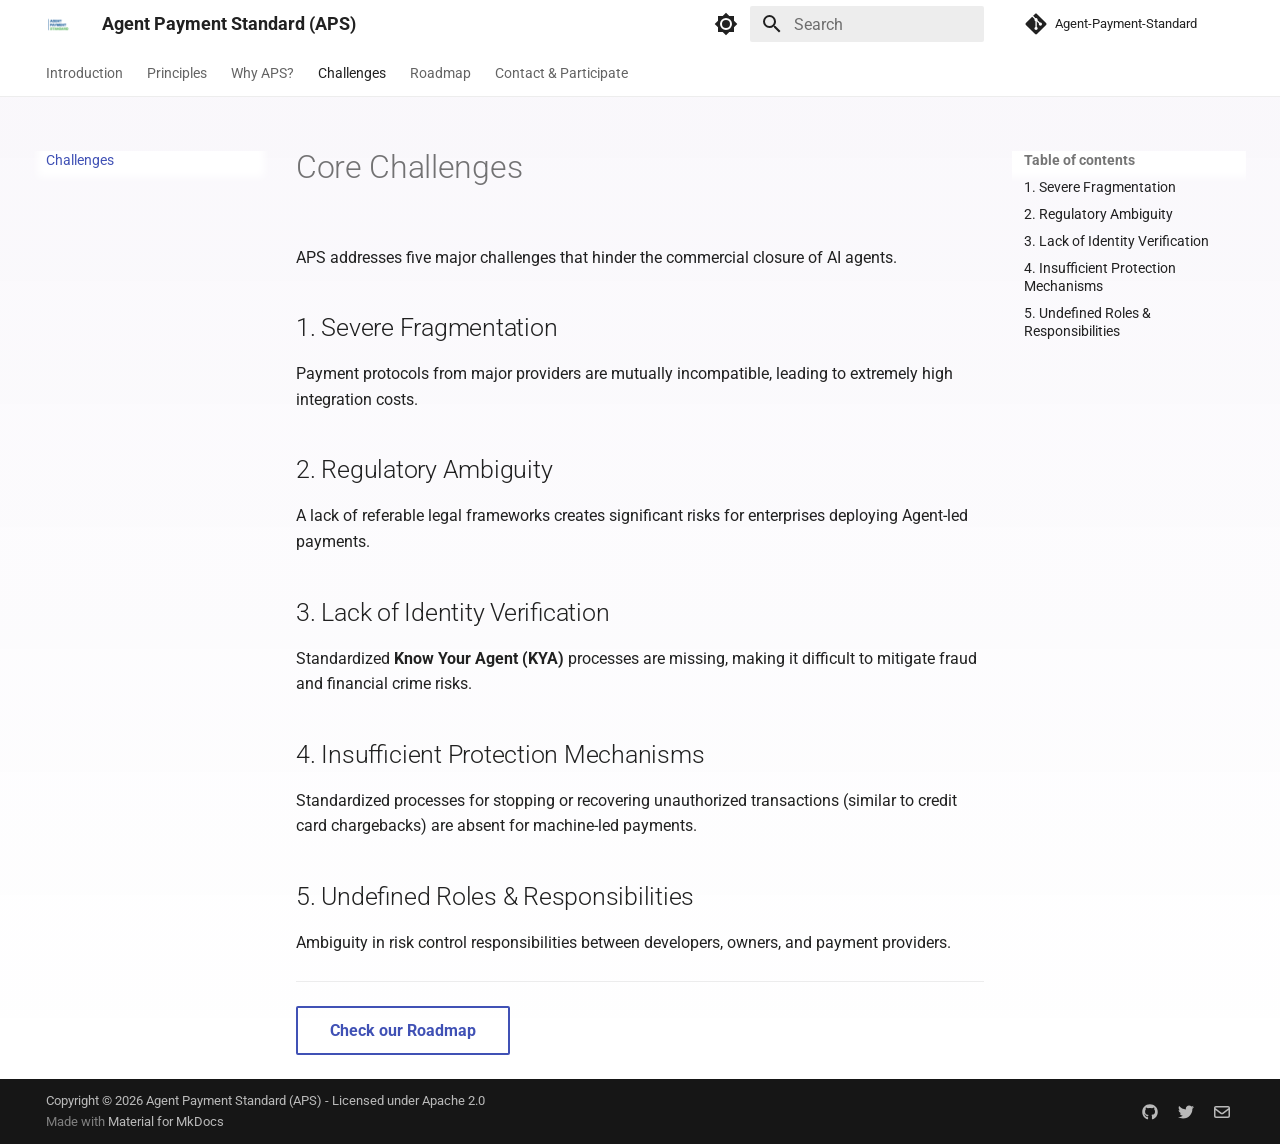
==== challenges/index.html @ 0241cc37 "Deployed 0610d51 with MkDocs version: 1.6.1" ====
<!doctype html>
<html lang="en" class="no-js">
  <head>
    
      <meta charset="utf-8">
      <meta name="viewport" content="width=device-width,initial-scale=1">
      
        <meta name="description" content="Building the Agent Payment Standard you can trust.">
      
      
      
        <link rel="canonical" href="https://agent-payment-standard.github.io/Agent-Payment-Standard-Website/challenges/">
      
      
        <link rel="prev" href="../why-aps/">
      
      
        <link rel="next" href="../roadmap/">
      
      
        
      
      
      <link rel="icon" href="../images/logo-square.png">
      <meta name="generator" content="mkdocs-1.6.1, mkdocs-material-9.7.6">
    
    
      
        <title>Challenges - Agent Payment Standard (APS)</title>
      
    
    
      <link rel="stylesheet" href="../assets/stylesheets/main.484c7ddc.min.css">
      
        
        <link rel="stylesheet" href="../assets/stylesheets/palette.ab4e12ef.min.css">
      
      


    
    
      
    
    
      
        
        
        <link rel="preconnect" href="https://fonts.gstatic.com" crossorigin>
        <link rel="stylesheet" href="https://fonts.googleapis.com/css?family=Roboto:300,300i,400,400i,700,700i%7CRoboto+Mono:400,400i,700,700i&display=fallback">
        <style>:root{--md-text-font:"Roboto";--md-code-font:"Roboto Mono"}</style>
      
    
    
      <link rel="stylesheet" href="../stylesheets/extra.css">
    
    <script>__md_scope=new URL("..",location),__md_hash=e=>[...e].reduce(((e,_)=>(e<<5)-e+_.charCodeAt(0)),0),__md_get=(e,_=localStorage,t=__md_scope)=>JSON.parse(_.getItem(t.pathname+"."+e)),__md_set=(e,_,t=localStorage,a=__md_scope)=>{try{t.setItem(a.pathname+"."+e,JSON.stringify(_))}catch(e){}}</script>
    
      

    
    
  </head>
  
  
    
    
      
    
    
    
    
    <body dir="ltr" data-md-color-scheme="default" data-md-color-primary="white" data-md-color-accent="deep-purple">
  
    
    <input class="md-toggle" data-md-toggle="drawer" type="checkbox" id="__drawer" autocomplete="off">
    <input class="md-toggle" data-md-toggle="search" type="checkbox" id="__search" autocomplete="off">
    <label class="md-overlay" for="__drawer"></label>
    <div data-md-component="skip">
      
        
        <a href="#core-challenges" class="md-skip">
          Skip to content
        </a>
      
    </div>
    <div data-md-component="announce">
      
    </div>
    
    
      

<header class="md-header" data-md-component="header">
  <nav class="md-header__inner md-grid" aria-label="Header">
    <a href=".." title="Agent Payment Standard (APS)" class="md-header__button md-logo" aria-label="Agent Payment Standard (APS)" data-md-component="logo">
      
  <img src="../images/logo-square.png" alt="logo">

    </a>
    <label class="md-header__button md-icon" for="__drawer">
      
      <svg xmlns="http://www.w3.org/2000/svg" viewBox="0 0 24 24"><path d="M3 6h18v2H3zm0 5h18v2H3zm0 5h18v2H3z"/></svg>
    </label>
    <div class="md-header__title" data-md-component="header-title">
      <div class="md-header__ellipsis">
        <div class="md-header__topic">
          <span class="md-ellipsis">
            Agent Payment Standard (APS)
          </span>
        </div>
        <div class="md-header__topic" data-md-component="header-topic">
          <span class="md-ellipsis">
            
              Challenges
            
          </span>
        </div>
      </div>
    </div>
    
      
        <form class="md-header__option" data-md-component="palette">
  
    
    
    
    <input class="md-option" data-md-color-media="(prefers-color-scheme: light)" data-md-color-scheme="default" data-md-color-primary="white" data-md-color-accent="deep-purple"  aria-label="Switch to dark mode"  type="radio" name="__palette" id="__palette_0">
    
      <label class="md-header__button md-icon" title="Switch to dark mode" for="__palette_1" hidden>
        <svg xmlns="http://www.w3.org/2000/svg" viewBox="0 0 24 24"><path d="M12 8a4 4 0 0 0-4 4 4 4 0 0 0 4 4 4 4 0 0 0 4-4 4 4 0 0 0-4-4m0 10a6 6 0 0 1-6-6 6 6 0 0 1 6-6 6 6 0 0 1 6 6 6 6 0 0 1-6 6m8-9.31V4h-4.69L12 .69 8.69 4H4v4.69L.69 12 4 15.31V20h4.69L12 23.31 15.31 20H20v-4.69L23.31 12z"/></svg>
      </label>
    
  
    
    
    
    <input class="md-option" data-md-color-media="(prefers-color-scheme: dark)" data-md-color-scheme="slate" data-md-color-primary="black" data-md-color-accent="deep-purple"  aria-label="Switch to light mode"  type="radio" name="__palette" id="__palette_1">
    
      <label class="md-header__button md-icon" title="Switch to light mode" for="__palette_0" hidden>
        <svg xmlns="http://www.w3.org/2000/svg" viewBox="0 0 24 24"><path d="M12 18c-.89 0-1.74-.2-2.5-.55C11.56 16.5 13 14.42 13 12s-1.44-4.5-3.5-5.45C10.26 6.2 11.11 6 12 6a6 6 0 0 1 6 6 6 6 0 0 1-6 6m8-9.31V4h-4.69L12 .69 8.69 4H4v4.69L.69 12 4 15.31V20h4.69L12 23.31 15.31 20H20v-4.69L23.31 12z"/></svg>
      </label>
    
  
</form>
      
    
    
      <script>var palette=__md_get("__palette");if(palette&&palette.color){if("(prefers-color-scheme)"===palette.color.media){var media=matchMedia("(prefers-color-scheme: light)"),input=document.querySelector(media.matches?"[data-md-color-media='(prefers-color-scheme: light)']":"[data-md-color-media='(prefers-color-scheme: dark)']");palette.color.media=input.getAttribute("data-md-color-media"),palette.color.scheme=input.getAttribute("data-md-color-scheme"),palette.color.primary=input.getAttribute("data-md-color-primary"),palette.color.accent=input.getAttribute("data-md-color-accent")}for(var[key,value]of Object.entries(palette.color))document.body.setAttribute("data-md-color-"+key,value)}</script>
    
    
    
      
      
        <label class="md-header__button md-icon" for="__search">
          
          <svg xmlns="http://www.w3.org/2000/svg" viewBox="0 0 24 24"><path d="M9.5 3A6.5 6.5 0 0 1 16 9.5c0 1.61-.59 3.09-1.56 4.23l.27.27h.79l5 5-1.5 1.5-5-5v-.79l-.27-.27A6.52 6.52 0 0 1 9.5 16 6.5 6.5 0 0 1 3 9.5 6.5 6.5 0 0 1 9.5 3m0 2C7 5 5 7 5 9.5S7 14 9.5 14 14 12 14 9.5 12 5 9.5 5"/></svg>
        </label>
        <div class="md-search" data-md-component="search" role="dialog">
  <label class="md-search__overlay" for="__search"></label>
  <div class="md-search__inner" role="search">
    <form class="md-search__form" name="search">
      <input type="text" class="md-search__input" name="query" aria-label="Search" placeholder="Search" autocapitalize="off" autocorrect="off" autocomplete="off" spellcheck="false" data-md-component="search-query" required>
      <label class="md-search__icon md-icon" for="__search">
        
        <svg xmlns="http://www.w3.org/2000/svg" viewBox="0 0 24 24"><path d="M9.5 3A6.5 6.5 0 0 1 16 9.5c0 1.61-.59 3.09-1.56 4.23l.27.27h.79l5 5-1.5 1.5-5-5v-.79l-.27-.27A6.52 6.52 0 0 1 9.5 16 6.5 6.5 0 0 1 3 9.5 6.5 6.5 0 0 1 9.5 3m0 2C7 5 5 7 5 9.5S7 14 9.5 14 14 12 14 9.5 12 5 9.5 5"/></svg>
        
        <svg xmlns="http://www.w3.org/2000/svg" viewBox="0 0 24 24"><path d="M20 11v2H8l5.5 5.5-1.42 1.42L4.16 12l7.92-7.92L13.5 5.5 8 11z"/></svg>
      </label>
      <nav class="md-search__options" aria-label="Search">
        
          <a href="javascript:void(0)" class="md-search__icon md-icon" title="Share" aria-label="Share" data-clipboard data-clipboard-text="" data-md-component="search-share" tabindex="-1">
            
            <svg xmlns="http://www.w3.org/2000/svg" viewBox="0 0 24 24"><path d="M18 16.08c-.76 0-1.44.3-1.96.77L8.91 12.7c.05-.23.09-.46.09-.7s-.04-.47-.09-.7l7.05-4.11c.54.5 1.25.81 2.04.81a3 3 0 0 0 3-3 3 3 0 0 0-3-3 3 3 0 0 0-3 3c0 .24.04.47.09.7L8.04 9.81C7.5 9.31 6.79 9 6 9a3 3 0 0 0-3 3 3 3 0 0 0 3 3c.79 0 1.5-.31 2.04-.81l7.12 4.15c-.05.21-.08.43-.08.66 0 1.61 1.31 2.91 2.92 2.91s2.92-1.3 2.92-2.91A2.92 2.92 0 0 0 18 16.08"/></svg>
          </a>
        
        <button type="reset" class="md-search__icon md-icon" title="Clear" aria-label="Clear" tabindex="-1">
          
          <svg xmlns="http://www.w3.org/2000/svg" viewBox="0 0 24 24"><path d="M19 6.41 17.59 5 12 10.59 6.41 5 5 6.41 10.59 12 5 17.59 6.41 19 12 13.41 17.59 19 19 17.59 13.41 12z"/></svg>
        </button>
      </nav>
      
        <div class="md-search__suggest" data-md-component="search-suggest"></div>
      
    </form>
    <div class="md-search__output">
      <div class="md-search__scrollwrap" tabindex="0" data-md-scrollfix>
        <div class="md-search-result" data-md-component="search-result">
          <div class="md-search-result__meta">
            Initializing search
          </div>
          <ol class="md-search-result__list" role="presentation"></ol>
        </div>
      </div>
    </div>
  </div>
</div>
      
    
    
      <div class="md-header__source">
        <a href="https://github.com/Agent-Payment-Standard" title="Go to repository" class="md-source" data-md-component="source">
  <div class="md-source__icon md-icon">
    
    <svg xmlns="http://www.w3.org/2000/svg" viewBox="0 0 448 512"><!--! Font Awesome Free 7.1.0 by @fontawesome - https://fontawesome.com License - https://fontawesome.com/license/free (Icons: CC BY 4.0, Fonts: SIL OFL 1.1, Code: MIT License) Copyright 2025 Fonticons, Inc.--><path d="M439.6 236.1 244 40.5c-5.4-5.5-12.8-8.5-20.4-8.5s-15 3-20.4 8.4L162.5 81l51.5 51.5c27.1-9.1 52.7 16.8 43.4 43.7l49.7 49.7c34.2-11.8 61.2 31 35.5 56.7-26.5 26.5-70.2-2.9-56-37.3L240.3 199v121.9c25.3 12.5 22.3 41.8 9.1 55-6.4 6.4-15.2 10.1-24.3 10.1s-17.8-3.6-24.3-10.1c-17.6-17.6-11.1-46.9 11.2-56v-123c-20.8-8.5-24.6-30.7-18.6-45L142.6 101 8.5 235.1C3 240.6 0 247.9 0 255.5s3 15 8.5 20.4l195.6 195.7c5.4 5.4 12.7 8.4 20.4 8.4s15-3 20.4-8.4l194.7-194.7c5.4-5.4 8.4-12.8 8.4-20.4s-3-15-8.4-20.4"/></svg>
  </div>
  <div class="md-source__repository">
    Agent-Payment-Standard
  </div>
</a>
      </div>
    
  </nav>
  
</header>
    
    <div class="md-container" data-md-component="container">
      
      
        
          
            
<nav class="md-tabs" aria-label="Tabs" data-md-component="tabs">
  <div class="md-grid">
    <ul class="md-tabs__list">
      
        
  
  
  
  
    <li class="md-tabs__item">
      <a href=".." class="md-tabs__link">
        
  
  
    
  
  Introduction

      </a>
    </li>
  

      
        
  
  
  
  
    <li class="md-tabs__item">
      <a href="../principles/" class="md-tabs__link">
        
  
  
    
  
  Principles

      </a>
    </li>
  

      
        
  
  
  
  
    <li class="md-tabs__item">
      <a href="../why-aps/" class="md-tabs__link">
        
  
  
    
  
  Why APS?

      </a>
    </li>
  

      
        
  
  
  
    
  
  
    <li class="md-tabs__item md-tabs__item--active">
      <a href="./" class="md-tabs__link">
        
  
  
    
  
  Challenges

      </a>
    </li>
  

      
        
  
  
  
  
    <li class="md-tabs__item">
      <a href="../roadmap/" class="md-tabs__link">
        
  
  
    
  
  Roadmap

      </a>
    </li>
  

      
        
  
  
  
  
    <li class="md-tabs__item">
      <a href="../participate/" class="md-tabs__link">
        
  
  
    
  
  Contact & Participate

      </a>
    </li>
  

      
    </ul>
  </div>
</nav>
          
        
      
      <main class="md-main" data-md-component="main">
        <div class="md-main__inner md-grid">
          
            
              
              <div class="md-sidebar md-sidebar--primary" data-md-component="sidebar" data-md-type="navigation" >
                <div class="md-sidebar__scrollwrap">
                  <div class="md-sidebar__inner">
                    


  


<nav class="md-nav md-nav--primary md-nav--lifted" aria-label="Navigation" data-md-level="0">
  <label class="md-nav__title" for="__drawer">
    <a href=".." title="Agent Payment Standard (APS)" class="md-nav__button md-logo" aria-label="Agent Payment Standard (APS)" data-md-component="logo">
      
  <img src="../images/logo-square.png" alt="logo">

    </a>
    Agent Payment Standard (APS)
  </label>
  
    <div class="md-nav__source">
      <a href="https://github.com/Agent-Payment-Standard" title="Go to repository" class="md-source" data-md-component="source">
  <div class="md-source__icon md-icon">
    
    <svg xmlns="http://www.w3.org/2000/svg" viewBox="0 0 448 512"><!--! Font Awesome Free 7.1.0 by @fontawesome - https://fontawesome.com License - https://fontawesome.com/license/free (Icons: CC BY 4.0, Fonts: SIL OFL 1.1, Code: MIT License) Copyright 2025 Fonticons, Inc.--><path d="M439.6 236.1 244 40.5c-5.4-5.5-12.8-8.5-20.4-8.5s-15 3-20.4 8.4L162.5 81l51.5 51.5c27.1-9.1 52.7 16.8 43.4 43.7l49.7 49.7c34.2-11.8 61.2 31 35.5 56.7-26.5 26.5-70.2-2.9-56-37.3L240.3 199v121.9c25.3 12.5 22.3 41.8 9.1 55-6.4 6.4-15.2 10.1-24.3 10.1s-17.8-3.6-24.3-10.1c-17.6-17.6-11.1-46.9 11.2-56v-123c-20.8-8.5-24.6-30.7-18.6-45L142.6 101 8.5 235.1C3 240.6 0 247.9 0 255.5s3 15 8.5 20.4l195.6 195.7c5.4 5.4 12.7 8.4 20.4 8.4s15-3 20.4-8.4l194.7-194.7c5.4-5.4 8.4-12.8 8.4-20.4s-3-15-8.4-20.4"/></svg>
  </div>
  <div class="md-source__repository">
    Agent-Payment-Standard
  </div>
</a>
    </div>
  
  <ul class="md-nav__list" data-md-scrollfix>
    
      
      
  
  
  
  
    <li class="md-nav__item">
      <a href=".." class="md-nav__link">
        
  
  
  <span class="md-ellipsis">
    
  
    Introduction
  

    
  </span>
  
  

      </a>
    </li>
  

    
      
      
  
  
  
  
    <li class="md-nav__item">
      <a href="../principles/" class="md-nav__link">
        
  
  
  <span class="md-ellipsis">
    
  
    Principles
  

    
  </span>
  
  

      </a>
    </li>
  

    
      
      
  
  
  
  
    <li class="md-nav__item">
      <a href="../why-aps/" class="md-nav__link">
        
  
  
  <span class="md-ellipsis">
    
  
    Why APS?
  

    
  </span>
  
  

      </a>
    </li>
  

    
      
      
  
  
    
  
  
  
    <li class="md-nav__item md-nav__item--active">
      
      <input class="md-nav__toggle md-toggle" type="checkbox" id="__toc">
      
      
        
      
      
        <label class="md-nav__link md-nav__link--active" for="__toc">
          
  
  
  <span class="md-ellipsis">
    
  
    Challenges
  

    
  </span>
  
  

          <span class="md-nav__icon md-icon"></span>
        </label>
      
      <a href="./" class="md-nav__link md-nav__link--active">
        
  
  
  <span class="md-ellipsis">
    
  
    Challenges
  

    
  </span>
  
  

      </a>
      
        

<nav class="md-nav md-nav--secondary" aria-label="Table of contents">
  
  
  
    
  
  
    <label class="md-nav__title" for="__toc">
      <span class="md-nav__icon md-icon"></span>
      Table of contents
    </label>
    <ul class="md-nav__list" data-md-component="toc" data-md-scrollfix>
      
        <li class="md-nav__item">
  <a href="#1-severe-fragmentation" class="md-nav__link">
    <span class="md-ellipsis">
      
        1. Severe Fragmentation
      
    </span>
  </a>
  
</li>
      
        <li class="md-nav__item">
  <a href="#2-regulatory-ambiguity" class="md-nav__link">
    <span class="md-ellipsis">
      
        2. Regulatory Ambiguity
      
    </span>
  </a>
  
</li>
      
        <li class="md-nav__item">
  <a href="#3-lack-of-identity-verification" class="md-nav__link">
    <span class="md-ellipsis">
      
        3. Lack of Identity Verification
      
    </span>
  </a>
  
</li>
      
        <li class="md-nav__item">
  <a href="#4-insufficient-protection-mechanisms" class="md-nav__link">
    <span class="md-ellipsis">
      
        4. Insufficient Protection Mechanisms
      
    </span>
  </a>
  
</li>
      
        <li class="md-nav__item">
  <a href="#5-undefined-roles-responsibilities" class="md-nav__link">
    <span class="md-ellipsis">
      
        5. Undefined Roles &amp; Responsibilities
      
    </span>
  </a>
  
</li>
      
    </ul>
  
</nav>
      
    </li>
  

    
      
      
  
  
  
  
    <li class="md-nav__item">
      <a href="../roadmap/" class="md-nav__link">
        
  
  
  <span class="md-ellipsis">
    
  
    Roadmap
  

    
  </span>
  
  

      </a>
    </li>
  

    
      
      
  
  
  
  
    <li class="md-nav__item">
      <a href="../participate/" class="md-nav__link">
        
  
  
  <span class="md-ellipsis">
    
  
    Contact & Participate
  

    
  </span>
  
  

      </a>
    </li>
  

    
  </ul>
</nav>
                  </div>
                </div>
              </div>
            
            
              
              <div class="md-sidebar md-sidebar--secondary" data-md-component="sidebar" data-md-type="toc" >
                <div class="md-sidebar__scrollwrap">
                  <div class="md-sidebar__inner">
                    

<nav class="md-nav md-nav--secondary" aria-label="Table of contents">
  
  
  
    
  
  
    <label class="md-nav__title" for="__toc">
      <span class="md-nav__icon md-icon"></span>
      Table of contents
    </label>
    <ul class="md-nav__list" data-md-component="toc" data-md-scrollfix>
      
        <li class="md-nav__item">
  <a href="#1-severe-fragmentation" class="md-nav__link">
    <span class="md-ellipsis">
      
        1. Severe Fragmentation
      
    </span>
  </a>
  
</li>
      
        <li class="md-nav__item">
  <a href="#2-regulatory-ambiguity" class="md-nav__link">
    <span class="md-ellipsis">
      
        2. Regulatory Ambiguity
      
    </span>
  </a>
  
</li>
      
        <li class="md-nav__item">
  <a href="#3-lack-of-identity-verification" class="md-nav__link">
    <span class="md-ellipsis">
      
        3. Lack of Identity Verification
      
    </span>
  </a>
  
</li>
      
        <li class="md-nav__item">
  <a href="#4-insufficient-protection-mechanisms" class="md-nav__link">
    <span class="md-ellipsis">
      
        4. Insufficient Protection Mechanisms
      
    </span>
  </a>
  
</li>
      
        <li class="md-nav__item">
  <a href="#5-undefined-roles-responsibilities" class="md-nav__link">
    <span class="md-ellipsis">
      
        5. Undefined Roles &amp; Responsibilities
      
    </span>
  </a>
  
</li>
      
    </ul>
  
</nav>
                  </div>
                </div>
              </div>
            
          
          
            <div class="md-content" data-md-component="content">
              
              <article class="md-content__inner md-typeset">
                
                  


  
  


<h1 id="core-challenges">Core Challenges</h1>
<p>APS addresses five major challenges that hinder the commercial closure of AI agents.</p>
<h2 id="1-severe-fragmentation">1. Severe Fragmentation</h2>
<p>Payment protocols from major providers are mutually incompatible, leading to extremely high integration costs.</p>
<h2 id="2-regulatory-ambiguity">2. Regulatory Ambiguity</h2>
<p>A lack of referable legal frameworks creates significant risks for enterprises deploying Agent-led payments.</p>
<h2 id="3-lack-of-identity-verification">3. Lack of Identity Verification</h2>
<p>Standardized <strong>Know Your Agent (KYA)</strong> processes are missing, making it difficult to mitigate fraud and financial crime risks.</p>
<h2 id="4-insufficient-protection-mechanisms">4. Insufficient Protection Mechanisms</h2>
<p>Standardized processes for stopping or recovering unauthorized transactions (similar to credit card chargebacks) are absent for machine-led payments.</p>
<h2 id="5-undefined-roles-responsibilities">5. Undefined Roles &amp; Responsibilities</h2>
<p>Ambiguity in risk control responsibilities between developers, owners, and payment providers.</p>
<hr />
<p><a class="md-button" href="../roadmap/">Check our Roadmap</a></p>












                
              </article>
            </div>
          
          
<script>var target=document.getElementById(location.hash.slice(1));target&&target.name&&(target.checked=target.name.startsWith("__tabbed_"))</script>
        </div>
        
          <button type="button" class="md-top md-icon" data-md-component="top" hidden>
  
  <svg xmlns="http://www.w3.org/2000/svg" viewBox="0 0 24 24"><path d="M13 20h-2V8l-5.5 5.5-1.42-1.42L12 4.16l7.92 7.92-1.42 1.42L13 8z"/></svg>
  Back to top
</button>
        
      </main>
      
        <footer class="md-footer">
  
  <div class="md-footer-meta md-typeset">
    <div class="md-footer-meta__inner md-grid">
      <div class="md-copyright">
  
    <div class="md-copyright__highlight">
      Copyright &copy; 2026 Agent Payment Standard (APS) - Licensed under Apache 2.0
    </div>
  
  
    Made with
    <a href="https://squidfunk.github.io/mkdocs-material/" target="_blank" rel="noopener">
      Material for MkDocs
    </a>
  
</div>
      
        
<div class="md-social">
  
    
    
    
    
      
      
    
    <a href="https://github.com/Agent-Payment-Standard" target="_blank" rel="noopener" title="github.com" class="md-social__link">
      <svg xmlns="http://www.w3.org/2000/svg" viewBox="0 0 512 512"><!--! Font Awesome Free 7.1.0 by @fontawesome - https://fontawesome.com License - https://fontawesome.com/license/free (Icons: CC BY 4.0, Fonts: SIL OFL 1.1, Code: MIT License) Copyright 2025 Fonticons, Inc.--><path d="M173.9 397.4c0 2-2.3 3.6-5.2 3.6-3.3.3-5.6-1.3-5.6-3.6 0-2 2.3-3.6 5.2-3.6 3-.3 5.6 1.3 5.6 3.6m-31.1-4.5c-.7 2 1.3 4.3 4.3 4.9 2.6 1 5.6 0 6.2-2s-1.3-4.3-4.3-5.2c-2.6-.7-5.5.3-6.2 2.3m44.2-1.7c-2.9.7-4.9 2.6-4.6 4.9.3 2 2.9 3.3 5.9 2.6 2.9-.7 4.9-2.6 4.6-4.6-.3-1.9-3-3.2-5.9-2.9M252.8 8C114.1 8 8 113.3 8 252c0 110.9 69.8 205.8 169.5 239.2 12.8 2.3 17.3-5.6 17.3-12.1 0-6.2-.3-40.4-.3-61.4 0 0-70 15-84.7-29.8 0 0-11.4-29.1-27.8-36.6 0 0-22.9-15.7 1.6-15.4 0 0 24.9 2 38.6 25.8 21.9 38.6 58.6 27.5 72.9 20.9 2.3-16 8.8-27.1 16-33.7-55.9-6.2-112.3-14.3-112.3-110.5 0-27.5 7.6-41.3 23.6-58.9-2.6-6.5-11.1-33.3 2.6-67.9 20.9-6.5 69 27 69 27 20-5.6 41.5-8.5 62.8-8.5s42.8 2.9 62.8 8.5c0 0 48.1-33.6 69-27 13.7 34.7 5.2 61.4 2.6 67.9 16 17.7 25.8 31.5 25.8 58.9 0 96.5-58.9 104.2-114.8 110.5 9.2 7.9 17 22.9 17 46.4 0 33.7-.3 75.4-.3 83.6 0 6.5 4.6 14.4 17.3 12.1C436.2 457.8 504 362.9 504 252 504 113.3 391.5 8 252.8 8M105.2 352.9c-1.3 1-1 3.3.7 5.2 1.6 1.6 3.9 2.3 5.2 1 1.3-1 1-3.3-.7-5.2-1.6-1.6-3.9-2.3-5.2-1m-10.8-8.1c-.7 1.3.3 2.9 2.3 3.9 1.6 1 3.6.7 4.3-.7.7-1.3-.3-2.9-2.3-3.9-2-.6-3.6-.3-4.3.7m32.4 35.6c-1.6 1.3-1 4.3 1.3 6.2 2.3 2.3 5.2 2.6 6.5 1 1.3-1.3.7-4.3-1.3-6.2-2.2-2.3-5.2-2.6-6.5-1m-11.4-14.7c-1.6 1-1.6 3.6 0 5.9s4.3 3.3 5.6 2.3c1.6-1.3 1.6-3.9 0-6.2-1.4-2.3-4-3.3-5.6-2"/></svg>
    </a>
  
    
    
    
    
      
      
    
    <a href="https://x.com/AgentPayStd" target="_blank" rel="noopener" title="x.com" class="md-social__link">
      <svg xmlns="http://www.w3.org/2000/svg" viewBox="0 0 512 512"><!--! Font Awesome Free 7.1.0 by @fontawesome - https://fontawesome.com License - https://fontawesome.com/license/free (Icons: CC BY 4.0, Fonts: SIL OFL 1.1, Code: MIT License) Copyright 2025 Fonticons, Inc.--><path d="M459.4 151.7c.3 4.5.3 9.1.3 13.6 0 138.7-105.6 298.6-298.6 298.6-59.5 0-114.7-17.2-161.1-47.1 8.4 1 16.6 1.3 25.3 1.3 49.1 0 94.2-16.6 130.3-44.8-46.1-1-84.8-31.2-98.1-72.8 6.5 1 13 1.6 19.8 1.6 9.4 0 18.8-1.3 27.6-3.6-48.1-9.7-84.1-52-84.1-103v-1.3c14 7.8 30.2 12.7 47.4 13.3-28.3-18.8-46.8-51-46.8-87.4 0-19.5 5.2-37.4 14.3-53C87.4 130.8 165 172.4 252.1 176.9c-1.6-7.8-2.6-15.9-2.6-24C249.5 95.1 296.3 48 354.4 48c30.2 0 57.5 12.7 76.7 33.1 23.7-4.5 46.5-13.3 66.6-25.3-7.8 24.4-24.4 44.8-46.1 57.8 21.1-2.3 41.6-8.1 60.4-16.2-14.3 20.8-32.2 39.3-52.6 54.3"/></svg>
    </a>
  
    
    
    
    
    <a href="mailto:contact@agent-payment-standard.org" target="_blank" rel="noopener" title="" class="md-social__link">
      <svg xmlns="http://www.w3.org/2000/svg" viewBox="0 0 512 512"><!--! Font Awesome Free 7.1.0 by @fontawesome - https://fontawesome.com License - https://fontawesome.com/license/free (Icons: CC BY 4.0, Fonts: SIL OFL 1.1, Code: MIT License) Copyright 2025 Fonticons, Inc.--><path d="M61.4 64C27.5 64 0 91.5 0 125.4c0 .9 0 1.7.1 2.6H0v256c0 35.3 28.7 64 64 64h384c35.3 0 64-28.7 64-64V128h-.1c0-.9.1-1.7.1-2.6 0-33.9-27.5-61.4-61.4-61.4zM464 192.3V384c0 8.8-7.2 16-16 16H64c-8.8 0-16-7.2-16-16V192.3l154.8 117.4c31.4 23.9 74.9 23.9 106.4 0zM48 125.4c0-7.4 6-13.4 13.4-13.4h389.2c7.4 0 13.4 6 13.4 13.4 0 4.2-2 8.2-5.3 10.7L280.2 271.5c-14.3 10.8-34.1 10.8-48.4 0L53.3 136.1c-3.3-2.5-5.3-6.5-5.3-10.7"/></svg>
    </a>
  
</div>
      
    </div>
  </div>
</footer>
      
    </div>
    <div class="md-dialog" data-md-component="dialog">
      <div class="md-dialog__inner md-typeset"></div>
    </div>
    
    
    
      
      
      <script id="__config" type="application/json">{"annotate": null, "base": "..", "features": ["navigation.tabs", "navigation.sections", "navigation.expand", "navigation.top", "navigation.tracking", "search.suggest", "search.highlight", "search.share", "content.code.copy", "content.code.annotate"], "search": "../assets/javascripts/workers/search.2c215733.min.js", "tags": null, "translations": {"clipboard.copied": "Copied to clipboard", "clipboard.copy": "Copy to clipboard", "search.result.more.one": "1 more on this page", "search.result.more.other": "# more on this page", "search.result.none": "No matching documents", "search.result.one": "1 matching document", "search.result.other": "# matching documents", "search.result.placeholder": "Type to start searching", "search.result.term.missing": "Missing", "select.version": "Select version"}, "version": null}</script>
    
    
      <script src="../assets/javascripts/bundle.79ae519e.min.js"></script>
      
    
  </body>
</html>
---- assets/stylesheets/main.484c7ddc.min.css ----
@charset "UTF-8";html{-webkit-text-size-adjust:none;-moz-text-size-adjust:none;text-size-adjust:none;box-sizing:border-box}*,:after,:before{box-sizing:inherit}@media (prefers-reduced-motion){*,:after,:before{transition:none!important}}body{margin:0}a,button,input,label{-webkit-tap-highlight-color:transparent}a{color:inherit;text-decoration:none}hr{border:0;box-sizing:initial;display:block;height:.05rem;overflow:visible;padding:0}small{font-size:80%}sub,sup{line-height:1em}img{border-style:none}table{border-collapse:initial;border-spacing:0}td,th{font-weight:400;vertical-align:top}button{background:#0000;border:0;font-family:inherit;font-size:inherit;margin:0;padding:0}input{border:0;outline:none}:root{--md-primary-fg-color:#4051b5;--md-primary-fg-color--light:#5d6cc0;--md-primary-fg-color--dark:#303fa1;--md-primary-bg-color:#fff;--md-primary-bg-color--light:#ffffffb3;--md-accent-fg-color:#526cfe;--md-accent-fg-color--transparent:#526cfe1a;--md-accent-bg-color:#fff;--md-accent-bg-color--light:#ffffffb3}[data-md-color-scheme=default]{color-scheme:light}[data-md-color-scheme=default] img[src$="#gh-dark-mode-only"],[data-md-color-scheme=default] img[src$="#only-dark"]{display:none}:root,[data-md-color-scheme=default]{--md-hue:225deg;--md-default-fg-color:#000000de;--md-default-fg-color--light:#0000008a;--md-default-fg-color--lighter:#00000052;--md-default-fg-color--lightest:#00000012;--md-default-bg-color:#fff;--md-default-bg-color--light:#ffffffb3;--md-default-bg-color--lighter:#ffffff4d;--md-default-bg-color--lightest:#ffffff1f;--md-code-fg-color:#36464e;--md-code-bg-color:#f5f5f5;--md-code-bg-color--light:#f5f5f5b3;--md-code-bg-color--lighter:#f5f5f54d;--md-code-hl-color:#4287ff;--md-code-hl-color--light:#4287ff1a;--md-code-hl-number-color:#d52a2a;--md-code-hl-special-color:#db1457;--md-code-hl-function-color:#a846b9;--md-code-hl-constant-color:#6e59d9;--md-code-hl-keyword-color:#3f6ec6;--md-code-hl-string-color:#1c7d4d;--md-code-hl-name-color:var(--md-code-fg-color);--md-code-hl-operator-color:var(--md-default-fg-color--light);--md-code-hl-punctuation-color:var(--md-default-fg-color--light);--md-code-hl-comment-color:var(--md-default-fg-color--light);--md-code-hl-generic-color:var(--md-default-fg-color--light);--md-code-hl-variable-color:var(--md-default-fg-color--light);--md-typeset-color:var(--md-default-fg-color);--md-typeset-a-color:var(--md-primary-fg-color);--md-typeset-del-color:#f5503d26;--md-typeset-ins-color:#0bd57026;--md-typeset-kbd-color:#fafafa;--md-typeset-kbd-accent-color:#fff;--md-typeset-kbd-border-color:#b8b8b8;--md-typeset-mark-color:#ffff0080;--md-typeset-table-color:#0000001f;--md-typeset-table-color--light:rgba(0,0,0,.035);--md-admonition-fg-color:var(--md-default-fg-color);--md-admonition-bg-color:var(--md-default-bg-color);--md-warning-fg-color:#000000de;--md-warning-bg-color:#ff9;--md-footer-fg-color:#fff;--md-footer-fg-color--light:#ffffffb3;--md-footer-fg-color--lighter:#ffffff73;--md-footer-bg-color:#000000de;--md-footer-bg-color--dark:#00000052;--md-shadow-z1:0 0.2rem 0.5rem #0000000d,0 0 0.05rem #0000001a;--md-shadow-z2:0 0.2rem 0.5rem #0000001a,0 0 0.05rem #00000040;--md-shadow-z3:0 0.2rem 0.5rem #0003,0 0 0.05rem #00000059}.md-icon svg{fill:currentcolor;display:block;height:1.2rem;width:1.2rem}body{-webkit-font-smoothing:antialiased;-moz-osx-font-smoothing:grayscale;--md-text-font-family:var(--md-text-font,_),-apple-system,BlinkMacSystemFont,Helvetica,Arial,sans-serif;--md-code-font-family:var(--md-code-font,_),SFMono-Regular,Consolas,Menlo,monospace}aside,body,input{font-feature-settings:"kern","liga";color:var(--md-typeset-color);font-family:var(--md-text-font-family)}code,kbd,pre{font-feature-settings:"kern";font-family:var(--md-code-font-family)}:root{--md-typeset-table-sort-icon:url('data:image/svg+xml;charset=utf-8,<svg xmlns="http://www.w3.org/2000/svg" viewBox="0 0 24 24"><path d="m18 21-4-4h3V7h-3l4-4 4 4h-3v10h3M2 19v-2h10v2M2 13v-2h7v2M2 7V5h4v2z"/></svg>');--md-typeset-table-sort-icon--asc:url('data:image/svg+xml;charset=utf-8,<svg xmlns="http://www.w3.org/2000/svg" viewBox="0 0 24 24"><path d="M19 17h3l-4 4-4-4h3V3h2M2 17h10v2H2M6 5v2H2V5m0 6h7v2H2z"/></svg>');--md-typeset-table-sort-icon--desc:url('data:image/svg+xml;charset=utf-8,<svg xmlns="http://www.w3.org/2000/svg" viewBox="0 0 24 24"><path d="M19 7h3l-4-4-4 4h3v14h2M2 17h10v2H2M6 5v2H2V5m0 6h7v2H2z"/></svg>')}.md-typeset{-webkit-print-color-adjust:exact;color-adjust:exact;font-size:.8rem;line-height:1.6;overflow-wrap:break-word}@media print{.md-typeset{font-size:.68rem}}.md-typeset blockquote,.md-typeset dl,.md-typeset figure,.md-typeset ol,.md-typeset pre,.md-typeset ul{margin-bottom:1em;margin-top:1em}.md-typeset h1{color:var(--md-default-fg-color--light);font-size:2em;line-height:1.3;margin:0 0 1.25em}.md-typeset h1,.md-typeset h2{font-weight:300;letter-spacing:-.01em}.md-typeset h2{font-size:1.5625em;line-height:1.4;margin:1.6em 0 .64em}.md-typeset h3{font-size:1.25em;font-weight:400;letter-spacing:-.01em;line-height:1.5;margin:1.6em 0 .8em}.md-typeset h2+h3{margin-top:.8em}.md-typeset h4{font-weight:700;letter-spacing:-.01em;margin:1em 0}.md-typeset h5,.md-typeset h6{color:var(--md-default-fg-color--light);font-size:.8em;font-weight:700;letter-spacing:-.01em;margin:1.25em 0}.md-typeset h5{text-transform:uppercase}.md-typeset h5 code{text-transform:none}.md-typeset hr{border-bottom:.05rem solid var(--md-default-fg-color--lightest);display:flow-root;margin:1.5em 0}.md-typeset a{color:var(--md-typeset-a-color);word-break:break-word}.md-typeset a,.md-typeset a:before{transition:color 125ms}.md-typeset a:focus,.md-typeset a:hover{color:var(--md-accent-fg-color)}.md-typeset a:focus code,.md-typeset a:hover code{background-color:var(--md-accent-fg-color--transparent);color:var(--md-accent-fg-color)}.md-typeset a code{color:var(--md-typeset-a-color)}.md-typeset a.focus-visible{outline-color:var(--md-accent-fg-color);outline-offset:.2rem}.md-typeset code,.md-typeset kbd,.md-typeset pre{color:var(--md-code-fg-color);direction:ltr;font-variant-ligatures:none;transition:background-color 125ms}@media print{.md-typeset code,.md-typeset kbd,.md-typeset pre{white-space:pre-wrap}}.md-typeset code{background-color:var(--md-code-bg-color);border-radius:.1rem;-webkit-box-decoration-break:clone;box-decoration-break:clone;font-size:.85em;padding:0 .2941176471em;transition:color 125ms,background-color 125ms;word-break:break-word}.md-typeset code:not(.focus-visible){-webkit-tap-highlight-color:transparent;outline:none}.md-typeset pre{display:flow-root;line-height:1.4;position:relative}.md-typeset pre>code{-webkit-box-decoration-break:slice;box-decoration-break:slice;box-shadow:none;display:block;margin:0;outline-color:var(--md-accent-fg-color);overflow:auto;padding:.7720588235em 1.1764705882em;scrollbar-color:var(--md-default-fg-color--lighter) #0000;scrollbar-width:thin;touch-action:auto;word-break:normal}.md-typeset pre>code:hover{scrollbar-color:var(--md-accent-fg-color) #0000}.md-typeset pre>code::-webkit-scrollbar{height:.2rem;width:.2rem}.md-typeset pre>code::-webkit-scrollbar-thumb{background-color:var(--md-default-fg-color--lighter)}.md-typeset pre>code::-webkit-scrollbar-thumb:hover{background-color:var(--md-accent-fg-color)}.md-typeset kbd{background-color:var(--md-typeset-kbd-color);border-radius:.1rem;box-shadow:0 .1rem 0 .05rem var(--md-typeset-kbd-border-color),0 .1rem 0 var(--md-typeset-kbd-border-color),0 -.1rem .2rem var(--md-typeset-kbd-accent-color) inset;color:var(--md-default-fg-color);display:inline-block;font-size:.75em;padding:0 .6666666667em;vertical-align:text-top;word-break:break-word}.md-typeset mark{background-color:var(--md-typeset-mark-color);-webkit-box-decoration-break:clone;box-decoration-break:clone;color:inherit;word-break:break-word}.md-typeset abbr{cursor:help;text-decoration:none}.md-typeset [data-preview],.md-typeset abbr{border-bottom:.05rem dotted var(--md-default-fg-color--light)}.md-typeset small{opacity:.75}[dir=ltr] .md-typeset sub,[dir=ltr] .md-typeset sup{margin-left:.078125em}[dir=rtl] .md-typeset sub,[dir=rtl] .md-typeset sup{margin-right:.078125em}[dir=ltr] .md-typeset blockquote{padding-left:.6rem}[dir=rtl] .md-typeset blockquote{padding-right:.6rem}[dir=ltr] .md-typeset blockquote{border-left:.2rem solid var(--md-default-fg-color--lighter)}[dir=rtl] .md-typeset blockquote{border-right:.2rem solid var(--md-default-fg-color--lighter)}.md-typeset blockquote{color:var(--md-default-fg-color--light);margin-left:0;margin-right:0}.md-typeset ul{list-style-type:disc}.md-typeset ul[type]{list-style-type:revert-layer}[dir=ltr] .md-typeset ol,[dir=ltr] .md-typeset ul{margin-left:.625em}[dir=rtl] .md-typeset ol,[dir=rtl] .md-typeset ul{margin-right:.625em}.md-typeset ol,.md-typeset ul{padding:0}.md-typeset ol:not([hidden]),.md-typeset ul:not([hidden]){display:flow-root}.md-typeset ol ol,.md-typeset ul ol{list-style-type:lower-alpha}.md-typeset ol ol ol,.md-typeset ul ol ol{list-style-type:lower-roman}.md-typeset ol ol ol ol,.md-typeset ul ol ol ol{list-style-type:upper-alpha}.md-typeset ol ol ol ol ol,.md-typeset ul ol ol ol ol{list-style-type:upper-roman}.md-typeset ol[type],.md-typeset ul[type]{list-style-type:revert-layer}[dir=ltr] .md-typeset ol li,[dir=ltr] .md-typeset ul li{margin-left:1.25em}[dir=rtl] .md-typeset ol li,[dir=rtl] .md-typeset ul li{margin-right:1.25em}.md-typeset ol li,.md-typeset ul li{margin-bottom:.5em}.md-typeset ol li blockquote,.md-typeset ol li p,.md-typeset ul li blockquote,.md-typeset ul li p{margin:.5em 0}.md-typeset ol li:last-child,.md-typeset ul li:last-child{margin-bottom:0}[dir=ltr] .md-typeset ol li ol,[dir=ltr] .md-typeset ol li ul,[dir=ltr] .md-typeset ul li ol,[dir=ltr] .md-typeset ul li ul{margin-left:.625em}[dir=rtl] .md-typeset ol li ol,[dir=rtl] .md-typeset ol li ul,[dir=rtl] .md-typeset ul li ol,[dir=rtl] .md-typeset ul li ul{margin-right:.625em}.md-typeset ol li ol,.md-typeset ol li ul,.md-typeset ul li ol,.md-typeset ul li ul{margin-bottom:.5em;margin-top:.5em}[dir=ltr] .md-typeset dd{margin-left:1.875em}[dir=rtl] .md-typeset dd{margin-right:1.875em}.md-typeset dd{margin-bottom:1.5em;margin-top:1em}.md-typeset img,.md-typeset svg,.md-typeset video{height:auto;max-width:100%}.md-typeset img[align=left]{margin:1em 1em 1em 0}.md-typeset img[align=right]{margin:1em 0 1em 1em}.md-typeset img[align]:only-child{margin-top:0}.md-typeset figure{display:flow-root;margin:1em auto;max-width:100%;text-align:center;width:fit-content}.md-typeset figure img{display:block;margin:0 auto}.md-typeset figcaption{font-style:italic;margin:1em auto;max-width:24rem}.md-typeset iframe{max-width:100%}.md-typeset table:not([class]){background-color:var(--md-default-bg-color);border:.05rem solid var(--md-typeset-table-color);border-radius:.1rem;display:inline-block;font-size:.64rem;max-width:100%;overflow:auto;touch-action:auto}@media print{.md-typeset table:not([class]){display:table}}.md-typeset table:not([class])+*{margin-top:1.5em}.md-typeset table:not([class]) td>:first-child,.md-typeset table:not([class]) th>:first-child{margin-top:0}.md-typeset table:not([class]) td>:last-child,.md-typeset table:not([class]) th>:last-child{margin-bottom:0}.md-typeset table:not([class]) td:not([align]),.md-typeset table:not([class]) th:not([align]){text-align:left}[dir=rtl] .md-typeset table:not([class]) td:not([align]),[dir=rtl] .md-typeset table:not([class]) th:not([align]){text-align:right}.md-typeset table:not([class]) th{font-weight:700;min-width:5rem;padding:.9375em 1.25em;vertical-align:top}.md-typeset table:not([class]) td{border-top:.05rem solid var(--md-typeset-table-color);padding:.9375em 1.25em;vertical-align:top}.md-typeset table:not([class]) tbody tr{transition:background-color 125ms}.md-typeset table:not([class]) tbody tr:hover{background-color:var(--md-typeset-table-color--light);box-shadow:0 .05rem 0 var(--md-default-bg-color) inset}.md-typeset table:not([class]) a{word-break:normal}.md-typeset table th[role=columnheader]{cursor:pointer}[dir=ltr] .md-typeset table th[role=columnheader]:after{margin-left:.5em}[dir=rtl] .md-typeset table th[role=columnheader]:after{margin-right:.5em}.md-typeset table th[role=columnheader]:after{content:"";display:inline-block;height:1.2em;-webkit-mask-image:var(--md-typeset-table-sort-icon);mask-image:var(--md-typeset-table-sort-icon);-webkit-mask-repeat:no-repeat;mask-repeat:no-repeat;-webkit-mask-size:contain;mask-size:contain;transition:background-color 125ms;vertical-align:text-bottom;width:1.2em}.md-typeset table th[role=columnheader]:hover:after{background-color:var(--md-default-fg-color--lighter)}.md-typeset table th[role=columnheader][aria-sort=ascending]:after{background-color:var(--md-default-fg-color--light);-webkit-mask-image:var(--md-typeset-table-sort-icon--asc);mask-image:var(--md-typeset-table-sort-icon--asc)}.md-typeset table th[role=columnheader][aria-sort=descending]:after{background-color:var(--md-default-fg-color--light);-webkit-mask-image:var(--md-typeset-table-sort-icon--desc);mask-image:var(--md-typeset-table-sort-icon--desc)}.md-typeset__scrollwrap{margin:1em -.8rem;overflow-x:auto;touch-action:auto}.md-typeset__table{display:inline-block;margin-bottom:.5em;padding:0 .8rem}@media print{.md-typeset__table{display:block}}html .md-typeset__table table{display:table;margin:0;overflow:hidden;width:100%}@media screen and (max-width:44.984375em){.md-content__inner>pre{margin:1em -.8rem}.md-content__inner>pre code{border-radius:0}}.md-typeset .md-author{border-radius:100%;display:block;flex-shrink:0;height:1.6rem;overflow:hidden;position:relative;transition:color 125ms,transform 125ms;width:1.6rem}.md-typeset .md-author img{display:block}.md-typeset .md-author--more{background:var(--md-default-fg-color--lightest);color:var(--md-default-fg-color--lighter);font-size:.6rem;font-weight:700;line-height:1.6rem;text-align:center}.md-typeset .md-author--long{height:2.4rem;width:2.4rem}.md-typeset a.md-author{transform:scale(1)}.md-typeset a.md-author img{border-radius:100%;filter:grayscale(100%) opacity(75%);transition:filter 125ms}.md-typeset a.md-author:focus,.md-typeset a.md-author:hover{transform:scale(1.1);z-index:1}.md-typeset a.md-author:focus img,.md-typeset a.md-author:hover img{filter:grayscale(0)}.md-banner{background-color:var(--md-footer-bg-color);color:var(--md-footer-fg-color);overflow:auto}@media print{.md-banner{display:none}}.md-banner--warning{background-color:var(--md-warning-bg-color);color:var(--md-warning-fg-color)}.md-banner__inner{font-size:.7rem;margin:.6rem auto;padding:0 .8rem}[dir=ltr] .md-banner__button{float:right}[dir=rtl] .md-banner__button{float:left}.md-banner__button{color:inherit;cursor:pointer;transition:opacity .25s}.no-js .md-banner__button{display:none}.md-banner__button:hover{opacity:.7}html{font-size:125%;height:100%;overflow-x:hidden}@media screen and (min-width:100em){html{font-size:137.5%}}@media screen and (min-width:125em){html{font-size:150%}}body{background-color:var(--md-default-bg-color);display:flex;flex-direction:column;font-size:.5rem;min-height:100%;position:relative;width:100%}@media print{body{display:block}}@media screen and (max-width:59.984375em){body[data-md-scrolllock]{position:fixed}}.md-grid{margin-left:auto;margin-right:auto;max-width:61rem}.md-container{display:flex;flex-direction:column;flex-grow:1}@media print{.md-container{display:block}}.md-main{flex-grow:1}.md-main__inner{display:flex;height:100%;margin-top:1.5rem}.md-ellipsis{overflow:hidden;text-overflow:ellipsis}.md-toggle{display:none}.md-option{height:0;opacity:0;position:absolute;width:0}.md-option:checked+label:not([hidden]){display:block}.md-option.focus-visible+label{outline-color:var(--md-accent-fg-color);outline-style:auto}.md-skip{background-color:var(--md-default-fg-color);border-radius:.1rem;color:var(--md-default-bg-color);font-size:.64rem;margin:.5rem;opacity:0;outline-color:var(--md-accent-fg-color);padding:.3rem .5rem;position:fixed;transform:translateY(.4rem);z-index:-1}.md-skip:focus{opacity:1;transform:translateY(0);transition:transform .25s cubic-bezier(.4,0,.2,1),opacity 175ms 75ms;z-index:10}@page{margin:25mm}:root{--md-clipboard-icon:url('data:image/svg+xml;charset=utf-8,<svg xmlns="http://www.w3.org/2000/svg" viewBox="0 0 24 24"><path d="M19 21H8V7h11m0-2H8a2 2 0 0 0-2 2v14a2 2 0 0 0 2 2h11a2 2 0 0 0 2-2V7a2 2 0 0 0-2-2m-3-4H4a2 2 0 0 0-2 2v14h2V3h12z"/></svg>')}.md-clipboard{border-radius:.1rem;color:var(--md-default-fg-color--lightest);cursor:pointer;height:1.5em;outline-color:var(--md-accent-fg-color);outline-offset:.1rem;transition:color .25s;width:1.5em;z-index:1}@media print{.md-clipboard{display:none}}.md-clipboard:not(.focus-visible){-webkit-tap-highlight-color:transparent;outline:none}:hover>.md-clipboard{color:var(--md-default-fg-color--light)}.md-clipboard:focus,.md-clipboard:hover{color:var(--md-accent-fg-color)}.md-clipboard:after{background-color:currentcolor;content:"";display:block;height:1.125em;margin:0 auto;-webkit-mask-image:var(--md-clipboard-icon);mask-image:var(--md-clipboard-icon);-webkit-mask-position:center;mask-position:center;-webkit-mask-repeat:no-repeat;mask-repeat:no-repeat;-webkit-mask-size:contain;mask-size:contain;width:1.125em}.md-clipboard--inline{cursor:pointer}.md-clipboard--inline code{transition:color .25s,background-color .25s}.md-clipboard--inline:focus code,.md-clipboard--inline:hover code{background-color:var(--md-accent-fg-color--transparent);color:var(--md-accent-fg-color)}:root{--md-code-select-icon:url('data:image/svg+xml;charset=utf-8,<svg xmlns="http://www.w3.org/2000/svg" viewBox="0 0 24 24"><path d="M19 19h-4v2h4c1.1 0 2-.9 2-2v-4h-2m0-12h-4v2h4v4h2V5c0-1.1-.9-2-2-2M5 5h4V3H5c-1.1 0-2 .9-2 2v4h2m0 6H3v4c0 1.1.9 2 2 2h4v-2H5zm2-4h2v2H7zm4 0h2v2h-2zm4 0h2v2h-2zM7 7h2v2H7zm4 0h2v2h-2zm4 0h2v2h-2zm-8 8h2v2H7zm4 0h2v2h-2zm4 0h2v2h-2z"/></svg>');--md-code-copy-icon:url('data:image/svg+xml;charset=utf-8,<svg xmlns="http://www.w3.org/2000/svg" viewBox="0 0 24 24"><path d="M19 21H8V7h11m0-2H8a2 2 0 0 0-2 2v14a2 2 0 0 0 2 2h11a2 2 0 0 0 2-2V7a2 2 0 0 0-2-2m-3-4H4a2 2 0 0 0-2 2v14h2V3h12z"/></svg>')}.md-typeset .md-code__content{display:grid}.md-code__nav{background-color:var(--md-code-bg-color--lighter);border-radius:.1rem;display:flex;gap:.2rem;padding:.2rem;position:absolute;right:.25em;top:.25em;transition:background-color .25s;z-index:1}:hover>.md-code__nav{background-color:var(--md-code-bg-color--light)}.md-code__button{color:var(--md-default-fg-color--lightest);cursor:pointer;display:block;height:1.5em;outline-color:var(--md-accent-fg-color);outline-offset:.1rem;transition:color .25s;width:1.5em}:hover>*>.md-code__button{color:var(--md-default-fg-color--light)}.md-code__button.focus-visible,.md-code__button:hover{color:var(--md-accent-fg-color)}.md-code__button--active{color:var(--md-default-fg-color)!important}.md-code__button:after{background-color:currentcolor;content:"";display:block;height:1.125em;margin:0 auto;-webkit-mask-position:center;mask-position:center;-webkit-mask-repeat:no-repeat;mask-repeat:no-repeat;-webkit-mask-size:contain;mask-size:contain;width:1.125em}.md-code__button[data-md-type=select]:after{-webkit-mask-image:var(--md-code-select-icon);mask-image:var(--md-code-select-icon)}.md-code__button[data-md-type=copy]:after{-webkit-mask-image:var(--md-code-copy-icon);mask-image:var(--md-code-copy-icon)}@keyframes consent{0%{opacity:0;transform:translateY(100%)}to{opacity:1;transform:translateY(0)}}@keyframes overlay{0%{opacity:0}to{opacity:1}}.md-consent__overlay{animation:overlay .25s both;-webkit-backdrop-filter:blur(.1rem);backdrop-filter:blur(.1rem);background-color:#0000008a;height:100%;opacity:1;position:fixed;top:0;width:100%;z-index:5}.md-consent__inner{animation:consent .5s cubic-bezier(.1,.7,.1,1) both;background-color:var(--md-default-bg-color);border:0;border-radius:.1rem;bottom:0;box-shadow:0 0 .2rem #0000001a,0 .2rem .4rem #0003;max-height:100%;overflow:auto;padding:0;position:fixed;width:100%;z-index:5}.md-consent__form{padding:.8rem}.md-consent__settings{display:none;margin:1em 0}input:checked+.md-consent__settings{display:block}.md-consent__controls{margin-bottom:.8rem}.md-typeset .md-consent__controls .md-button{display:inline}@media screen and (max-width:44.984375em){.md-typeset .md-consent__controls .md-button{display:block;margin-top:.4rem;text-align:center;width:100%}}.md-consent label{cursor:pointer}.md-content{flex-grow:1;min-width:0}.md-content__inner{margin:0 .8rem 1.2rem;padding-top:.6rem}@media screen and (min-width:76.25em){[dir=ltr] .md-sidebar--primary:not([hidden])~.md-content>.md-content__inner{margin-left:1.2rem}[dir=ltr] .md-sidebar--secondary:not([hidden])~.md-content>.md-content__inner,[dir=rtl] .md-sidebar--primary:not([hidden])~.md-content>.md-content__inner{margin-right:1.2rem}[dir=rtl] .md-sidebar--secondary:not([hidden])~.md-content>.md-content__inner{margin-left:1.2rem}}.md-content__inner:before{content:"";display:block;height:.4rem}.md-content__inner>:last-child{margin-bottom:0}[dir=ltr] .md-content__button{float:right}[dir=rtl] .md-content__button{float:left}[dir=ltr] .md-content__button{margin-left:.4rem}[dir=rtl] .md-content__button{margin-right:.4rem}.md-content__button{margin:.4rem 0;padding:0}@media print{.md-content__button{display:none}}.md-typeset .md-content__button{color:var(--md-default-fg-color--lighter)}.md-content__button svg{display:inline;vertical-align:top}[dir=rtl] .md-content__button svg{transform:scaleX(-1)}[dir=ltr] .md-dialog{right:.8rem}[dir=rtl] .md-dialog{left:.8rem}.md-dialog{background-color:var(--md-default-fg-color);border-radius:.1rem;bottom:.8rem;box-shadow:var(--md-shadow-z3);min-width:11.1rem;opacity:0;padding:.4rem .6rem;pointer-events:none;position:fixed;transform:translateY(100%);transition:transform 0ms .4s,opacity .4s;z-index:4}@media print{.md-dialog{display:none}}.md-dialog--active{opacity:1;pointer-events:auto;transform:translateY(0);transition:transform .4s cubic-bezier(.075,.85,.175,1),opacity .4s}.md-dialog__inner{color:var(--md-default-bg-color);font-size:.7rem}.md-feedback{margin:2em 0 1em;text-align:center}.md-feedback fieldset{border:none;margin:0;padding:0}.md-feedback__title{font-weight:700;margin:1em auto}.md-feedback__inner{position:relative}.md-feedback__list{display:flex;flex-wrap:wrap;place-content:baseline center;position:relative}.md-feedback__list:hover .md-icon:not(:disabled){color:var(--md-default-fg-color--lighter)}:disabled .md-feedback__list{min-height:1.8rem}.md-feedback__icon{color:var(--md-default-fg-color--light);cursor:pointer;flex-shrink:0;margin:0 .1rem;transition:color 125ms}.md-feedback__icon:not(:disabled).md-icon:hover{color:var(--md-accent-fg-color)}.md-feedback__icon:disabled{color:var(--md-default-fg-color--lightest);pointer-events:none}.md-feedback__note{opacity:0;position:relative;transform:translateY(.4rem);transition:transform .4s cubic-bezier(.1,.7,.1,1),opacity .15s}.md-feedback__note>*{margin:0 auto;max-width:16rem}:disabled .md-feedback__note{opacity:1;transform:translateY(0)}@media print{.md-feedback{display:none}}.md-footer{background-color:var(--md-footer-bg-color);color:var(--md-footer-fg-color)}@media print{.md-footer{display:none}}.md-footer__inner{justify-content:space-between;overflow:auto;padding:.2rem}.md-footer__inner:not([hidden]){display:flex}.md-footer__link{align-items:end;display:flex;flex-grow:0.01;margin-bottom:.4rem;margin-top:1rem;max-width:100%;outline-color:var(--md-accent-fg-color);overflow:hidden;transition:opacity .25s}.md-footer__link:focus,.md-footer__link:hover{opacity:.7}[dir=rtl] .md-footer__link svg{transform:scaleX(-1)}@media screen and (max-width:44.984375em){.md-footer__link--prev{flex-shrink:0}.md-footer__link--prev .md-footer__title{display:none}}[dir=ltr] .md-footer__link--next{margin-left:auto}[dir=rtl] .md-footer__link--next{margin-right:auto}.md-footer__link--next{text-align:right}[dir=rtl] .md-footer__link--next{text-align:left}.md-footer__title{flex-grow:1;font-size:.9rem;margin-bottom:.7rem;max-width:calc(100% - 2.4rem);padding:0 1rem;white-space:nowrap}.md-footer__button{margin:.2rem;padding:.4rem}.md-footer__direction{font-size:.64rem;opacity:.7}.md-footer-meta{background-color:var(--md-footer-bg-color--dark)}.md-footer-meta__inner{display:flex;flex-wrap:wrap;justify-content:space-between;padding:.2rem}html .md-footer-meta.md-typeset a{color:var(--md-footer-fg-color--light)}html .md-footer-meta.md-typeset a:focus,html .md-footer-meta.md-typeset a:hover{color:var(--md-footer-fg-color)}.md-copyright{color:var(--md-footer-fg-color--lighter);font-size:.64rem;margin:auto .6rem;padding:.4rem 0;width:100%}@media screen and (min-width:45em){.md-copyright{width:auto}}.md-copyright__highlight{color:var(--md-footer-fg-color--light)}.md-social{display:inline-flex;gap:.2rem;margin:0 .4rem;padding:.2rem 0 .6rem}@media screen and (min-width:45em){.md-social{padding:.6rem 0}}.md-social__link{display:inline-block;height:1.6rem;text-align:center;width:1.6rem}.md-social__link:before{line-height:1.9}.md-social__link svg{fill:currentcolor;max-height:.8rem;vertical-align:-25%}.md-typeset .md-button{border:.1rem solid;border-radius:.1rem;color:var(--md-primary-fg-color);cursor:pointer;display:inline-block;font-weight:700;padding:.625em 2em;transition:color 125ms,background-color 125ms,border-color 125ms}.md-typeset .md-button--primary{background-color:var(--md-primary-fg-color);border-color:var(--md-primary-fg-color);color:var(--md-primary-bg-color)}.md-typeset .md-button:focus,.md-typeset .md-button:hover{background-color:var(--md-accent-fg-color);border-color:var(--md-accent-fg-color);color:var(--md-accent-bg-color)}[dir=ltr] .md-typeset .md-input{border-top-left-radius:.1rem}[dir=ltr] .md-typeset .md-input,[dir=rtl] .md-typeset .md-input{border-top-right-radius:.1rem}[dir=rtl] .md-typeset .md-input{border-top-left-radius:.1rem}.md-typeset .md-input{border-bottom:.1rem solid var(--md-default-fg-color--lighter);box-shadow:var(--md-shadow-z1);font-size:.8rem;height:1.8rem;padding:0 .6rem;transition:border .25s,box-shadow .25s}.md-typeset .md-input:focus,.md-typeset .md-input:hover{border-bottom-color:var(--md-accent-fg-color);box-shadow:var(--md-shadow-z2)}.md-typeset .md-input--stretch{width:100%}.md-header{background-color:var(--md-primary-fg-color);box-shadow:0 0 .2rem #0000,0 .2rem .4rem #0000;color:var(--md-primary-bg-color);display:block;left:0;position:sticky;right:0;top:0;z-index:4}@media print{.md-header{display:none}}.md-header[hidden]{transform:translateY(-100%);transition:transform .25s cubic-bezier(.8,0,.6,1),box-shadow .25s}.md-header--shadow{box-shadow:0 0 .2rem #0000001a,0 .2rem .4rem #0003;transition:transform .25s cubic-bezier(.1,.7,.1,1),box-shadow .25s}.md-header__inner{align-items:center;display:flex;padding:0 .2rem}.md-header__button{color:currentcolor;cursor:pointer;margin:.2rem;outline-color:var(--md-accent-fg-color);padding:.4rem;position:relative;transition:opacity .25s;vertical-align:middle;z-index:1}.md-header__button:hover{opacity:.7}.md-header__button:not([hidden]){display:inline-block}.md-header__button:not(.focus-visible){-webkit-tap-highlight-color:transparent;outline:none}.md-header__button.md-logo{margin:.2rem;padding:.4rem}@media screen and (max-width:76.234375em){.md-header__button.md-logo{display:none}}.md-header__button.md-logo img,.md-header__button.md-logo svg{fill:currentcolor;display:block;height:1.2rem;width:auto}@media screen and (min-width:60em){.md-header__button[for=__search]{display:none}}.no-js .md-header__button[for=__search]{display:none}[dir=rtl] .md-header__button[for=__search] svg{transform:scaleX(-1)}@media screen and (min-width:76.25em){.md-header__button[for=__drawer]{display:none}}.md-header__topic{display:flex;max-width:100%;position:absolute;transition:transform .4s cubic-bezier(.1,.7,.1,1),opacity .15s;white-space:nowrap}.md-header__topic+.md-header__topic{opacity:0;pointer-events:none;transform:translateX(1.25rem);transition:transform .4s cubic-bezier(1,.7,.1,.1),opacity .15s;z-index:-1}[dir=rtl] .md-header__topic+.md-header__topic{transform:translateX(-1.25rem)}.md-header__topic:first-child{font-weight:700}[dir=ltr] .md-header__title{margin-left:1rem;margin-right:.4rem}[dir=rtl] .md-header__title{margin-left:.4rem;margin-right:1rem}.md-header__title{flex-grow:1;font-size:.9rem;height:2.4rem;line-height:2.4rem}.md-header__title--active .md-header__topic{opacity:0;pointer-events:none;transform:translateX(-1.25rem);transition:transform .4s cubic-bezier(1,.7,.1,.1),opacity .15s;z-index:-1}[dir=rtl] .md-header__title--active .md-header__topic{transform:translateX(1.25rem)}.md-header__title--active .md-header__topic+.md-header__topic{opacity:1;pointer-events:auto;transform:translateX(0);transition:transform .4s cubic-bezier(.1,.7,.1,1),opacity .15s;z-index:0}.md-header__title>.md-header__ellipsis{height:100%;position:relative;width:100%}.md-header__option{display:flex;flex-shrink:0;max-width:100%;transition:max-width 0ms .25s,opacity .25s .25s;white-space:nowrap}[data-md-toggle=search]:checked~.md-header .md-header__option{max-width:0;opacity:0;transition:max-width 0ms,opacity 0ms}.md-header__option>input{bottom:0}.md-header__source{display:none}@media screen and (min-width:60em){[dir=ltr] .md-header__source{margin-left:1rem}[dir=rtl] .md-header__source{margin-right:1rem}.md-header__source{display:block;max-width:11.7rem;width:11.7rem}}@media screen and (min-width:76.25em){[dir=ltr] .md-header__source{margin-left:1.4rem}[dir=rtl] .md-header__source{margin-right:1.4rem}}.md-meta{color:var(--md-default-fg-color--light);font-size:.7rem;line-height:1.3}.md-meta__list{display:inline-flex;flex-wrap:wrap;list-style:none;margin:0;padding:0}.md-meta__item:not(:last-child):after{content:"·";margin-left:.2rem;margin-right:.2rem}.md-meta__link{color:var(--md-typeset-a-color)}.md-meta__link:focus,.md-meta__link:hover{color:var(--md-accent-fg-color)}.md-draft{background-color:#ff1744;border-radius:.125em;color:#fff;display:inline-block;font-weight:700;padding-left:.5714285714em;padding-right:.5714285714em}:root{--md-nav-icon--prev:url('data:image/svg+xml;charset=utf-8,<svg xmlns="http://www.w3.org/2000/svg" viewBox="0 0 24 24"><path d="M20 11v2H8l5.5 5.5-1.42 1.42L4.16 12l7.92-7.92L13.5 5.5 8 11z"/></svg>');--md-nav-icon--next:url('data:image/svg+xml;charset=utf-8,<svg xmlns="http://www.w3.org/2000/svg" viewBox="0 0 24 24"><path d="M8.59 16.58 13.17 12 8.59 7.41 10 6l6 6-6 6z"/></svg>');--md-toc-icon:url('data:image/svg+xml;charset=utf-8,<svg xmlns="http://www.w3.org/2000/svg" viewBox="0 0 24 24"><path d="M3 9h14V7H3zm0 4h14v-2H3zm0 4h14v-2H3zm16 0h2v-2h-2zm0-10v2h2V7zm0 6h2v-2h-2z"/></svg>')}.md-nav{font-size:.7rem;line-height:1.3}.md-nav__title{color:var(--md-default-fg-color--light);display:block;font-weight:700;overflow:hidden;padding:0 .6rem;text-overflow:ellipsis}.md-nav__title .md-nav__button{display:none}.md-nav__title .md-nav__button img{height:100%;width:auto}.md-nav__title .md-nav__button.md-logo img,.md-nav__title .md-nav__button.md-logo svg{fill:currentcolor;display:block;height:2.4rem;max-width:100%;object-fit:contain;width:auto}.md-nav__list{list-style:none;margin:0;padding:0}.md-nav__link{align-items:flex-start;display:flex;gap:.4rem;margin-top:.625em;scroll-snap-align:start;transition:color 125ms}.md-nav__link--passed,.md-nav__link--passed code{color:var(--md-default-fg-color--light)}.md-nav__item .md-nav__link--active,.md-nav__item .md-nav__link--active code{color:var(--md-typeset-a-color)}.md-nav__link .md-ellipsis{position:relative}.md-nav__link .md-ellipsis code{word-break:normal}[dir=ltr] .md-nav__link .md-icon:last-child{margin-left:auto}[dir=rtl] .md-nav__link .md-icon:last-child{margin-right:auto}.md-nav__link .md-typeset{font-size:.7rem;line-height:1.3}.md-nav__link svg{fill:currentcolor;flex-shrink:0;height:1.3em;position:relative}.md-nav__link[for]:focus,.md-nav__link[for]:hover,.md-nav__link[href]:focus,.md-nav__link[href]:hover{color:var(--md-accent-fg-color);cursor:pointer}.md-nav__link[for]:focus code,.md-nav__link[for]:hover code,.md-nav__link[href]:focus code,.md-nav__link[href]:hover code{background-color:var(--md-accent-fg-color--transparent);color:var(--md-accent-fg-color)}.md-nav__link.focus-visible{outline-color:var(--md-accent-fg-color);outline-offset:.2rem}.md-nav--primary .md-nav__link[for=__toc]{display:none}.md-nav--primary .md-nav__link[for=__toc] .md-icon:after{background-color:currentcolor;display:block;height:100%;-webkit-mask-image:var(--md-toc-icon);mask-image:var(--md-toc-icon);width:100%}.md-nav--primary .md-nav__link[for=__toc]~.md-nav{display:none}.md-nav__container>.md-nav__link{margin-top:0}.md-nav__container>.md-nav__link:first-child{flex-grow:1;min-width:0}.md-nav__icon{flex-shrink:0}.md-nav__source{display:none}@media screen and (max-width:76.234375em){.md-nav--primary,.md-nav--primary .md-nav{background-color:var(--md-default-bg-color);display:flex;flex-direction:column;height:100%;left:0;position:absolute;right:0;top:0;z-index:1}.md-nav--primary .md-nav__item,.md-nav--primary .md-nav__title{font-size:.8rem;line-height:1.5}.md-nav--primary .md-nav__title{background-color:var(--md-default-fg-color--lightest);color:var(--md-default-fg-color--light);cursor:pointer;height:5.6rem;line-height:2.4rem;padding:3rem .8rem .2rem;position:relative;white-space:nowrap}[dir=ltr] .md-nav--primary .md-nav__title .md-nav__icon{left:.4rem}[dir=rtl] .md-nav--primary .md-nav__title .md-nav__icon{right:.4rem}.md-nav--primary .md-nav__title .md-nav__icon{display:block;height:1.2rem;margin:.2rem;position:absolute;top:.4rem;width:1.2rem}.md-nav--primary .md-nav__title .md-nav__icon:after{background-color:currentcolor;content:"";display:block;height:100%;-webkit-mask-image:var(--md-nav-icon--prev);mask-image:var(--md-nav-icon--prev);-webkit-mask-position:center;mask-position:center;-webkit-mask-repeat:no-repeat;mask-repeat:no-repeat;-webkit-mask-size:contain;mask-size:contain;width:100%}.md-nav--primary .md-nav__title~.md-nav__list{background-color:var(--md-default-bg-color);box-shadow:0 .05rem 0 var(--md-default-fg-color--lightest) inset;overflow-y:auto;scroll-snap-type:y mandatory;touch-action:pan-y}.md-nav--primary .md-nav__title~.md-nav__list>:first-child{border-top:0}.md-nav--primary .md-nav__title[for=__drawer]{background-color:var(--md-primary-fg-color);color:var(--md-primary-bg-color);font-weight:700}.md-nav--primary .md-nav__title .md-logo{display:block;left:.2rem;margin:.2rem;padding:.4rem;position:absolute;right:.2rem;top:.2rem}.md-nav--primary .md-nav__list{flex:1}.md-nav--primary .md-nav__item{border-top:.05rem solid var(--md-default-fg-color--lightest)}.md-nav--primary .md-nav__item--active>.md-nav__link{color:var(--md-typeset-a-color)}.md-nav--primary .md-nav__item--active>.md-nav__link:focus,.md-nav--primary .md-nav__item--active>.md-nav__link:hover{color:var(--md-accent-fg-color)}.md-nav--primary .md-nav__link{margin-top:0;padding:.6rem .8rem}.md-nav--primary .md-nav__link svg{margin-top:.1em}.md-nav--primary .md-nav__link>.md-nav__link{padding:0}[dir=ltr] .md-nav--primary .md-nav__link .md-nav__icon{margin-right:-.2rem}[dir=rtl] .md-nav--primary .md-nav__link .md-nav__icon{margin-left:-.2rem}.md-nav--primary .md-nav__link .md-nav__icon{font-size:1.2rem;height:1.2rem;width:1.2rem}.md-nav--primary .md-nav__link .md-nav__icon:after{background-color:currentcolor;content:"";display:block;height:100%;-webkit-mask-image:var(--md-nav-icon--next);mask-image:var(--md-nav-icon--next);-webkit-mask-position:center;mask-position:center;-webkit-mask-repeat:no-repeat;mask-repeat:no-repeat;-webkit-mask-size:contain;mask-size:contain;width:100%}[dir=rtl] .md-nav--primary .md-nav__icon:after{transform:scale(-1)}.md-nav--primary .md-nav--secondary .md-nav{background-color:initial;position:static}[dir=ltr] .md-nav--primary .md-nav--secondary .md-nav .md-nav__link{padding-left:1.4rem}[dir=rtl] .md-nav--primary .md-nav--secondary .md-nav .md-nav__link{padding-right:1.4rem}[dir=ltr] .md-nav--primary .md-nav--secondary .md-nav .md-nav .md-nav__link{padding-left:2rem}[dir=rtl] .md-nav--primary .md-nav--secondary .md-nav .md-nav .md-nav__link{padding-right:2rem}[dir=ltr] .md-nav--primary .md-nav--secondary .md-nav .md-nav .md-nav .md-nav__link{padding-left:2.6rem}[dir=rtl] .md-nav--primary .md-nav--secondary .md-nav .md-nav .md-nav .md-nav__link{padding-right:2.6rem}[dir=ltr] .md-nav--primary .md-nav--secondary .md-nav .md-nav .md-nav .md-nav .md-nav__link{padding-left:3.2rem}[dir=rtl] .md-nav--primary .md-nav--secondary .md-nav .md-nav .md-nav .md-nav .md-nav__link{padding-right:3.2rem}.md-nav--secondary{background-color:initial}.md-nav__toggle~.md-nav{display:flex;opacity:0;transform:translateX(100%);transition:transform .25s cubic-bezier(.8,0,.6,1),opacity 125ms 50ms}[dir=rtl] .md-nav__toggle~.md-nav{transform:translateX(-100%)}.md-nav__toggle:checked~.md-nav{opacity:1;transform:translateX(0);transition:transform .25s cubic-bezier(.4,0,.2,1),opacity 125ms 125ms}.md-nav__toggle:checked~.md-nav>.md-nav__list{backface-visibility:hidden}}@media screen and (max-width:59.984375em){.md-nav--primary .md-nav__link[for=__toc]{display:flex}.md-nav--primary .md-nav__link[for=__toc] .md-icon:after{content:""}.md-nav--primary .md-nav__link[for=__toc]+.md-nav__link{display:none}.md-nav--primary .md-nav__link[for=__toc]~.md-nav{display:flex}.md-nav__source{background-color:var(--md-primary-fg-color--dark);color:var(--md-primary-bg-color);display:block;padding:0 .2rem}}@media screen and (min-width:60em) and (max-width:76.234375em){.md-nav--integrated .md-nav__link[for=__toc]{display:flex}.md-nav--integrated .md-nav__link[for=__toc] .md-icon:after{content:""}.md-nav--integrated .md-nav__link[for=__toc]+.md-nav__link{display:none}.md-nav--integrated .md-nav__link[for=__toc]~.md-nav{display:flex}}@media screen and (min-width:60em){.md-nav{margin-bottom:-.4rem}.md-nav--secondary .md-nav__title{background:var(--md-default-bg-color);box-shadow:0 0 .4rem .4rem var(--md-default-bg-color);position:sticky;top:0;z-index:1}.md-nav--secondary .md-nav__title[for=__toc]{scroll-snap-align:start}.md-nav--secondary .md-nav__title .md-nav__icon{display:none}[dir=ltr] .md-nav--secondary .md-nav__list{padding-left:.6rem}[dir=rtl] .md-nav--secondary .md-nav__list{padding-right:.6rem}.md-nav--secondary .md-nav__list{padding-bottom:.4rem}[dir=ltr] .md-nav--secondary .md-nav__item>.md-nav__link{margin-right:.4rem}[dir=rtl] .md-nav--secondary .md-nav__item>.md-nav__link{margin-left:.4rem}}@media screen and (min-width:76.25em){.md-nav{margin-bottom:-.4rem;transition:max-height .25s cubic-bezier(.86,0,.07,1)}.md-nav--primary .md-nav__title{background:var(--md-default-bg-color);box-shadow:0 0 .4rem .4rem var(--md-default-bg-color);position:sticky;top:0;z-index:1}.md-nav--primary .md-nav__title[for=__drawer]{scroll-snap-align:start}.md-nav--primary .md-nav__title .md-nav__icon{display:none}[dir=ltr] .md-nav--primary .md-nav__list{padding-left:.6rem}[dir=rtl] .md-nav--primary .md-nav__list{padding-right:.6rem}.md-nav--primary .md-nav__list{padding-bottom:.4rem}[dir=ltr] .md-nav--primary .md-nav__item>.md-nav__link{margin-right:.4rem}[dir=rtl] .md-nav--primary .md-nav__item>.md-nav__link{margin-left:.4rem}.md-nav__toggle~.md-nav{display:grid;grid-template-rows:minmax(.4rem,0fr);opacity:0;transition:grid-template-rows .25s cubic-bezier(.86,0,.07,1),opacity .25s,visibility 0ms .25s;visibility:collapse}.md-nav__toggle~.md-nav>.md-nav__list{overflow:hidden}.md-nav__toggle.md-toggle--indeterminate~.md-nav,.md-nav__toggle:checked~.md-nav{grid-template-rows:minmax(.4rem,1fr);opacity:1;transition:grid-template-rows .25s cubic-bezier(.86,0,.07,1),opacity .15s .1s,visibility 0ms;visibility:visible}.md-nav__toggle.md-toggle--indeterminate~.md-nav{transition:none}.md-nav__item--nested>.md-nav>.md-nav__title{display:none}.md-nav__item--section{display:block;margin:1.25em 0}.md-nav__item--section:last-child{margin-bottom:0}.md-nav__item--section>.md-nav__link{font-weight:700}.md-nav__item--section>.md-nav__link[for]{color:var(--md-default-fg-color--light)}.md-nav__item--section>.md-nav__link:not(.md-nav__container){pointer-events:none}.md-nav__item--section>.md-nav__link .md-icon,.md-nav__item--section>.md-nav__link>[for]{display:none}[dir=ltr] .md-nav__item--section>.md-nav{margin-left:-.6rem}[dir=rtl] .md-nav__item--section>.md-nav{margin-right:-.6rem}.md-nav__item--section>.md-nav{display:block;opacity:1;visibility:visible}.md-nav__item--section>.md-nav>.md-nav__list>.md-nav__item{padding:0}.md-nav__icon{border-radius:100%;height:.9rem;transition:background-color .25s;width:.9rem}.md-nav__icon:hover{background-color:var(--md-accent-fg-color--transparent)}.md-nav__icon:after{background-color:currentcolor;border-radius:100%;content:"";display:inline-block;height:100%;-webkit-mask-image:var(--md-nav-icon--next);mask-image:var(--md-nav-icon--next);-webkit-mask-position:center;mask-position:center;-webkit-mask-repeat:no-repeat;mask-repeat:no-repeat;-webkit-mask-size:contain;mask-size:contain;transition:transform .25s;vertical-align:-.1rem;width:100%}[dir=rtl] .md-nav__icon:after{transform:rotate(180deg)}.md-nav__item--nested .md-nav__toggle:checked~.md-nav__link .md-nav__icon:after,.md-nav__item--nested .md-toggle--indeterminate~.md-nav__link .md-nav__icon:after{transform:rotate(90deg)}.md-nav--lifted>.md-nav__list>.md-nav__item,.md-nav--lifted>.md-nav__title{display:none}.md-nav--lifted>.md-nav__list>.md-nav__item--active{display:block}.md-nav--lifted>.md-nav__list>.md-nav__item--active>.md-nav__link{background:var(--md-default-bg-color);box-shadow:0 0 .4rem .4rem var(--md-default-bg-color);margin-top:0;position:sticky;top:0;z-index:1}.md-nav--lifted>.md-nav__list>.md-nav__item--active>.md-nav__link:not(.md-nav__container){pointer-events:none}.md-nav--lifted>.md-nav__list>.md-nav__item--active.md-nav__item--section{margin:0}[dir=ltr] .md-nav--lifted>.md-nav__list>.md-nav__item>.md-nav:not(.md-nav--secondary){margin-left:-.6rem}[dir=rtl] .md-nav--lifted>.md-nav__list>.md-nav__item>.md-nav:not(.md-nav--secondary){margin-right:-.6rem}.md-nav--lifted>.md-nav__list>.md-nav__item>[for]{color:var(--md-default-fg-color--light)}.md-nav--lifted .md-nav[data-md-level="1"]{grid-template-rows:minmax(.4rem,1fr);opacity:1;visibility:visible}[dir=ltr] .md-nav--integrated>.md-nav__list>.md-nav__item--active .md-nav--secondary{border-left:.05rem solid var(--md-primary-fg-color)}[dir=rtl] .md-nav--integrated>.md-nav__list>.md-nav__item--active .md-nav--secondary{border-right:.05rem solid var(--md-primary-fg-color)}.md-nav--integrated>.md-nav__list>.md-nav__item--active .md-nav--secondary{display:block;margin-bottom:1.25em;opacity:1;visibility:visible}.md-nav--integrated>.md-nav__list>.md-nav__item--active .md-nav--secondary>.md-nav__list{overflow:visible;padding-bottom:0}.md-nav--integrated>.md-nav__list>.md-nav__item--active .md-nav--secondary>.md-nav__title{display:none}}.md-pagination{font-size:.8rem;font-weight:700;gap:.4rem}.md-pagination,.md-pagination>*{align-items:center;display:flex;justify-content:center}.md-pagination>*{border-radius:.2rem;height:1.8rem;min-width:1.8rem;text-align:center}.md-pagination__current{background-color:var(--md-default-fg-color--lightest);color:var(--md-default-fg-color--light)}.md-pagination__link{transition:color 125ms,background-color 125ms}.md-pagination__link:focus,.md-pagination__link:hover{background-color:var(--md-accent-fg-color--transparent);color:var(--md-accent-fg-color)}.md-pagination__link:focus svg,.md-pagination__link:hover svg{color:var(--md-accent-fg-color)}.md-pagination__link.focus-visible{outline-color:var(--md-accent-fg-color);outline-offset:.2rem}.md-pagination__link svg{fill:currentcolor;color:var(--md-default-fg-color--lighter);display:block;max-height:100%;width:1.2rem}:root{--md-path-icon:url('data:image/svg+xml;charset=utf-8,<svg xmlns="http://www.w3.org/2000/svg" viewBox="0 0 24 24"><path d="M8.59 16.58 13.17 12 8.59 7.41 10 6l6 6-6 6z"/></svg>')}.md-path{font-size:.7rem;margin:0 .8rem;overflow:auto;padding-top:1.2rem}.md-path:not([hidden]){display:block}@media screen and (min-width:76.25em){.md-path{margin:0 1.2rem}}.md-path__list{align-items:center;display:flex;gap:.2rem;list-style:none;margin:0;padding:0}.md-path__item:not(:first-child){display:inline-flex;gap:.2rem;white-space:nowrap}.md-path__item:not(:first-child):before{background-color:var(--md-default-fg-color--lighter);content:"";display:inline;height:.8rem;-webkit-mask-image:var(--md-path-icon);mask-image:var(--md-path-icon);width:.8rem}.md-path__link{align-items:center;color:var(--md-default-fg-color--light);display:flex}.md-path__link:focus,.md-path__link:hover{color:var(--md-accent-fg-color)}:root{--md-post-pin-icon:url('data:image/svg+xml;charset=utf-8,<svg xmlns="http://www.w3.org/2000/svg" viewBox="0 0 24 24"><path d="M16 12V4h1V2H7v2h1v8l-2 2v2h5.2v6h1.6v-6H18v-2z"/></svg>')}.md-post__back{border-bottom:.05rem solid var(--md-default-fg-color--lightest);margin-bottom:1.2rem;padding-bottom:1.2rem}@media screen and (max-width:76.234375em){.md-post__back{display:none}}[dir=rtl] .md-post__back svg{transform:scaleX(-1)}.md-post__authors{display:flex;flex-direction:column;gap:.6rem;margin:0 .6rem 1.2rem}.md-post .md-post__meta a{transition:color 125ms}.md-post .md-post__meta a:focus,.md-post .md-post__meta a:hover{color:var(--md-accent-fg-color)}.md-post__title{color:var(--md-default-fg-color--light);font-weight:700}.md-post--excerpt{margin-bottom:3.2rem}.md-post--excerpt .md-post__header{align-items:center;display:flex;gap:.6rem;min-height:1.6rem}.md-post--excerpt .md-post__authors{align-items:center;display:inline-flex;flex-direction:row;gap:.2rem;margin:0;min-height:2.4rem}[dir=ltr] .md-post--excerpt .md-post__meta .md-meta__list{margin-right:.4rem}[dir=rtl] .md-post--excerpt .md-post__meta .md-meta__list{margin-left:.4rem}.md-post--excerpt .md-post__content>:first-child{--md-scroll-margin:6rem;margin-top:0}.md-post>.md-nav--secondary{margin:1em 0}.md-pin{background:var(--md-default-fg-color--lightest);border-radius:1rem;margin-top:-.05rem;padding:.2rem}.md-pin:after{background-color:currentcolor;content:"";display:block;height:.6rem;margin:0 auto;-webkit-mask-image:var(--md-post-pin-icon);mask-image:var(--md-post-pin-icon);-webkit-mask-position:center;mask-position:center;-webkit-mask-repeat:no-repeat;mask-repeat:no-repeat;-webkit-mask-size:contain;mask-size:contain;width:.6rem}.md-profile{align-items:center;display:flex;font-size:.7rem;gap:.6rem;line-height:1.4;width:100%}.md-profile__description{flex-grow:1}.md-content--post{display:flex}@media screen and (max-width:76.234375em){.md-content--post{flex-flow:column-reverse}}.md-content--post>.md-content__inner{flex-grow:1;min-width:0}@media screen and (min-width:76.25em){[dir=ltr] .md-content--post>.md-content__inner{margin-left:1.2rem}[dir=rtl] .md-content--post>.md-content__inner{margin-right:1.2rem}}@media screen and (max-width:76.234375em){.md-sidebar.md-sidebar--post{padding:0;position:static;width:100%}.md-sidebar.md-sidebar--post .md-sidebar__scrollwrap{overflow:visible}.md-sidebar.md-sidebar--post .md-sidebar__inner{padding:0}.md-sidebar.md-sidebar--post .md-post__meta{margin-left:.6rem;margin-right:.6rem}.md-sidebar.md-sidebar--post .md-nav__item{border:none;display:inline}.md-sidebar.md-sidebar--post .md-nav__list{display:inline-flex;flex-wrap:wrap;gap:.6rem;padding-bottom:.6rem;padding-top:.6rem}.md-sidebar.md-sidebar--post .md-nav__link{padding:0}.md-sidebar.md-sidebar--post .md-nav{height:auto;margin-bottom:0;position:static}}:root{--md-progress-value:0;--md-progress-delay:400ms}.md-progress{background:var(--md-primary-bg-color);height:.075rem;opacity:min(clamp(0,var(--md-progress-value),1),clamp(0,100 - var(--md-progress-value),1));position:fixed;top:0;transform:scaleX(calc(var(--md-progress-value)*1%));transform-origin:left;transition:transform .5s cubic-bezier(.19,1,.22,1),opacity .25s var(--md-progress-delay);width:100%;z-index:4}:root{--md-search-result-icon:url('data:image/svg+xml;charset=utf-8,<svg xmlns="http://www.w3.org/2000/svg" viewBox="0 0 24 24"><path d="M14 2H6a2 2 0 0 0-2 2v16a2 2 0 0 0 2 2h7c-.41-.25-.8-.56-1.14-.9-.33-.33-.61-.7-.86-1.1H6V4h7v5h5v1.18c.71.16 1.39.43 2 .82V8zm6.31 16.9c1.33-2.11.69-4.9-1.4-6.22-2.11-1.33-4.91-.68-6.22 1.4-1.34 2.11-.69 4.89 1.4 6.22 1.46.93 3.32.93 4.79.02L22 23.39 23.39 22zm-3.81.1a2.5 2.5 0 0 1-2.5-2.5 2.5 2.5 0 0 1 2.5-2.5 2.5 2.5 0 0 1 2.5 2.5 2.5 2.5 0 0 1-2.5 2.5"/></svg>')}.md-search{position:relative}@media screen and (min-width:60em){.md-search{padding:.2rem 0}}.no-js .md-search{display:none}.md-search__overlay{opacity:0;z-index:1}@media screen and (max-width:59.984375em){[dir=ltr] .md-search__overlay{left:-2.2rem}[dir=rtl] .md-search__overlay{right:-2.2rem}.md-search__overlay{background-color:var(--md-default-bg-color);border-radius:1rem;height:2rem;overflow:hidden;pointer-events:none;position:absolute;top:-1rem;transform-origin:center;transition:transform .3s .1s,opacity .2s .2s;width:2rem}[data-md-toggle=search]:checked~.md-header .md-search__overlay{opacity:1;transition:transform .4s,opacity .1s}}@media screen and (min-width:60em){[dir=ltr] .md-search__overlay{left:0}[dir=rtl] .md-search__overlay{right:0}.md-search__overlay{background-color:#0000008a;cursor:pointer;height:0;position:fixed;top:0;transition:width 0ms .25s,height 0ms .25s,opacity .25s;width:0}[data-md-toggle=search]:checked~.md-header .md-search__overlay{height:200vh;opacity:1;transition:width 0ms,height 0ms,opacity .25s;width:100%}}@media screen and (max-width:29.984375em){[data-md-toggle=search]:checked~.md-header .md-search__overlay{transform:scale(45)}}@media screen and (min-width:30em) and (max-width:44.984375em){[data-md-toggle=search]:checked~.md-header .md-search__overlay{transform:scale(60)}}@media screen and (min-width:45em) and (max-width:59.984375em){[data-md-toggle=search]:checked~.md-header .md-search__overlay{transform:scale(75)}}.md-search__inner{backface-visibility:hidden}@media screen and (max-width:59.984375em){[dir=ltr] .md-search__inner{left:0}[dir=rtl] .md-search__inner{right:0}.md-search__inner{height:0;opacity:0;overflow:hidden;position:fixed;top:0;transform:translateX(5%);transition:width 0ms .3s,height 0ms .3s,transform .15s cubic-bezier(.4,0,.2,1) .15s,opacity .15s .15s;width:0;z-index:2}[dir=rtl] .md-search__inner{transform:translateX(-5%)}[data-md-toggle=search]:checked~.md-header .md-search__inner{height:100%;opacity:1;transform:translateX(0);transition:width 0ms 0ms,height 0ms 0ms,transform .15s cubic-bezier(.1,.7,.1,1) .15s,opacity .15s .15s;width:100%}}@media screen and (min-width:60em){[dir=ltr] .md-search__inner{float:right}[dir=rtl] .md-search__inner{float:left}.md-search__inner{padding:.1rem 0;position:relative;transition:width .25s cubic-bezier(.1,.7,.1,1);width:11.7rem}}@media screen and (min-width:60em) and (max-width:76.234375em){[data-md-toggle=search]:checked~.md-header .md-search__inner{width:23.4rem}}@media screen and (min-width:76.25em){[data-md-toggle=search]:checked~.md-header .md-search__inner{width:34.4rem}}.md-search__form{background-color:var(--md-default-bg-color);box-shadow:0 0 .6rem #0000;height:2.4rem;position:relative;transition:color .25s,background-color .25s;z-index:2}@media screen and (min-width:60em){.md-search__form{background-color:#00000042;border-radius:.1rem;height:1.8rem}.md-search__form:hover{background-color:#ffffff1f}}[data-md-toggle=search]:checked~.md-header .md-search__form{background-color:var(--md-default-bg-color);border-radius:.1rem .1rem 0 0;box-shadow:0 0 .6rem #00000012;color:var(--md-default-fg-color)}[dir=ltr] .md-search__input{padding-left:3.6rem;padding-right:2.2rem}[dir=rtl] .md-search__input{padding-left:2.2rem;padding-right:3.6rem}.md-search__input{background:#0000;font-size:.9rem;height:100%;position:relative;text-overflow:ellipsis;width:100%;z-index:2}.md-search__input::placeholder{transition:color .25s}.md-search__input::placeholder,.md-search__input~.md-search__icon{color:var(--md-default-fg-color--light)}.md-search__input::-ms-clear{display:none}@media screen and (max-width:59.984375em){.md-search__input{font-size:.9rem;height:2.4rem;width:100%}}@media screen and (min-width:60em){[dir=ltr] .md-search__input{padding-left:2.2rem}[dir=rtl] .md-search__input{padding-right:2.2rem}.md-search__input{color:inherit;font-size:.8rem}.md-search__input::placeholder{color:var(--md-primary-bg-color--light)}.md-search__input+.md-search__icon{color:var(--md-primary-bg-color)}[data-md-toggle=search]:checked~.md-header .md-search__input{text-overflow:clip}[data-md-toggle=search]:checked~.md-header .md-search__input+.md-search__icon{color:var(--md-default-fg-color--light)}[data-md-toggle=search]:checked~.md-header .md-search__input::placeholder{color:#0000}}.md-search__icon{cursor:pointer;display:inline-block;height:1.2rem;transition:color .25s,opacity .25s;width:1.2rem}.md-search__icon:hover{opacity:.7}[dir=ltr] .md-search__icon[for=__search]{left:.5rem}[dir=rtl] .md-search__icon[for=__search]{right:.5rem}.md-search__icon[for=__search]{position:absolute;top:.3rem;z-index:2}[dir=rtl] .md-search__icon[for=__search] svg{transform:scaleX(-1)}@media screen and (max-width:59.984375em){[dir=ltr] .md-search__icon[for=__search]{left:.8rem}[dir=rtl] .md-search__icon[for=__search]{right:.8rem}.md-search__icon[for=__search]{top:.6rem}.md-search__icon[for=__search] svg:first-child{display:none}}@media screen and (min-width:60em){.md-search__icon[for=__search]{pointer-events:none}.md-search__icon[for=__search] svg:last-child{display:none}}[dir=ltr] .md-search__options{right:.5rem}[dir=rtl] .md-search__options{left:.5rem}.md-search__options{pointer-events:none;position:absolute;top:.3rem;z-index:2}@media screen and (max-width:59.984375em){[dir=ltr] .md-search__options{right:.8rem}[dir=rtl] .md-search__options{left:.8rem}.md-search__options{top:.6rem}}[dir=ltr] .md-search__options>.md-icon{margin-left:.2rem}[dir=rtl] .md-search__options>.md-icon{margin-right:.2rem}.md-search__options>.md-icon{color:var(--md-default-fg-color--light);opacity:0;transform:scale(.75);transition:transform .15s cubic-bezier(.1,.7,.1,1),opacity .15s}.md-search__options>.md-icon:not(.focus-visible){-webkit-tap-highlight-color:transparent;outline:none}[data-md-toggle=search]:checked~.md-header .md-search__input:valid~.md-search__options>.md-icon{opacity:1;pointer-events:auto;transform:scale(1)}[data-md-toggle=search]:checked~.md-header .md-search__input:valid~.md-search__options>.md-icon:hover{opacity:.7}[dir=ltr] .md-search__suggest{padding-left:3.6rem;padding-right:2.2rem}[dir=rtl] .md-search__suggest{padding-left:2.2rem;padding-right:3.6rem}.md-search__suggest{align-items:center;color:var(--md-default-fg-color--lighter);display:flex;font-size:.9rem;height:100%;opacity:0;position:absolute;top:0;transition:opacity 50ms;white-space:nowrap;width:100%}@media screen and (min-width:60em){[dir=ltr] .md-search__suggest{padding-left:2.2rem}[dir=rtl] .md-search__suggest{padding-right:2.2rem}.md-search__suggest{font-size:.8rem}}[data-md-toggle=search]:checked~.md-header .md-search__suggest{opacity:1;transition:opacity .3s .1s}[dir=ltr] .md-search__output{border-bottom-left-radius:.1rem}[dir=ltr] .md-search__output,[dir=rtl] .md-search__output{border-bottom-right-radius:.1rem}[dir=rtl] .md-search__output{border-bottom-left-radius:.1rem}.md-search__output{overflow:hidden;position:absolute;width:100%;z-index:1}@media screen and (max-width:59.984375em){.md-search__output{bottom:0;top:2.4rem}}@media screen and (min-width:60em){.md-search__output{opacity:0;top:1.9rem;transition:opacity .4s}[data-md-toggle=search]:checked~.md-header .md-search__output{box-shadow:var(--md-shadow-z3);opacity:1}}.md-search__scrollwrap{backface-visibility:hidden;background-color:var(--md-default-bg-color);height:100%;overflow-y:auto;touch-action:pan-y}@media (-webkit-max-device-pixel-ratio:1),(max-resolution:1dppx){.md-search__scrollwrap{transform:translateZ(0)}}@media screen and (min-width:60em) and (max-width:76.234375em){.md-search__scrollwrap{width:23.4rem}}@media screen and (min-width:76.25em){.md-search__scrollwrap{width:34.4rem}}@media screen and (min-width:60em){.md-search__scrollwrap{max-height:0;scrollbar-color:var(--md-default-fg-color--lighter) #0000;scrollbar-width:thin}[data-md-toggle=search]:checked~.md-header .md-search__scrollwrap{max-height:75vh}.md-search__scrollwrap:hover{scrollbar-color:var(--md-accent-fg-color) #0000}.md-search__scrollwrap::-webkit-scrollbar{height:.2rem;width:.2rem}.md-search__scrollwrap::-webkit-scrollbar-thumb{background-color:var(--md-default-fg-color--lighter)}.md-search__scrollwrap::-webkit-scrollbar-thumb:hover{background-color:var(--md-accent-fg-color)}}.md-search-result{color:var(--md-default-fg-color);word-break:break-word}.md-search-result__meta{background-color:var(--md-default-fg-color--lightest);color:var(--md-default-fg-color--light);font-size:.64rem;line-height:1.8rem;padding:0 .8rem;scroll-snap-align:start}@media screen and (min-width:60em){[dir=ltr] .md-search-result__meta{padding-left:2.2rem}[dir=rtl] .md-search-result__meta{padding-right:2.2rem}}.md-search-result__list{list-style:none;margin:0;padding:0;-webkit-user-select:none;user-select:none}.md-search-result__item{box-shadow:0 -.05rem var(--md-default-fg-color--lightest)}.md-search-result__item:first-child{box-shadow:none}.md-search-result__link{display:block;outline:none;scroll-snap-align:start;transition:background-color .25s}.md-search-result__link:focus,.md-search-result__link:hover{background-color:var(--md-accent-fg-color--transparent)}.md-search-result__link:last-child p:last-child{margin-bottom:.6rem}.md-search-result__more>summary{cursor:pointer;display:block;outline:none;position:sticky;scroll-snap-align:start;top:0;z-index:1}.md-search-result__more>summary::marker{display:none}.md-search-result__more>summary::-webkit-details-marker{display:none}.md-search-result__more>summary>div{color:var(--md-typeset-a-color);font-size:.64rem;padding:.75em .8rem;transition:color .25s,background-color .25s}@media screen and (min-width:60em){[dir=ltr] .md-search-result__more>summary>div{padding-left:2.2rem}[dir=rtl] .md-search-result__more>summary>div{padding-right:2.2rem}}.md-search-result__more>summary:focus>div,.md-search-result__more>summary:hover>div{background-color:var(--md-accent-fg-color--transparent);color:var(--md-accent-fg-color)}.md-search-result__more[open]>summary{background-color:var(--md-default-bg-color)}.md-search-result__article{overflow:hidden;padding:0 .8rem;position:relative}@media screen and (min-width:60em){[dir=ltr] .md-search-result__article{padding-left:2.2rem}[dir=rtl] .md-search-result__article{padding-right:2.2rem}}[dir=ltr] .md-search-result__icon{left:0}[dir=rtl] .md-search-result__icon{right:0}.md-search-result__icon{color:var(--md-default-fg-color--light);height:1.2rem;margin:.5rem;position:absolute;width:1.2rem}@media screen and (max-width:59.984375em){.md-search-result__icon{display:none}}.md-search-result__icon:after{background-color:currentcolor;content:"";display:inline-block;height:100%;-webkit-mask-image:var(--md-search-result-icon);mask-image:var(--md-search-result-icon);-webkit-mask-position:center;mask-position:center;-webkit-mask-repeat:no-repeat;mask-repeat:no-repeat;-webkit-mask-size:contain;mask-size:contain;width:100%}[dir=rtl] .md-search-result__icon:after{transform:scaleX(-1)}.md-search-result .md-typeset{color:var(--md-default-fg-color--light);font-size:.64rem;line-height:1.6}.md-search-result .md-typeset h1{color:var(--md-default-fg-color);font-size:.8rem;font-weight:400;line-height:1.4;margin:.55rem 0}.md-search-result .md-typeset h1 mark{text-decoration:none}.md-search-result .md-typeset h2{color:var(--md-default-fg-color);font-size:.64rem;font-weight:700;line-height:1.6;margin:.5em 0}.md-search-result .md-typeset h2 mark{text-decoration:none}.md-search-result__terms{color:var(--md-default-fg-color);display:block;font-size:.64rem;font-style:italic;margin:.5em 0}.md-search-result mark{background-color:initial;color:var(--md-accent-fg-color);text-decoration:underline}.md-select{position:relative;z-index:1}.md-select__inner{background-color:var(--md-default-bg-color);border-radius:.1rem;box-shadow:var(--md-shadow-z2);color:var(--md-default-fg-color);left:50%;margin-top:.2rem;max-height:0;opacity:0;position:absolute;top:calc(100% - .2rem);transform:translate3d(-50%,.3rem,0);transition:transform .25s 375ms,opacity .25s .25s,max-height 0ms .5s}.md-select:focus-within .md-select__inner,.md-select:hover .md-select__inner{max-height:10rem;opacity:1;transform:translate3d(-50%,0,0);transition:transform .25s cubic-bezier(.1,.7,.1,1),opacity .25s,max-height 0ms}.md-select__inner:after{border-bottom:.2rem solid #0000;border-bottom-color:var(--md-default-bg-color);border-left:.2rem solid #0000;border-right:.2rem solid #0000;border-top:0;content:"";height:0;left:50%;margin-left:-.2rem;margin-top:-.2rem;position:absolute;top:0;width:0}.md-select__list{border-radius:.1rem;font-size:.8rem;list-style-type:none;margin:0;max-height:inherit;overflow:auto;padding:0}.md-select__item{line-height:1.8rem}[dir=ltr] .md-select__link{padding-left:.6rem;padding-right:1.2rem}[dir=rtl] .md-select__link{padding-left:1.2rem;padding-right:.6rem}.md-select__link{cursor:pointer;display:block;outline:none;scroll-snap-align:start;transition:background-color .25s,color .25s;width:100%}.md-select__link:focus,.md-select__link:hover{color:var(--md-accent-fg-color)}.md-select__link:focus{background-color:var(--md-default-fg-color--lightest)}.md-sidebar{align-self:flex-start;flex-shrink:0;padding:1.2rem 0;position:sticky;top:2.4rem;width:12.1rem}@media print{.md-sidebar{display:none}}@media screen and (max-width:76.234375em){[dir=ltr] .md-sidebar--primary{left:-12.1rem}[dir=rtl] .md-sidebar--primary{right:-12.1rem}.md-sidebar--primary{background-color:var(--md-default-bg-color);display:block;height:100%;position:fixed;top:0;transform:translateX(0);transition:transform .25s cubic-bezier(.4,0,.2,1),box-shadow .25s;width:12.1rem;z-index:5}[data-md-toggle=drawer]:checked~.md-container .md-sidebar--primary{box-shadow:var(--md-shadow-z3);transform:translateX(12.1rem)}[dir=rtl] [data-md-toggle=drawer]:checked~.md-container .md-sidebar--primary{transform:translateX(-12.1rem)}.md-sidebar--primary .md-sidebar__scrollwrap{bottom:0;left:0;margin:0;overflow:hidden;position:absolute;right:0;scroll-snap-type:none;top:0}}@media screen and (min-width:76.25em){.md-sidebar{height:0}.no-js .md-sidebar{height:auto}.md-header--lifted~.md-container .md-sidebar{top:4.8rem}}.md-sidebar--secondary{display:none;order:2}@media screen and (min-width:60em){.md-sidebar--secondary{height:0}.no-js .md-sidebar--secondary{height:auto}.md-sidebar--secondary:not([hidden]){display:block}.md-sidebar--secondary .md-sidebar__scrollwrap{touch-action:pan-y}}.md-sidebar__scrollwrap{backface-visibility:hidden;margin:0 .2rem;overflow-y:auto;scrollbar-color:var(--md-default-fg-color--lighter) #0000}@media screen and (min-width:60em){.md-sidebar__scrollwrap{scrollbar-gutter:stable;scrollbar-width:thin}}.md-sidebar__scrollwrap::-webkit-scrollbar{height:.2rem;width:.2rem}.md-sidebar__scrollwrap:focus-within,.md-sidebar__scrollwrap:hover{scrollbar-color:var(--md-accent-fg-color) #0000}.md-sidebar__scrollwrap:focus-within::-webkit-scrollbar-thumb,.md-sidebar__scrollwrap:hover::-webkit-scrollbar-thumb{background-color:var(--md-default-fg-color--lighter)}.md-sidebar__scrollwrap:focus-within::-webkit-scrollbar-thumb:hover,.md-sidebar__scrollwrap:hover::-webkit-scrollbar-thumb:hover{background-color:var(--md-accent-fg-color)}@supports selector(::-webkit-scrollbar){.md-sidebar__scrollwrap{scrollbar-gutter:auto}[dir=ltr] .md-sidebar__inner{padding-right:calc(100% - 11.5rem)}[dir=rtl] .md-sidebar__inner{padding-left:calc(100% - 11.5rem)}}@media screen and (max-width:76.234375em){.md-overlay{background-color:#0000008a;height:0;opacity:0;position:fixed;top:0;transition:width 0ms .25s,height 0ms .25s,opacity .25s;width:0;z-index:5}[data-md-toggle=drawer]:checked~.md-overlay{height:100%;opacity:1;transition:width 0ms,height 0ms,opacity .25s;width:100%}}@keyframes facts{0%{height:0}to{height:.65rem}}@keyframes fact{0%{opacity:0;transform:translateY(100%)}50%{opacity:0}to{opacity:1;transform:translateY(0)}}:root{--md-source-forks-icon:url('data:image/svg+xml;charset=utf-8,<svg xmlns="http://www.w3.org/2000/svg" viewBox="0 0 16 16"><path d="M5 5.372v.878c0 .414.336.75.75.75h4.5a.75.75 0 0 0 .75-.75v-.878a2.25 2.25 0 1 1 1.5 0v.878a2.25 2.25 0 0 1-2.25 2.25h-1.5v2.128a2.251 2.251 0 1 1-1.5 0V8.5h-1.5A2.25 2.25 0 0 1 3.5 6.25v-.878a2.25 2.25 0 1 1 1.5 0M5 3.25a.75.75 0 1 0-1.5 0 .75.75 0 0 0 1.5 0m6.75.75a.75.75 0 1 0 0-1.5.75.75 0 0 0 0 1.5m-3 8.75a.75.75 0 1 0-1.5 0 .75.75 0 0 0 1.5 0"/></svg>');--md-source-repositories-icon:url('data:image/svg+xml;charset=utf-8,<svg xmlns="http://www.w3.org/2000/svg" viewBox="0 0 16 16"><path d="M2 2.5A2.5 2.5 0 0 1 4.5 0h8.75a.75.75 0 0 1 .75.75v12.5a.75.75 0 0 1-.75.75h-2.5a.75.75 0 0 1 0-1.5h1.75v-2h-8a1 1 0 0 0-.714 1.7.75.75 0 1 1-1.072 1.05A2.5 2.5 0 0 1 2 11.5Zm10.5-1h-8a1 1 0 0 0-1 1v6.708A2.5 2.5 0 0 1 4.5 9h8ZM5 12.25a.25.25 0 0 1 .25-.25h3.5a.25.25 0 0 1 .25.25v3.25a.25.25 0 0 1-.4.2l-1.45-1.087a.25.25 0 0 0-.3 0L5.4 15.7a.25.25 0 0 1-.4-.2Z"/></svg>');--md-source-stars-icon:url('data:image/svg+xml;charset=utf-8,<svg xmlns="http://www.w3.org/2000/svg" viewBox="0 0 16 16"><path d="M8 .25a.75.75 0 0 1 .673.418l1.882 3.815 4.21.612a.75.75 0 0 1 .416 1.279l-3.046 2.97.719 4.192a.751.751 0 0 1-1.088.791L8 12.347l-3.766 1.98a.75.75 0 0 1-1.088-.79l.72-4.194L.818 6.374a.75.75 0 0 1 .416-1.28l4.21-.611L7.327.668A.75.75 0 0 1 8 .25m0 2.445L6.615 5.5a.75.75 0 0 1-.564.41l-3.097.45 2.24 2.184a.75.75 0 0 1 .216.664l-.528 3.084 2.769-1.456a.75.75 0 0 1 .698 0l2.77 1.456-.53-3.084a.75.75 0 0 1 .216-.664l2.24-2.183-3.096-.45a.75.75 0 0 1-.564-.41z"/></svg>');--md-source-version-icon:url('data:image/svg+xml;charset=utf-8,<svg xmlns="http://www.w3.org/2000/svg" viewBox="0 0 16 16"><path d="M1 7.775V2.75C1 1.784 1.784 1 2.75 1h5.025c.464 0 .91.184 1.238.513l6.25 6.25a1.75 1.75 0 0 1 0 2.474l-5.026 5.026a1.75 1.75 0 0 1-2.474 0l-6.25-6.25A1.75 1.75 0 0 1 1 7.775m1.5 0c0 .066.026.13.073.177l6.25 6.25a.25.25 0 0 0 .354 0l5.025-5.025a.25.25 0 0 0 0-.354l-6.25-6.25a.25.25 0 0 0-.177-.073H2.75a.25.25 0 0 0-.25.25ZM6 5a1 1 0 1 1 0 2 1 1 0 0 1 0-2"/></svg>')}.md-source{backface-visibility:hidden;display:block;font-size:.65rem;line-height:1.2;outline-color:var(--md-accent-fg-color);transition:opacity .25s;white-space:nowrap}.md-source:hover{opacity:.7}.md-source__icon{display:inline-block;height:2.4rem;vertical-align:middle;width:2rem}[dir=ltr] .md-source__icon svg{margin-left:.6rem}[dir=rtl] .md-source__icon svg{margin-right:.6rem}.md-source__icon svg{margin-top:.6rem}[dir=ltr] .md-source__icon+.md-source__repository{padding-left:2rem}[dir=rtl] .md-source__icon+.md-source__repository{padding-right:2rem}[dir=ltr] .md-source__icon+.md-source__repository{margin-left:-2rem}[dir=rtl] .md-source__icon+.md-source__repository{margin-right:-2rem}[dir=ltr] .md-source__repository{margin-left:.6rem}[dir=rtl] .md-source__repository{margin-right:.6rem}.md-source__repository{display:inline-block;max-width:calc(100% - 1.2rem);overflow:hidden;text-overflow:ellipsis;vertical-align:middle}.md-source__facts{display:flex;font-size:.55rem;gap:.4rem;list-style-type:none;margin:.1rem 0 0;opacity:.75;overflow:hidden;padding:0;width:100%}.md-source__repository--active .md-source__facts{animation:facts .25s ease-in}.md-source__fact{overflow:hidden;text-overflow:ellipsis}.md-source__repository--active .md-source__fact{animation:fact .4s ease-out}[dir=ltr] .md-source__fact:before{margin-right:.1rem}[dir=rtl] .md-source__fact:before{margin-left:.1rem}.md-source__fact:before{background-color:currentcolor;content:"";display:inline-block;height:.6rem;-webkit-mask-position:center;mask-position:center;-webkit-mask-repeat:no-repeat;mask-repeat:no-repeat;-webkit-mask-size:contain;mask-size:contain;vertical-align:text-top;width:.6rem}.md-source__fact:nth-child(1n+2){flex-shrink:0}.md-source__fact--version:before{-webkit-mask-image:var(--md-source-version-icon);mask-image:var(--md-source-version-icon)}.md-source__fact--stars:before{-webkit-mask-image:var(--md-source-stars-icon);mask-image:var(--md-source-stars-icon)}.md-source__fact--forks:before{-webkit-mask-image:var(--md-source-forks-icon);mask-image:var(--md-source-forks-icon)}.md-source__fact--repositories:before{-webkit-mask-image:var(--md-source-repositories-icon);mask-image:var(--md-source-repositories-icon)}.md-source-file{margin:1em 0}[dir=ltr] .md-source-file__fact{margin-right:.6rem}[dir=rtl] .md-source-file__fact{margin-left:.6rem}.md-source-file__fact{align-items:center;color:var(--md-default-fg-color--light);display:inline-flex;font-size:.68rem;gap:.3rem}.md-source-file__fact .md-icon{flex-shrink:0;margin-bottom:.05rem}[dir=ltr] .md-source-file__fact .md-author{float:left}[dir=rtl] .md-source-file__fact .md-author{float:right}.md-source-file__fact .md-author{margin-right:.2rem}.md-source-file__fact svg{width:.9rem}:root{--md-status:url('data:image/svg+xml;charset=utf-8,<svg xmlns="http://www.w3.org/2000/svg" viewBox="0 0 24 24"><path d="M11 9h2V7h-2m1 13c-4.41 0-8-3.59-8-8s3.59-8 8-8 8 3.59 8 8-3.59 8-8 8m0-18A10 10 0 0 0 2 12a10 10 0 0 0 10 10 10 10 0 0 0 10-10A10 10 0 0 0 12 2m-1 15h2v-6h-2z"/></svg>');--md-status--new:url('data:image/svg+xml;charset=utf-8,<svg xmlns="http://www.w3.org/2000/svg" viewBox="0 0 24 24"><path d="m23 12-2.44-2.78.34-3.68-3.61-.82-1.89-3.18L12 3 8.6 1.54 6.71 4.72l-3.61.81.34 3.68L1 12l2.44 2.78-.34 3.69 3.61.82 1.89 3.18L12 21l3.4 1.46 1.89-3.18 3.61-.82-.34-3.68zm-10 5h-2v-2h2zm0-4h-2V7h2z"/></svg>');--md-status--deprecated:url('data:image/svg+xml;charset=utf-8,<svg xmlns="http://www.w3.org/2000/svg" viewBox="0 0 24 24"><path d="M9 3v1H4v2h1v13a2 2 0 0 0 2 2h10a2 2 0 0 0 2-2V6h1V4h-5V3zm0 5h2v9H9zm4 0h2v9h-2z"/></svg>');--md-status--encrypted:url('data:image/svg+xml;charset=utf-8,<svg xmlns="http://www.w3.org/2000/svg" viewBox="0 0 24 24"><path d="M12 1 3 5v6c0 5.55 3.84 10.74 9 12 5.16-1.26 9-6.45 9-12V5zm0 6c1.4 0 2.8 1.1 2.8 2.5V11c.6 0 1.2.6 1.2 1.3v3.5c0 .6-.6 1.2-1.3 1.2H9.2c-.6 0-1.2-.6-1.2-1.3v-3.5c0-.6.6-1.2 1.2-1.2V9.5C9.2 8.1 10.6 7 12 7m0 1.2c-.8 0-1.5.5-1.5 1.3V11h3V9.5c0-.8-.7-1.3-1.5-1.3"/></svg>')}.md-status:after{background-color:var(--md-default-fg-color--light);content:"";display:inline-block;height:1.125em;-webkit-mask-image:var(--md-status);mask-image:var(--md-status);-webkit-mask-position:center;mask-position:center;-webkit-mask-repeat:no-repeat;mask-repeat:no-repeat;-webkit-mask-size:contain;mask-size:contain;vertical-align:text-bottom;width:1.125em}.md-status:hover:after{background-color:currentcolor}.md-status--new:after{-webkit-mask-image:var(--md-status--new);mask-image:var(--md-status--new)}.md-status--deprecated:after{-webkit-mask-image:var(--md-status--deprecated);mask-image:var(--md-status--deprecated)}.md-status--encrypted:after{-webkit-mask-image:var(--md-status--encrypted);mask-image:var(--md-status--encrypted)}.md-tabs{background-color:var(--md-primary-fg-color);color:var(--md-primary-bg-color);display:block;line-height:1.3;overflow:auto;width:100%;z-index:3}@media print{.md-tabs{display:none}}@media screen and (max-width:76.234375em){.md-tabs{display:none}}.md-tabs[hidden]{pointer-events:none}[dir=ltr] .md-tabs__list{margin-left:.2rem}[dir=rtl] .md-tabs__list{margin-right:.2rem}.md-tabs__list{contain:content;display:flex;list-style:none;margin:0;overflow:auto;padding:0;scrollbar-width:none;white-space:nowrap}.md-tabs__list::-webkit-scrollbar{display:none}.md-tabs__item{height:2.4rem;padding-left:.6rem;padding-right:.6rem}.md-tabs__item--active .md-tabs__link{color:inherit;opacity:1}.md-tabs__link{backface-visibility:hidden;display:flex;font-size:.7rem;margin-top:.8rem;opacity:.7;outline-color:var(--md-accent-fg-color);outline-offset:.2rem;transition:transform .4s cubic-bezier(.1,.7,.1,1),opacity .25s}.md-tabs__link:focus,.md-tabs__link:hover{color:inherit;opacity:1}[dir=ltr] .md-tabs__link svg{margin-right:.4rem}[dir=rtl] .md-tabs__link svg{margin-left:.4rem}.md-tabs__link svg{fill:currentcolor;height:1.3em}.md-tabs__item:nth-child(2) .md-tabs__link{transition-delay:20ms}.md-tabs__item:nth-child(3) .md-tabs__link{transition-delay:40ms}.md-tabs__item:nth-child(4) .md-tabs__link{transition-delay:60ms}.md-tabs__item:nth-child(5) .md-tabs__link{transition-delay:80ms}.md-tabs__item:nth-child(6) .md-tabs__link{transition-delay:.1s}.md-tabs__item:nth-child(7) .md-tabs__link{transition-delay:.12s}.md-tabs__item:nth-child(8) .md-tabs__link{transition-delay:.14s}.md-tabs__item:nth-child(9) .md-tabs__link{transition-delay:.16s}.md-tabs__item:nth-child(10) .md-tabs__link{transition-delay:.18s}.md-tabs__item:nth-child(11) .md-tabs__link{transition-delay:.2s}.md-tabs__item:nth-child(12) .md-tabs__link{transition-delay:.22s}.md-tabs__item:nth-child(13) .md-tabs__link{transition-delay:.24s}.md-tabs__item:nth-child(14) .md-tabs__link{transition-delay:.26s}.md-tabs__item:nth-child(15) .md-tabs__link{transition-delay:.28s}.md-tabs__item:nth-child(16) .md-tabs__link{transition-delay:.3s}.md-tabs[hidden] .md-tabs__link{opacity:0;transform:translateY(50%);transition:transform 0ms .1s,opacity .1s}:root{--md-tag-icon:url('data:image/svg+xml;charset=utf-8,<svg xmlns="http://www.w3.org/2000/svg" viewBox="0 0 24 24"><path d="m5.41 21 .71-4h-4l.35-2h4l1.06-6h-4l.35-2h4l.71-4h2l-.71 4h6l.71-4h2l-.71 4h4l-.35 2h-4l-1.06 6h4l-.35 2h-4l-.71 4h-2l.71-4h-6l-.71 4zM9.53 9l-1.06 6h6l1.06-6z"/></svg>')}.md-typeset .md-tags:not([hidden]){display:inline-flex;flex-wrap:wrap;gap:.5em;margin-bottom:.75em;margin-top:-.125em}.md-typeset .md-tag{align-items:center;background:var(--md-default-fg-color--lightest);border-radius:2.4rem;display:inline-flex;font-size:.64rem;font-size:min(.8em,.64rem);font-weight:700;gap:.5em;letter-spacing:normal;line-height:1.6;padding:.3125em .78125em}.md-typeset .md-tag[href]{-webkit-tap-highlight-color:transparent;color:inherit;outline:none;transition:color 125ms,background-color 125ms}.md-typeset .md-tag[href]:focus,.md-typeset .md-tag[href]:hover{background-color:var(--md-accent-fg-color);color:var(--md-accent-bg-color)}[id]>.md-typeset .md-tag{vertical-align:text-top}.md-typeset .md-tag-shadow{opacity:.5}.md-typeset .md-tag-icon:before{background-color:var(--md-default-fg-color--lighter);content:"";display:inline-block;height:1.2em;-webkit-mask-image:var(--md-tag-icon);mask-image:var(--md-tag-icon);-webkit-mask-position:center;mask-position:center;-webkit-mask-repeat:no-repeat;mask-repeat:no-repeat;-webkit-mask-size:contain;mask-size:contain;transition:background-color 125ms;vertical-align:text-bottom;width:1.2em}.md-typeset .md-tag-icon[href]:focus:before,.md-typeset .md-tag-icon[href]:hover:before{background-color:var(--md-accent-bg-color)}@keyframes pulse{0%{transform:scale(.95)}75%{transform:scale(1)}to{transform:scale(.95)}}:root{--md-annotation-bg-icon:url('data:image/svg+xml;charset=utf-8,<svg xmlns="http://www.w3.org/2000/svg" viewBox="0 0 24 24"><path d="M12 2A10 10 0 0 0 2 12a10 10 0 0 0 10 10 10 10 0 0 0 10-10A10 10 0 0 0 12 2"/></svg>');--md-annotation-icon:url('data:image/svg+xml;charset=utf-8,<svg xmlns="http://www.w3.org/2000/svg" viewBox="0 0 24 24"><path d="M17 13h-4v4h-2v-4H7v-2h4V7h2v4h4m-5-9A10 10 0 0 0 2 12a10 10 0 0 0 10 10 10 10 0 0 0 10-10A10 10 0 0 0 12 2"/></svg>')}.md-tooltip{backface-visibility:hidden;background-color:var(--md-default-bg-color);border-radius:.1rem;box-shadow:var(--md-shadow-z2);color:var(--md-default-fg-color);font-family:var(--md-text-font-family);left:clamp(var(--md-tooltip-0,0rem) + .8rem,var(--md-tooltip-x),100vw + var(--md-tooltip-0,0rem) + .8rem - var(--md-tooltip-width) - 2 * .8rem);max-width:calc(100vw - 1.6rem);opacity:0;position:absolute;top:var(--md-tooltip-y);transform:translateY(-.4rem);transition:transform 0ms .25s,opacity .25s,z-index .25s;width:var(--md-tooltip-width);z-index:0}.md-tooltip--active{opacity:1;transform:translateY(0);transition:transform .25s cubic-bezier(.1,.7,.1,1),opacity .25s,z-index 0ms;z-index:2}.md-tooltip--inline{font-weight:700;-webkit-user-select:none;user-select:none;width:auto}.md-tooltip--inline:not(.md-tooltip--active){transform:translateY(.2rem) scale(.9)}.md-tooltip--inline .md-tooltip__inner{font-size:.5rem;padding:.2rem .4rem}[hidden]+.md-tooltip--inline{display:none}.focus-visible>.md-tooltip,.md-tooltip:target{outline:var(--md-accent-fg-color) auto}.md-tooltip__inner{font-size:.64rem;padding:.8rem}.md-tooltip__inner.md-typeset>:first-child{margin-top:0}.md-tooltip__inner.md-typeset>:last-child{margin-bottom:0}.md-annotation{font-style:normal;font-weight:400;outline:none;text-align:initial;vertical-align:text-bottom;white-space:normal}[dir=rtl] .md-annotation{direction:rtl}code .md-annotation{font-family:var(--md-code-font-family);font-size:inherit}.md-annotation:not([hidden]){display:inline-block;line-height:1.25}.md-annotation__index{border-radius:.01px;cursor:pointer;display:inline-block;margin-left:.4ch;margin-right:.4ch;outline:none;overflow:hidden;position:relative;-webkit-user-select:none;user-select:none;vertical-align:text-top;z-index:0}.md-annotation .md-annotation__index{transition:z-index .25s}@media screen{.md-annotation__index{width:2.2ch}[data-md-visible]>.md-annotation__index{animation:pulse 2s infinite}.md-annotation__index:before{background:var(--md-default-bg-color);-webkit-mask-image:var(--md-annotation-bg-icon);mask-image:var(--md-annotation-bg-icon)}.md-annotation__index:after,.md-annotation__index:before{content:"";height:2.2ch;-webkit-mask-position:center;mask-position:center;-webkit-mask-repeat:no-repeat;mask-repeat:no-repeat;-webkit-mask-size:contain;mask-size:contain;position:absolute;top:-.1ch;width:2.2ch;z-index:-1}.md-annotation__index:after{background-color:var(--md-default-fg-color--lighter);-webkit-mask-image:var(--md-annotation-icon);mask-image:var(--md-annotation-icon);transform:scale(1.0001);transition:background-color .25s,transform .25s}.md-tooltip--active+.md-annotation__index:after{transform:rotate(45deg)}.md-tooltip--active+.md-annotation__index:after,:hover>.md-annotation__index:after{background-color:var(--md-accent-fg-color)}}.md-tooltip--active+.md-annotation__index{animation-play-state:paused;transition-duration:0ms;z-index:2}.md-annotation__index [data-md-annotation-id]{display:inline-block}@media print{.md-annotation__index [data-md-annotation-id]{background:var(--md-default-fg-color--lighter);border-radius:2ch;color:var(--md-default-bg-color);font-weight:700;padding:0 .6ch;white-space:nowrap}.md-annotation__index [data-md-annotation-id]:after{content:attr(data-md-annotation-id)}}.md-typeset .md-annotation-list{counter-reset:annotation;list-style:none!important}.md-typeset .md-annotation-list li{position:relative}[dir=ltr] .md-typeset .md-annotation-list li:before{left:-2.125em}[dir=rtl] .md-typeset .md-annotation-list li:before{right:-2.125em}.md-typeset .md-annotation-list li:before{background:var(--md-default-fg-color--lighter);border-radius:2ch;color:var(--md-default-bg-color);content:counter(annotation);counter-increment:annotation;font-size:.8875em;font-weight:700;height:2ch;line-height:1.25;min-width:2ch;padding:0 .6ch;position:absolute;text-align:center;top:.25em}:root{--md-tooltip-width:20rem;--md-tooltip-tail:0.3rem}.md-tooltip2{backface-visibility:hidden;color:var(--md-default-fg-color);font-family:var(--md-text-font-family);opacity:0;pointer-events:none;position:absolute;top:calc(var(--md-tooltip-host-y) + var(--md-tooltip-y));transform:translateY(-.4rem);transform-origin:calc(var(--md-tooltip-host-x) + var(--md-tooltip-x)) 0;transition:transform 0ms .25s,opacity .25s,z-index .25s;width:100%;z-index:0}.md-tooltip2:before{border-left:var(--md-tooltip-tail) solid #0000;border-right:var(--md-tooltip-tail) solid #0000;content:"";display:block;left:clamp(1.5 * .8rem,var(--md-tooltip-host-x) + var(--md-tooltip-x) - var(--md-tooltip-tail),100vw - 2 * var(--md-tooltip-tail) - 1.5 * .8rem);position:absolute;z-index:1}.md-tooltip2--top:before{border-top:var(--md-tooltip-tail) solid var(--md-default-bg-color);bottom:calc(var(--md-tooltip-tail)*-1 + .025rem);filter:drop-shadow(0 1px 0 hsla(0,0%,0%,.05))}.md-tooltip2--bottom:before{border-bottom:var(--md-tooltip-tail) solid var(--md-default-bg-color);filter:drop-shadow(0 -1px 0 hsla(0,0%,0%,.05));top:calc(var(--md-tooltip-tail)*-1 + .025rem)}.md-tooltip2--active{opacity:1;transform:translateY(0);transition:transform .4s cubic-bezier(0,1,.5,1),opacity .25s,z-index 0ms;z-index:2}.md-tooltip2__inner{scrollbar-gutter:stable;background-color:var(--md-default-bg-color);border-radius:.1rem;box-shadow:var(--md-shadow-z2);left:clamp(.8rem,var(--md-tooltip-host-x) - .8rem,100vw - var(--md-tooltip-width) - .8rem);max-height:40vh;max-width:calc(100vw - 1.6rem);position:relative;scrollbar-width:thin}.md-tooltip2__inner::-webkit-scrollbar{height:.2rem;width:.2rem}.md-tooltip2__inner::-webkit-scrollbar-thumb{background-color:var(--md-default-fg-color--lighter)}.md-tooltip2__inner::-webkit-scrollbar-thumb:hover{background-color:var(--md-accent-fg-color)}[role=dialog]>.md-tooltip2__inner{font-size:.64rem;overflow:auto;padding:0 .8rem;pointer-events:auto;width:var(--md-tooltip-width)}[role=dialog]>.md-tooltip2__inner:after,[role=dialog]>.md-tooltip2__inner:before{content:"";display:block;height:.8rem;position:sticky;width:100%;z-index:10}[role=dialog]>.md-tooltip2__inner:before{background:linear-gradient(var(--md-default-bg-color),#0000 75%);top:0}[role=dialog]>.md-tooltip2__inner:after{background:linear-gradient(#0000,var(--md-default-bg-color) 75%);bottom:0}[role=tooltip]>.md-tooltip2__inner{font-size:.5rem;font-weight:700;left:clamp(.8rem,var(--md-tooltip-host-x) + var(--md-tooltip-x) - var(--md-tooltip-width)/2,100vw - var(--md-tooltip-width) - .8rem);max-width:min(100vw - 2 * .8rem,400px);padding:.2rem .4rem;-webkit-user-select:none;user-select:none;width:fit-content}.md-tooltip2__inner.md-typeset>:first-child{margin-top:0}.md-tooltip2__inner.md-typeset>:last-child{margin-bottom:0}[dir=ltr] .md-top{margin-left:50%}[dir=rtl] .md-top{margin-right:50%}.md-top{background-color:var(--md-default-bg-color);border-radius:1.6rem;box-shadow:var(--md-shadow-z2);color:var(--md-default-fg-color--light);cursor:pointer;display:block;font-size:.7rem;outline:none;padding:.4rem .8rem;position:fixed;top:3.2rem;transform:translate(-50%);transition:color 125ms,background-color 125ms,transform 125ms cubic-bezier(.4,0,.2,1),opacity 125ms;z-index:2}@media print{.md-top{display:none}}[dir=rtl] .md-top{transform:translate(50%)}.md-top[hidden]{opacity:0;pointer-events:none;transform:translate(-50%,.2rem);transition-duration:0ms}[dir=rtl] .md-top[hidden]{transform:translate(50%,.2rem)}.md-top:focus,.md-top:hover{background-color:var(--md-accent-fg-color);color:var(--md-accent-bg-color)}.md-top svg{display:inline-block;vertical-align:-.5em}@keyframes hoverfix{0%{pointer-events:none}}:root{--md-version-icon:url('data:image/svg+xml;charset=utf-8,<svg xmlns="http://www.w3.org/2000/svg" viewBox="0 0 320 512"><!--! Font Awesome Free 7.1.0 by @fontawesome - https://fontawesome.com License - https://fontawesome.com/license/free (Icons: CC BY 4.0, Fonts: SIL OFL 1.1, Code: MIT License) Copyright 2025 Fonticons, Inc.--><path d="M140.3 376.8c12.6 10.2 31.1 9.5 42.8-2.2l128-128c9.2-9.2 11.9-22.9 6.9-34.9S301.4 192 288.5 192h-256c-12.9 0-24.6 7.8-29.6 19.8s-2.2 25.7 7 34.8l128 128z"/></svg>')}.md-version{flex-shrink:0;font-size:.8rem;height:2.4rem}[dir=ltr] .md-version__current{margin-left:1.4rem;margin-right:.4rem}[dir=rtl] .md-version__current{margin-left:.4rem;margin-right:1.4rem}.md-version__current{color:inherit;cursor:pointer;outline:none;position:relative;top:.05rem}[dir=ltr] .md-version__current:after{margin-left:.4rem}[dir=rtl] .md-version__current:after{margin-right:.4rem}.md-version__current:after{background-color:currentcolor;content:"";display:inline-block;height:.6rem;-webkit-mask-image:var(--md-version-icon);mask-image:var(--md-version-icon);-webkit-mask-position:center;mask-position:center;-webkit-mask-repeat:no-repeat;mask-repeat:no-repeat;-webkit-mask-size:contain;mask-size:contain;width:.4rem}.md-version__alias{margin-left:.3rem;opacity:.7}.md-version__list{background-color:var(--md-default-bg-color);border-radius:.1rem;box-shadow:var(--md-shadow-z2);color:var(--md-default-fg-color);list-style-type:none;margin:.2rem .8rem;max-height:0;opacity:0;overflow:auto;padding:0;position:absolute;scroll-snap-type:y mandatory;top:.15rem;transition:max-height 0ms .5s,opacity .25s .25s;z-index:3}.md-version:focus-within .md-version__list,.md-version:hover .md-version__list{max-height:10rem;opacity:1;transition:max-height 0ms,opacity .25s}@media (hover:none),(pointer:coarse){.md-version:hover .md-version__list{animation:hoverfix .25s forwards}.md-version:focus-within .md-version__list{animation:none}}.md-version__item{line-height:1.8rem}[dir=ltr] .md-version__link{padding-left:.6rem;padding-right:1.2rem}[dir=rtl] .md-version__link{padding-left:1.2rem;padding-right:.6rem}.md-version__link{cursor:pointer;display:block;outline:none;scroll-snap-align:start;transition:color .25s,background-color .25s;white-space:nowrap;width:100%}.md-version__link:focus,.md-version__link:hover{color:var(--md-accent-fg-color)}.md-version__link:focus{background-color:var(--md-default-fg-color--lightest)}:root{--md-admonition-icon--note:url('data:image/svg+xml;charset=utf-8,<svg xmlns="http://www.w3.org/2000/svg" viewBox="0 0 24 24"><path d="M12 2C6.47 2 2 6.47 2 12s4.47 10 10 10 10-4.47 10-10S17.53 2 12 2m3.1 5.07c.14 0 .28.05.4.16l1.27 1.27c.23.22.23.57 0 .78l-1 1-2.05-2.05 1-1c.1-.11.24-.16.38-.16m-1.97 1.74 2.06 2.06-6.06 6.06H7.07v-2.06z"/></svg>');--md-admonition-icon--abstract:url('data:image/svg+xml;charset=utf-8,<svg xmlns="http://www.w3.org/2000/svg" viewBox="0 0 24 24"><path d="M17 9H7V7h10m0 6H7v-2h10m-3 6H7v-2h7M12 3a1 1 0 0 1 1 1 1 1 0 0 1-1 1 1 1 0 0 1-1-1 1 1 0 0 1 1-1m7 0h-4.18C14.4 1.84 13.3 1 12 1s-2.4.84-2.82 2H5a2 2 0 0 0-2 2v14a2 2 0 0 0 2 2h14a2 2 0 0 0 2-2V5a2 2 0 0 0-2-2"/></svg>');--md-admonition-icon--info:url('data:image/svg+xml;charset=utf-8,<svg xmlns="http://www.w3.org/2000/svg" viewBox="0 0 24 24"><path d="M13 9h-2V7h2m0 10h-2v-6h2m-1-9A10 10 0 0 0 2 12a10 10 0 0 0 10 10 10 10 0 0 0 10-10A10 10 0 0 0 12 2"/></svg>');--md-admonition-icon--tip:url('data:image/svg+xml;charset=utf-8,<svg xmlns="http://www.w3.org/2000/svg" viewBox="0 0 24 24"><path d="M17.66 11.2c-.23-.3-.51-.56-.77-.82-.67-.6-1.43-1.03-2.07-1.66C13.33 7.26 13 4.85 13.95 3c-.95.23-1.78.75-2.49 1.32-2.59 2.08-3.61 5.75-2.39 8.9.04.1.08.2.08.33 0 .22-.15.42-.35.5-.23.1-.47.04-.66-.12a.6.6 0 0 1-.14-.17c-1.13-1.43-1.31-3.48-.55-5.12C5.78 10 4.87 12.3 5 14.47c.06.5.12 1 .29 1.5.14.6.41 1.2.71 1.73 1.08 1.73 2.95 2.97 4.96 3.22 2.14.27 4.43-.12 6.07-1.6 1.83-1.66 2.47-4.32 1.53-6.6l-.13-.26c-.21-.46-.77-1.26-.77-1.26m-3.16 6.3c-.28.24-.74.5-1.1.6-1.12.4-2.24-.16-2.9-.82 1.19-.28 1.9-1.16 2.11-2.05.17-.8-.15-1.46-.28-2.23-.12-.74-.1-1.37.17-2.06.19.38.39.76.63 1.06.77 1 1.98 1.44 2.24 2.8.04.14.06.28.06.43.03.82-.33 1.72-.93 2.27"/></svg>');--md-admonition-icon--success:url('data:image/svg+xml;charset=utf-8,<svg xmlns="http://www.w3.org/2000/svg" viewBox="0 0 24 24"><path d="M21 7 9 19l-5.5-5.5 1.41-1.41L9 16.17 19.59 5.59z"/></svg>');--md-admonition-icon--question:url('data:image/svg+xml;charset=utf-8,<svg xmlns="http://www.w3.org/2000/svg" viewBox="0 0 24 24"><path d="m15.07 11.25-.9.92C13.45 12.89 13 13.5 13 15h-2v-.5c0-1.11.45-2.11 1.17-2.83l1.24-1.26c.37-.36.59-.86.59-1.41a2 2 0 0 0-2-2 2 2 0 0 0-2 2H8a4 4 0 0 1 4-4 4 4 0 0 1 4 4 3.2 3.2 0 0 1-.93 2.25M13 19h-2v-2h2M12 2A10 10 0 0 0 2 12a10 10 0 0 0 10 10 10 10 0 0 0 10-10c0-5.53-4.5-10-10-10"/></svg>');--md-admonition-icon--warning:url('data:image/svg+xml;charset=utf-8,<svg xmlns="http://www.w3.org/2000/svg" viewBox="0 0 24 24"><path d="M13 14h-2V9h2m0 9h-2v-2h2M1 21h22L12 2z"/></svg>');--md-admonition-icon--failure:url('data:image/svg+xml;charset=utf-8,<svg xmlns="http://www.w3.org/2000/svg" viewBox="0 0 24 24"><path d="M19 6.41 17.59 5 12 10.59 6.41 5 5 6.41 10.59 12 5 17.59 6.41 19 12 13.41 17.59 19 19 17.59 13.41 12z"/></svg>');--md-admonition-icon--danger:url('data:image/svg+xml;charset=utf-8,<svg xmlns="http://www.w3.org/2000/svg" viewBox="0 0 24 24"><path d="m11.5 20 4.86-9.73H13V4l-5 9.73h3.5zM12 2c2.75 0 5.1 1 7.05 2.95S22 9.25 22 12s-1 5.1-2.95 7.05S14.75 22 12 22s-5.1-1-7.05-2.95S2 14.75 2 12s1-5.1 2.95-7.05S9.25 2 12 2"/></svg>');--md-admonition-icon--bug:url('data:image/svg+xml;charset=utf-8,<svg xmlns="http://www.w3.org/2000/svg" viewBox="0 0 24 24"><path d="M11 13h2v1h-2zm10-8v6c0 5.5-3.8 10.7-9 12-5.2-1.3-9-6.5-9-12V5l9-4zm-4 5h-2.2c-.2-.6-.6-1.1-1.1-1.5l1.2-1.2-.7-.7L12.8 8H12c-.2 0-.5 0-.7.1L9.9 6.6l-.8.8 1.2 1.2c-.5.3-.9.8-1.1 1.4H7v1h2v1H7v1h2v1H7v1h2.2c.4 1.2 1.5 2 2.8 2s2.4-.8 2.8-2H17v-1h-2v-1h2v-1h-2v-1h2zm-6 2h2v-1h-2z"/></svg>');--md-admonition-icon--example:url('data:image/svg+xml;charset=utf-8,<svg xmlns="http://www.w3.org/2000/svg" viewBox="0 0 24 24"><path d="M7 2v2h1v14a4 4 0 0 0 4 4 4 4 0 0 0 4-4V4h1V2zm4 14c-.6 0-1-.4-1-1s.4-1 1-1 1 .4 1 1-.4 1-1 1m2-4c-.6 0-1-.4-1-1s.4-1 1-1 1 .4 1 1-.4 1-1 1m1-5h-4V4h4z"/></svg>');--md-admonition-icon--quote:url('data:image/svg+xml;charset=utf-8,<svg xmlns="http://www.w3.org/2000/svg" viewBox="0 0 24 24"><path d="M14 17h3l2-4V7h-6v6h3M6 17h3l2-4V7H5v6h3z"/></svg>')}.md-typeset .admonition,.md-typeset details{background-color:var(--md-admonition-bg-color);border:.075rem solid #448aff;border-radius:.2rem;box-shadow:var(--md-shadow-z1);color:var(--md-admonition-fg-color);display:flow-root;font-size:.64rem;margin:1.5625em 0;padding:0 .6rem;page-break-inside:avoid;transition:box-shadow 125ms}@media print{.md-typeset .admonition,.md-typeset details{box-shadow:none}}.md-typeset .admonition:focus-within,.md-typeset details:focus-within{box-shadow:0 0 0 .2rem #448aff1a}.md-typeset .admonition>*,.md-typeset details>*{box-sizing:border-box}.md-typeset .admonition .admonition,.md-typeset .admonition details,.md-typeset details .admonition,.md-typeset details details{margin-bottom:1em;margin-top:1em}.md-typeset .admonition .md-typeset__scrollwrap,.md-typeset details .md-typeset__scrollwrap{margin:1em -.6rem}.md-typeset .admonition .md-typeset__table,.md-typeset details .md-typeset__table{padding:0 .6rem}.md-typeset .admonition>.tabbed-set:only-child,.md-typeset details>.tabbed-set:only-child{margin-top:0}html .md-typeset .admonition>:last-child,html .md-typeset details>:last-child{margin-bottom:.6rem}[dir=ltr] .md-typeset .admonition-title,[dir=ltr] .md-typeset summary{padding-left:2rem;padding-right:.6rem}[dir=rtl] .md-typeset .admonition-title,[dir=rtl] .md-typeset summary{padding-left:.6rem;padding-right:2rem}[dir=ltr] .md-typeset .admonition-title,[dir=ltr] .md-typeset summary{border-left-width:.2rem}[dir=rtl] .md-typeset .admonition-title,[dir=rtl] .md-typeset summary{border-right-width:.2rem}[dir=ltr] .md-typeset .admonition-title,[dir=ltr] .md-typeset summary{border-top-left-radius:.1rem}[dir=ltr] .md-typeset .admonition-title,[dir=ltr] .md-typeset summary,[dir=rtl] .md-typeset .admonition-title,[dir=rtl] .md-typeset summary{border-top-right-radius:.1rem}[dir=rtl] .md-typeset .admonition-title,[dir=rtl] .md-typeset summary{border-top-left-radius:.1rem}.md-typeset .admonition-title,.md-typeset summary{background-color:#448aff1a;border:none;font-weight:700;margin:0 -.6rem;padding-bottom:.4rem;padding-top:.4rem;position:relative}html .md-typeset .admonition-title:last-child,html .md-typeset summary:last-child{margin-bottom:0}[dir=ltr] .md-typeset .admonition-title:before,[dir=ltr] .md-typeset summary:before{left:.6rem}[dir=rtl] .md-typeset .admonition-title:before,[dir=rtl] .md-typeset summary:before{right:.6rem}.md-typeset .admonition-title:before,.md-typeset summary:before{background-color:#448aff;content:"";height:1rem;-webkit-mask-image:var(--md-admonition-icon--note);mask-image:var(--md-admonition-icon--note);-webkit-mask-position:center;mask-position:center;-webkit-mask-repeat:no-repeat;mask-repeat:no-repeat;-webkit-mask-size:contain;mask-size:contain;position:absolute;top:.625em;width:1rem}.md-typeset .admonition-title code,.md-typeset summary code{box-shadow:0 0 0 .05rem var(--md-default-fg-color--lightest)}.md-typeset .admonition.note,.md-typeset details.note{border-color:#448aff}.md-typeset .admonition.note:focus-within,.md-typeset details.note:focus-within{box-shadow:0 0 0 .2rem #448aff1a}.md-typeset .note>.admonition-title,.md-typeset .note>summary{background-color:#448aff1a}.md-typeset .note>.admonition-title:before,.md-typeset .note>summary:before{background-color:#448aff;-webkit-mask-image:var(--md-admonition-icon--note);mask-image:var(--md-admonition-icon--note)}.md-typeset .note>.admonition-title:after,.md-typeset .note>summary:after{color:#448aff}.md-typeset .admonition.abstract,.md-typeset details.abstract{border-color:#00b0ff}.md-typeset .admonition.abstract:focus-within,.md-typeset details.abstract:focus-within{box-shadow:0 0 0 .2rem #00b0ff1a}.md-typeset .abstract>.admonition-title,.md-typeset .abstract>summary{background-color:#00b0ff1a}.md-typeset .abstract>.admonition-title:before,.md-typeset .abstract>summary:before{background-color:#00b0ff;-webkit-mask-image:var(--md-admonition-icon--abstract);mask-image:var(--md-admonition-icon--abstract)}.md-typeset .abstract>.admonition-title:after,.md-typeset .abstract>summary:after{color:#00b0ff}.md-typeset .admonition.info,.md-typeset details.info{border-color:#00b8d4}.md-typeset .admonition.info:focus-within,.md-typeset details.info:focus-within{box-shadow:0 0 0 .2rem #00b8d41a}.md-typeset .info>.admonition-title,.md-typeset .info>summary{background-color:#00b8d41a}.md-typeset .info>.admonition-title:before,.md-typeset .info>summary:before{background-color:#00b8d4;-webkit-mask-image:var(--md-admonition-icon--info);mask-image:var(--md-admonition-icon--info)}.md-typeset .info>.admonition-title:after,.md-typeset .info>summary:after{color:#00b8d4}.md-typeset .admonition.tip,.md-typeset details.tip{border-color:#00bfa5}.md-typeset .admonition.tip:focus-within,.md-typeset details.tip:focus-within{box-shadow:0 0 0 .2rem #00bfa51a}.md-typeset .tip>.admonition-title,.md-typeset .tip>summary{background-color:#00bfa51a}.md-typeset .tip>.admonition-title:before,.md-typeset .tip>summary:before{background-color:#00bfa5;-webkit-mask-image:var(--md-admonition-icon--tip);mask-image:var(--md-admonition-icon--tip)}.md-typeset .tip>.admonition-title:after,.md-typeset .tip>summary:after{color:#00bfa5}.md-typeset .admonition.success,.md-typeset details.success{border-color:#00c853}.md-typeset .admonition.success:focus-within,.md-typeset details.success:focus-within{box-shadow:0 0 0 .2rem #00c8531a}.md-typeset .success>.admonition-title,.md-typeset .success>summary{background-color:#00c8531a}.md-typeset .success>.admonition-title:before,.md-typeset .success>summary:before{background-color:#00c853;-webkit-mask-image:var(--md-admonition-icon--success);mask-image:var(--md-admonition-icon--success)}.md-typeset .success>.admonition-title:after,.md-typeset .success>summary:after{color:#00c853}.md-typeset .admonition.question,.md-typeset details.question{border-color:#64dd17}.md-typeset .admonition.question:focus-within,.md-typeset details.question:focus-within{box-shadow:0 0 0 .2rem #64dd171a}.md-typeset .question>.admonition-title,.md-typeset .question>summary{background-color:#64dd171a}.md-typeset .question>.admonition-title:before,.md-typeset .question>summary:before{background-color:#64dd17;-webkit-mask-image:var(--md-admonition-icon--question);mask-image:var(--md-admonition-icon--question)}.md-typeset .question>.admonition-title:after,.md-typeset .question>summary:after{color:#64dd17}.md-typeset .admonition.warning,.md-typeset details.warning{border-color:#ff9100}.md-typeset .admonition.warning:focus-within,.md-typeset details.warning:focus-within{box-shadow:0 0 0 .2rem #ff91001a}.md-typeset .warning>.admonition-title,.md-typeset .warning>summary{background-color:#ff91001a}.md-typeset .warning>.admonition-title:before,.md-typeset .warning>summary:before{background-color:#ff9100;-webkit-mask-image:var(--md-admonition-icon--warning);mask-image:var(--md-admonition-icon--warning)}.md-typeset .warning>.admonition-title:after,.md-typeset .warning>summary:after{color:#ff9100}.md-typeset .admonition.failure,.md-typeset details.failure{border-color:#ff5252}.md-typeset .admonition.failure:focus-within,.md-typeset details.failure:focus-within{box-shadow:0 0 0 .2rem #ff52521a}.md-typeset .failure>.admonition-title,.md-typeset .failure>summary{background-color:#ff52521a}.md-typeset .failure>.admonition-title:before,.md-typeset .failure>summary:before{background-color:#ff5252;-webkit-mask-image:var(--md-admonition-icon--failure);mask-image:var(--md-admonition-icon--failure)}.md-typeset .failure>.admonition-title:after,.md-typeset .failure>summary:after{color:#ff5252}.md-typeset .admonition.danger,.md-typeset details.danger{border-color:#ff1744}.md-typeset .admonition.danger:focus-within,.md-typeset details.danger:focus-within{box-shadow:0 0 0 .2rem #ff17441a}.md-typeset .danger>.admonition-title,.md-typeset .danger>summary{background-color:#ff17441a}.md-typeset .danger>.admonition-title:before,.md-typeset .danger>summary:before{background-color:#ff1744;-webkit-mask-image:var(--md-admonition-icon--danger);mask-image:var(--md-admonition-icon--danger)}.md-typeset .danger>.admonition-title:after,.md-typeset .danger>summary:after{color:#ff1744}.md-typeset .admonition.bug,.md-typeset details.bug{border-color:#f50057}.md-typeset .admonition.bug:focus-within,.md-typeset details.bug:focus-within{box-shadow:0 0 0 .2rem #f500571a}.md-typeset .bug>.admonition-title,.md-typeset .bug>summary{background-color:#f500571a}.md-typeset .bug>.admonition-title:before,.md-typeset .bug>summary:before{background-color:#f50057;-webkit-mask-image:var(--md-admonition-icon--bug);mask-image:var(--md-admonition-icon--bug)}.md-typeset .bug>.admonition-title:after,.md-typeset .bug>summary:after{color:#f50057}.md-typeset .admonition.example,.md-typeset details.example{border-color:#7c4dff}.md-typeset .admonition.example:focus-within,.md-typeset details.example:focus-within{box-shadow:0 0 0 .2rem #7c4dff1a}.md-typeset .example>.admonition-title,.md-typeset .example>summary{background-color:#7c4dff1a}.md-typeset .example>.admonition-title:before,.md-typeset .example>summary:before{background-color:#7c4dff;-webkit-mask-image:var(--md-admonition-icon--example);mask-image:var(--md-admonition-icon--example)}.md-typeset .example>.admonition-title:after,.md-typeset .example>summary:after{color:#7c4dff}.md-typeset .admonition.quote,.md-typeset details.quote{border-color:#9e9e9e}.md-typeset .admonition.quote:focus-within,.md-typeset details.quote:focus-within{box-shadow:0 0 0 .2rem #9e9e9e1a}.md-typeset .quote>.admonition-title,.md-typeset .quote>summary{background-color:#9e9e9e1a}.md-typeset .quote>.admonition-title:before,.md-typeset .quote>summary:before{background-color:#9e9e9e;-webkit-mask-image:var(--md-admonition-icon--quote);mask-image:var(--md-admonition-icon--quote)}.md-typeset .quote>.admonition-title:after,.md-typeset .quote>summary:after{color:#9e9e9e}:root{--md-footnotes-icon:url('data:image/svg+xml;charset=utf-8,<svg xmlns="http://www.w3.org/2000/svg" viewBox="0 0 24 24"><path d="M19 7v4H5.83l3.58-3.59L8 6l-6 6 6 6 1.41-1.42L5.83 13H21V7z"/></svg>')}.md-typeset .footnote{color:var(--md-default-fg-color--light);font-size:.64rem}[dir=ltr] .md-typeset .footnote>ol{margin-left:0}[dir=rtl] .md-typeset .footnote>ol{margin-right:0}.md-typeset .footnote>ol>li{transition:color 125ms}.md-typeset .footnote>ol>li:target{color:var(--md-default-fg-color)}.md-typeset .footnote>ol>li:focus-within .footnote-backref{opacity:1;transform:translateX(0);transition:none}.md-typeset .footnote>ol>li:hover .footnote-backref,.md-typeset .footnote>ol>li:target .footnote-backref{opacity:1;transform:translateX(0)}.md-typeset .footnote>ol>li>:first-child{margin-top:0}.md-typeset .footnote-ref{font-size:.75em;font-weight:700}html .md-typeset .footnote-ref{outline-offset:.1rem}.md-typeset [id^="fnref:"]:target>.footnote-ref{outline:auto}.md-typeset .footnote-backref{color:var(--md-typeset-a-color);display:inline-block;font-size:0;opacity:0;transform:translateX(.25rem);transition:color .25s,transform .25s .25s,opacity 125ms .25s;vertical-align:text-bottom}@media print{.md-typeset .footnote-backref{color:var(--md-typeset-a-color);opacity:1;transform:translateX(0)}}[dir=rtl] .md-typeset .footnote-backref{transform:translateX(-.25rem)}.md-typeset .footnote-backref:hover{color:var(--md-accent-fg-color)}.md-typeset .footnote-backref:before{background-color:currentcolor;content:"";display:inline-block;height:.8rem;-webkit-mask-image:var(--md-footnotes-icon);mask-image:var(--md-footnotes-icon);-webkit-mask-position:center;mask-position:center;-webkit-mask-repeat:no-repeat;mask-repeat:no-repeat;-webkit-mask-size:contain;mask-size:contain;width:.8rem}[dir=rtl] .md-typeset .footnote-backref:before{transform:scaleX(-1)}[dir=ltr] .md-typeset .headerlink{margin-left:.5rem}[dir=rtl] .md-typeset .headerlink{margin-right:.5rem}.md-typeset .headerlink{color:var(--md-default-fg-color--lighter);display:inline-block;opacity:0;transition:color .25s,opacity 125ms}@media print{.md-typeset .headerlink{display:none}}.md-typeset .headerlink:focus,.md-typeset :hover>.headerlink,.md-typeset :target>.headerlink{opacity:1;transition:color .25s,opacity 125ms}.md-typeset .headerlink:focus,.md-typeset .headerlink:hover,.md-typeset :target>.headerlink{color:var(--md-accent-fg-color)}.md-typeset :target{--md-scroll-margin:3.6rem;--md-scroll-offset:0rem;scroll-margin-top:calc(var(--md-scroll-margin) - var(--md-scroll-offset))}@media screen and (min-width:76.25em){.md-header--lifted~.md-container .md-typeset :target{--md-scroll-margin:6rem}}.md-typeset h1:target,.md-typeset h2:target,.md-typeset h3:target{--md-scroll-offset:0.2rem}.md-typeset h4:target{--md-scroll-offset:0.15rem}.md-typeset div.arithmatex{overflow:auto}@media screen and (max-width:44.984375em){.md-typeset div.arithmatex{margin:0 -.8rem}.md-typeset div.arithmatex>*{width:min-content}}.md-typeset div.arithmatex>*{margin-left:auto!important;margin-right:auto!important;padding:0 .8rem;touch-action:auto}.md-typeset div.arithmatex>* mjx-container{margin:0!important}.md-typeset div.arithmatex mjx-assistive-mml{height:0}.md-typeset .katex-html svg{max-width:revert}.md-typeset del.critic{background-color:var(--md-typeset-del-color)}.md-typeset del.critic,.md-typeset ins.critic{-webkit-box-decoration-break:clone;box-decoration-break:clone}.md-typeset ins.critic{background-color:var(--md-typeset-ins-color)}.md-typeset .critic.comment{-webkit-box-decoration-break:clone;box-decoration-break:clone;color:var(--md-code-hl-comment-color)}.md-typeset .critic.comment:before{content:"/* "}.md-typeset .critic.comment:after{content:" */"}.md-typeset .critic.block{box-shadow:none;display:block;margin:1em 0;overflow:auto;padding-left:.8rem;padding-right:.8rem}.md-typeset .critic.block>:first-child{margin-top:.5em}.md-typeset .critic.block>:last-child{margin-bottom:.5em}:root{--md-details-icon:url('data:image/svg+xml;charset=utf-8,<svg xmlns="http://www.w3.org/2000/svg" viewBox="0 0 24 24"><path d="M8.59 16.58 13.17 12 8.59 7.41 10 6l6 6-6 6z"/></svg>')}.md-typeset details{display:flow-root;overflow:visible;padding-top:0}.md-typeset details[open]>summary:after{transform:rotate(90deg)}.md-typeset details:not([open]){box-shadow:none;padding-bottom:0}.md-typeset details:not([open])>summary{border-radius:.1rem}[dir=ltr] .md-typeset summary{padding-right:1.8rem}[dir=rtl] .md-typeset summary{padding-left:1.8rem}[dir=ltr] .md-typeset summary{border-top-left-radius:.1rem}[dir=ltr] .md-typeset summary,[dir=rtl] .md-typeset summary{border-top-right-radius:.1rem}[dir=rtl] .md-typeset summary{border-top-left-radius:.1rem}.md-typeset summary{cursor:pointer;display:block;min-height:1rem;overflow:hidden}.md-typeset summary.focus-visible{outline-color:var(--md-accent-fg-color);outline-offset:.2rem}.md-typeset summary:not(.focus-visible){-webkit-tap-highlight-color:transparent;outline:none}[dir=ltr] .md-typeset summary:after{right:.4rem}[dir=rtl] .md-typeset summary:after{left:.4rem}.md-typeset summary:after{background-color:currentcolor;content:"";height:1rem;-webkit-mask-image:var(--md-details-icon);mask-image:var(--md-details-icon);-webkit-mask-position:center;mask-position:center;-webkit-mask-repeat:no-repeat;mask-repeat:no-repeat;-webkit-mask-size:contain;mask-size:contain;position:absolute;top:.625em;transform:rotate(0deg);transition:transform .25s;width:1rem}[dir=rtl] .md-typeset summary:after{transform:rotate(180deg)}.md-typeset summary::marker{display:none}.md-typeset summary::-webkit-details-marker{display:none}.md-typeset .emojione,.md-typeset .gemoji,.md-typeset .twemoji{--md-icon-size:1.125em;display:inline-flex;height:var(--md-icon-size);vertical-align:text-top}.md-typeset .emojione svg,.md-typeset .gemoji svg,.md-typeset .twemoji svg{fill:currentcolor;max-height:100%;width:var(--md-icon-size)}.md-typeset .lg,.md-typeset .xl,.md-typeset .xxl,.md-typeset .xxxl{vertical-align:text-bottom}.md-typeset .middle{vertical-align:middle}.md-typeset .lg{--md-icon-size:1.5em}.md-typeset .xl{--md-icon-size:2.25em}.md-typeset .xxl{--md-icon-size:3em}.md-typeset .xxxl{--md-icon-size:4em}.highlight .o,.highlight .ow{color:var(--md-code-hl-operator-color)}.highlight .p{color:var(--md-code-hl-punctuation-color)}.highlight .cpf,.highlight .l,.highlight .s,.highlight .s1,.highlight .s2,.highlight .sb,.highlight .sc,.highlight .si,.highlight .ss{color:var(--md-code-hl-string-color)}.highlight .cp,.highlight .se,.highlight .sh,.highlight .sr,.highlight .sx{color:var(--md-code-hl-special-color)}.highlight .il,.highlight .m,.highlight .mb,.highlight .mf,.highlight .mh,.highlight .mi,.highlight .mo{color:var(--md-code-hl-number-color)}.highlight .k,.highlight .kd,.highlight .kn,.highlight .kp,.highlight .kr,.highlight .kt{color:var(--md-code-hl-keyword-color)}.highlight .kc,.highlight .n{color:var(--md-code-hl-name-color)}.highlight .bp,.highlight .nb,.highlight .no{color:var(--md-code-hl-constant-color)}.highlight .nc,.highlight .ne,.highlight .nf,.highlight .nn{color:var(--md-code-hl-function-color)}.highlight .nd,.highlight .ni,.highlight .nl,.highlight .nt{color:var(--md-code-hl-keyword-color)}.highlight .c,.highlight .c1,.highlight .ch,.highlight .cm,.highlight .cs,.highlight .sd{color:var(--md-code-hl-comment-color)}.highlight .na,.highlight .nv,.highlight .vc,.highlight .vg,.highlight .vi{color:var(--md-code-hl-variable-color)}.highlight .ge,.highlight .gh,.highlight .go,.highlight .gp,.highlight .gr,.highlight .gs,.highlight .gt,.highlight .gu{color:var(--md-code-hl-generic-color)}.highlight .gd,.highlight .gi{border-radius:.1rem;margin:0 -.125em;padding:0 .125em}.highlight .gd{background-color:var(--md-typeset-del-color)}.highlight .gi{background-color:var(--md-typeset-ins-color)}.highlight .hll{background-color:var(--md-code-hl-color--light);box-shadow:2px 0 0 0 var(--md-code-hl-color) inset;display:block;margin:0 -1.1764705882em;padding:0 1.1764705882em}.highlight span.filename{background-color:var(--md-code-bg-color);border-bottom:.05rem solid var(--md-default-fg-color--lightest);border-top-left-radius:.1rem;border-top-right-radius:.1rem;display:flow-root;font-size:.85em;font-weight:700;margin-top:1em;padding:.6617647059em 1.1764705882em;position:relative}.highlight span.filename+pre{margin-top:0}.highlight span.filename+pre>code{border-top-left-radius:0;border-top-right-radius:0}.highlight [data-linenos]:before{background-color:var(--md-code-bg-color);box-shadow:-.05rem 0 var(--md-default-fg-color--lightest) inset;color:var(--md-default-fg-color--light);content:attr(data-linenos);float:left;left:-1.1764705882em;margin-left:-1.1764705882em;margin-right:1.1764705882em;padding-left:1.1764705882em;position:sticky;-webkit-user-select:none;user-select:none;z-index:3}.highlight code a[id]{position:absolute;visibility:hidden}.highlight code[data-md-copying]{display:initial}.highlight code[data-md-copying] .hll{display:contents}.highlight code[data-md-copying] .md-annotation{display:none}.highlighttable{display:flow-root}.highlighttable tbody,.highlighttable td{display:block;padding:0}.highlighttable tr{display:flex}.highlighttable pre{margin:0}.highlighttable th.filename{flex-grow:1;padding:0;text-align:left}.highlighttable th.filename span.filename{margin-top:0}.highlighttable .linenos{background-color:var(--md-code-bg-color);border-bottom-left-radius:.1rem;border-top-left-radius:.1rem;font-size:.85em;padding:.7720588235em 0 .7720588235em 1.1764705882em;-webkit-user-select:none;user-select:none}.highlighttable .linenodiv{box-shadow:-.05rem 0 var(--md-default-fg-color--lightest) inset}.highlighttable .linenodiv pre{color:var(--md-default-fg-color--light);text-align:right}.highlighttable .linenodiv span[class]{padding-right:.5882352941em}.highlighttable .code{flex:1;min-width:0}.linenodiv a{color:inherit}.md-typeset .highlighttable{direction:ltr;margin:1em 0}.md-typeset .highlighttable>tbody>tr>.code>div>pre>code{border-bottom-left-radius:0;border-top-left-radius:0}.md-typeset .highlight+.result{border:.05rem solid var(--md-code-bg-color);border-bottom-left-radius:.1rem;border-bottom-right-radius:.1rem;border-top-width:.1rem;margin-top:-1.125em;overflow:visible;padding:0 1em}.md-typeset .highlight+.result:after{clear:both;content:"";display:block}@media screen and (max-width:44.984375em){.md-content__inner>.highlight{margin:1em -.8rem}.md-content__inner>.highlight>.filename,.md-content__inner>.highlight>.highlighttable>tbody>tr>.code>div>pre>code,.md-content__inner>.highlight>.highlighttable>tbody>tr>.filename span.filename,.md-content__inner>.highlight>.highlighttable>tbody>tr>.linenos,.md-content__inner>.highlight>pre>code{border-radius:0}.md-content__inner>.highlight+.result{border-left-width:0;border-radius:0;border-right-width:0;margin-left:-.8rem;margin-right:-.8rem}}.md-typeset .keys kbd:after,.md-typeset .keys kbd:before{-moz-osx-font-smoothing:initial;-webkit-font-smoothing:initial;color:inherit;margin:0;position:relative}.md-typeset .keys span{color:var(--md-default-fg-color--light);padding:0 .2em}.md-typeset .keys .key-alt:before,.md-typeset .keys .key-left-alt:before,.md-typeset .keys .key-right-alt:before{content:"⎇";padding-right:.4em}.md-typeset .keys .key-command:before,.md-typeset .keys .key-left-command:before,.md-typeset .keys .key-right-command:before{content:"⌘";padding-right:.4em}.md-typeset .keys .key-control:before,.md-typeset .keys .key-left-control:before,.md-typeset .keys .key-right-control:before{content:"⌃";padding-right:.4em}.md-typeset .keys .key-left-meta:before,.md-typeset .keys .key-meta:before,.md-typeset .keys .key-right-meta:before{content:"◆";padding-right:.4em}.md-typeset .keys .key-left-option:before,.md-typeset .keys .key-option:before,.md-typeset .keys .key-right-option:before{content:"⌥";padding-right:.4em}.md-typeset .keys .key-left-shift:before,.md-typeset .keys .key-right-shift:before,.md-typeset .keys .key-shift:before{content:"⇧";padding-right:.4em}.md-typeset .keys .key-left-super:before,.md-typeset .keys .key-right-super:before,.md-typeset .keys .key-super:before{content:"❖";padding-right:.4em}.md-typeset .keys .key-left-windows:before,.md-typeset .keys .key-right-windows:before,.md-typeset .keys .key-windows:before{content:"⊞";padding-right:.4em}.md-typeset .keys .key-arrow-down:before{content:"↓";padding-right:.4em}.md-typeset .keys .key-arrow-left:before{content:"←";padding-right:.4em}.md-typeset .keys .key-arrow-right:before{content:"→";padding-right:.4em}.md-typeset .keys .key-arrow-up:before{content:"↑";padding-right:.4em}.md-typeset .keys .key-backspace:before{content:"⌫";padding-right:.4em}.md-typeset .keys .key-backtab:before{content:"⇤";padding-right:.4em}.md-typeset .keys .key-caps-lock:before{content:"⇪";padding-right:.4em}.md-typeset .keys .key-clear:before{content:"⌧";padding-right:.4em}.md-typeset .keys .key-context-menu:before{content:"☰";padding-right:.4em}.md-typeset .keys .key-delete:before{content:"⌦";padding-right:.4em}.md-typeset .keys .key-eject:before{content:"⏏";padding-right:.4em}.md-typeset .keys .key-end:before{content:"⤓";padding-right:.4em}.md-typeset .keys .key-escape:before{content:"⎋";padding-right:.4em}.md-typeset .keys .key-home:before{content:"⤒";padding-right:.4em}.md-typeset .keys .key-insert:before{content:"⎀";padding-right:.4em}.md-typeset .keys .key-page-down:before{content:"⇟";padding-right:.4em}.md-typeset .keys .key-page-up:before{content:"⇞";padding-right:.4em}.md-typeset .keys .key-print-screen:before{content:"⎙";padding-right:.4em}.md-typeset .keys .key-tab:after{content:"⇥";padding-left:.4em}.md-typeset .keys .key-num-enter:after{content:"⌤";padding-left:.4em}.md-typeset .keys .key-enter:after{content:"⏎";padding-left:.4em}:root{--md-tabbed-icon--prev:url('data:image/svg+xml;charset=utf-8,<svg xmlns="http://www.w3.org/2000/svg" viewBox="0 0 24 24"><path d="M15.41 16.58 10.83 12l4.58-4.59L14 6l-6 6 6 6z"/></svg>');--md-tabbed-icon--next:url('data:image/svg+xml;charset=utf-8,<svg xmlns="http://www.w3.org/2000/svg" viewBox="0 0 24 24"><path d="M8.59 16.58 13.17 12 8.59 7.41 10 6l6 6-6 6z"/></svg>')}.md-typeset .tabbed-set{border-radius:.1rem;display:flex;flex-flow:column wrap;margin:1em 0;position:relative}.md-typeset .tabbed-set>input{height:0;opacity:0;position:absolute;width:0}.md-typeset .tabbed-set>input:target{--md-scroll-offset:0.625em}.md-typeset .tabbed-set>input.focus-visible~.tabbed-labels:before{background-color:var(--md-accent-fg-color)}.md-typeset .tabbed-labels{-ms-overflow-style:none;box-shadow:0 -.05rem var(--md-default-fg-color--lightest) inset;display:flex;max-width:100%;overflow:auto;scrollbar-width:none}@media print{.md-typeset .tabbed-labels{display:contents}}@media screen{.js .md-typeset .tabbed-labels{position:relative}.js .md-typeset .tabbed-labels:before{background:var(--md-default-fg-color);bottom:0;content:"";display:block;height:2px;left:0;position:absolute;transform:translateX(var(--md-indicator-x));transition:width 225ms,background-color .25s,transform .25s;transition-timing-function:cubic-bezier(.4,0,.2,1);width:var(--md-indicator-width)}}.md-typeset .tabbed-labels::-webkit-scrollbar{display:none}.md-typeset .tabbed-labels>label{border-bottom:.1rem solid #0000;border-radius:.1rem .1rem 0 0;color:var(--md-default-fg-color--light);cursor:pointer;flex-shrink:0;font-size:.64rem;font-weight:700;padding:.78125em 1.25em .625em;scroll-margin-inline-start:1rem;transition:background-color .25s,color .25s;white-space:nowrap;width:auto}@media print{.md-typeset .tabbed-labels>label:first-child{order:1}.md-typeset .tabbed-labels>label:nth-child(2){order:2}.md-typeset .tabbed-labels>label:nth-child(3){order:3}.md-typeset .tabbed-labels>label:nth-child(4){order:4}.md-typeset .tabbed-labels>label:nth-child(5){order:5}.md-typeset .tabbed-labels>label:nth-child(6){order:6}.md-typeset .tabbed-labels>label:nth-child(7){order:7}.md-typeset .tabbed-labels>label:nth-child(8){order:8}.md-typeset .tabbed-labels>label:nth-child(9){order:9}.md-typeset .tabbed-labels>label:nth-child(10){order:10}.md-typeset .tabbed-labels>label:nth-child(11){order:11}.md-typeset .tabbed-labels>label:nth-child(12){order:12}.md-typeset .tabbed-labels>label:nth-child(13){order:13}.md-typeset .tabbed-labels>label:nth-child(14){order:14}.md-typeset .tabbed-labels>label:nth-child(15){order:15}.md-typeset .tabbed-labels>label:nth-child(16){order:16}.md-typeset .tabbed-labels>label:nth-child(17){order:17}.md-typeset .tabbed-labels>label:nth-child(18){order:18}.md-typeset .tabbed-labels>label:nth-child(19){order:19}.md-typeset .tabbed-labels>label:nth-child(20){order:20}}.md-typeset .tabbed-labels>label:hover{color:var(--md-default-fg-color)}.md-typeset .tabbed-labels>label>[href]:first-child{color:inherit}.md-typeset .tabbed-labels--linked>label{padding:0}.md-typeset .tabbed-labels--linked>label>a{display:block;padding:.78125em 1.25em .625em}.md-typeset .tabbed-content{width:100%}@media print{.md-typeset .tabbed-content{display:contents}}.md-typeset .tabbed-block{display:none}@media print{.md-typeset .tabbed-block{display:block}.md-typeset .tabbed-block:first-child{order:1}.md-typeset .tabbed-block:nth-child(2){order:2}.md-typeset .tabbed-block:nth-child(3){order:3}.md-typeset .tabbed-block:nth-child(4){order:4}.md-typeset .tabbed-block:nth-child(5){order:5}.md-typeset .tabbed-block:nth-child(6){order:6}.md-typeset .tabbed-block:nth-child(7){order:7}.md-typeset .tabbed-block:nth-child(8){order:8}.md-typeset .tabbed-block:nth-child(9){order:9}.md-typeset .tabbed-block:nth-child(10){order:10}.md-typeset .tabbed-block:nth-child(11){order:11}.md-typeset .tabbed-block:nth-child(12){order:12}.md-typeset .tabbed-block:nth-child(13){order:13}.md-typeset .tabbed-block:nth-child(14){order:14}.md-typeset .tabbed-block:nth-child(15){order:15}.md-typeset .tabbed-block:nth-child(16){order:16}.md-typeset .tabbed-block:nth-child(17){order:17}.md-typeset .tabbed-block:nth-child(18){order:18}.md-typeset .tabbed-block:nth-child(19){order:19}.md-typeset .tabbed-block:nth-child(20){order:20}}.md-typeset .tabbed-block>.highlight:first-child>pre,.md-typeset .tabbed-block>pre:first-child{margin:0}.md-typeset .tabbed-block>.highlight:first-child>pre>code,.md-typeset .tabbed-block>pre:first-child>code{border-top-left-radius:0;border-top-right-radius:0}.md-typeset .tabbed-block>.highlight:first-child>.filename{border-top-left-radius:0;border-top-right-radius:0;margin:0}.md-typeset .tabbed-block>.highlight:first-child>.highlighttable{margin:0}.md-typeset .tabbed-block>.highlight:first-child>.highlighttable>tbody>tr>.filename span.filename,.md-typeset .tabbed-block>.highlight:first-child>.highlighttable>tbody>tr>.linenos{border-top-left-radius:0;border-top-right-radius:0;margin:0}.md-typeset .tabbed-block>.highlight:first-child>.highlighttable>tbody>tr>.code>div>pre>code{border-top-left-radius:0;border-top-right-radius:0}.md-typeset .tabbed-block>.highlight:first-child+.result{margin-top:-.125em}.md-typeset .tabbed-block>.tabbed-set{margin:0}.md-typeset .tabbed-button{align-self:center;border-radius:100%;color:var(--md-default-fg-color--light);cursor:pointer;display:block;height:.9rem;margin-top:.1rem;pointer-events:auto;transition:background-color .25s;width:.9rem}.md-typeset .tabbed-button:hover{background-color:var(--md-accent-fg-color--transparent);color:var(--md-accent-fg-color)}.md-typeset .tabbed-button:after{background-color:currentcolor;content:"";display:block;height:100%;-webkit-mask-image:var(--md-tabbed-icon--prev);mask-image:var(--md-tabbed-icon--prev);-webkit-mask-position:center;mask-position:center;-webkit-mask-repeat:no-repeat;mask-repeat:no-repeat;-webkit-mask-size:contain;mask-size:contain;transition:background-color .25s,transform .25s;width:100%}.md-typeset .tabbed-control{background:linear-gradient(to right,var(--md-default-bg-color) 60%,#0000);display:flex;height:1.9rem;justify-content:start;pointer-events:none;position:absolute;transition:opacity 125ms;width:1.2rem}[dir=rtl] .md-typeset .tabbed-control{transform:rotate(180deg)}.md-typeset .tabbed-control[hidden]{opacity:0}.md-typeset .tabbed-control--next{background:linear-gradient(to left,var(--md-default-bg-color) 60%,#0000);justify-content:end;right:0}.md-typeset .tabbed-control--next .tabbed-button:after{-webkit-mask-image:var(--md-tabbed-icon--next);mask-image:var(--md-tabbed-icon--next)}@media screen and (max-width:44.984375em){[dir=ltr] .md-content__inner>.tabbed-set .tabbed-labels{padding-left:.8rem}[dir=rtl] .md-content__inner>.tabbed-set .tabbed-labels{padding-right:.8rem}.md-content__inner>.tabbed-set .tabbed-labels{margin:0 -.8rem;max-width:100vw;scroll-padding-inline-start:.8rem}[dir=ltr] .md-content__inner>.tabbed-set .tabbed-labels:after{padding-right:.8rem}[dir=rtl] .md-content__inner>.tabbed-set .tabbed-labels:after{padding-left:.8rem}.md-content__inner>.tabbed-set .tabbed-labels:after{content:""}[dir=ltr] .md-content__inner>.tabbed-set .tabbed-labels~.tabbed-control--prev{padding-left:.8rem}[dir=rtl] .md-content__inner>.tabbed-set .tabbed-labels~.tabbed-control--prev{padding-right:.8rem}[dir=ltr] .md-content__inner>.tabbed-set .tabbed-labels~.tabbed-control--prev{margin-left:-.8rem}[dir=rtl] .md-content__inner>.tabbed-set .tabbed-labels~.tabbed-control--prev{margin-right:-.8rem}.md-content__inner>.tabbed-set .tabbed-labels~.tabbed-control--prev{width:2rem}[dir=ltr] .md-content__inner>.tabbed-set .tabbed-labels~.tabbed-control--next{padding-right:.8rem}[dir=rtl] .md-content__inner>.tabbed-set .tabbed-labels~.tabbed-control--next{padding-left:.8rem}[dir=ltr] .md-content__inner>.tabbed-set .tabbed-labels~.tabbed-control--next{margin-right:-.8rem}[dir=rtl] .md-content__inner>.tabbed-set .tabbed-labels~.tabbed-control--next{margin-left:-.8rem}.md-content__inner>.tabbed-set .tabbed-labels~.tabbed-control--next{width:2rem}}@media screen{.md-typeset .tabbed-set>input:first-child:checked~.tabbed-labels>:first-child,.md-typeset .tabbed-set>input:nth-child(10):checked~.tabbed-labels>:nth-child(10),.md-typeset .tabbed-set>input:nth-child(11):checked~.tabbed-labels>:nth-child(11),.md-typeset .tabbed-set>input:nth-child(12):checked~.tabbed-labels>:nth-child(12),.md-typeset .tabbed-set>input:nth-child(13):checked~.tabbed-labels>:nth-child(13),.md-typeset .tabbed-set>input:nth-child(14):checked~.tabbed-labels>:nth-child(14),.md-typeset .tabbed-set>input:nth-child(15):checked~.tabbed-labels>:nth-child(15),.md-typeset .tabbed-set>input:nth-child(16):checked~.tabbed-labels>:nth-child(16),.md-typeset .tabbed-set>input:nth-child(17):checked~.tabbed-labels>:nth-child(17),.md-typeset .tabbed-set>input:nth-child(18):checked~.tabbed-labels>:nth-child(18),.md-typeset .tabbed-set>input:nth-child(19):checked~.tabbed-labels>:nth-child(19),.md-typeset .tabbed-set>input:nth-child(2):checked~.tabbed-labels>:nth-child(2),.md-typeset .tabbed-set>input:nth-child(20):checked~.tabbed-labels>:nth-child(20),.md-typeset .tabbed-set>input:nth-child(3):checked~.tabbed-labels>:nth-child(3),.md-typeset .tabbed-set>input:nth-child(4):checked~.tabbed-labels>:nth-child(4),.md-typeset .tabbed-set>input:nth-child(5):checked~.tabbed-labels>:nth-child(5),.md-typeset .tabbed-set>input:nth-child(6):checked~.tabbed-labels>:nth-child(6),.md-typeset .tabbed-set>input:nth-child(7):checked~.tabbed-labels>:nth-child(7),.md-typeset .tabbed-set>input:nth-child(8):checked~.tabbed-labels>:nth-child(8),.md-typeset .tabbed-set>input:nth-child(9):checked~.tabbed-labels>:nth-child(9){color:var(--md-default-fg-color)}.md-typeset .no-js .tabbed-set>input:first-child:checked~.tabbed-labels>:first-child,.md-typeset .no-js .tabbed-set>input:nth-child(10):checked~.tabbed-labels>:nth-child(10),.md-typeset .no-js .tabbed-set>input:nth-child(11):checked~.tabbed-labels>:nth-child(11),.md-typeset .no-js .tabbed-set>input:nth-child(12):checked~.tabbed-labels>:nth-child(12),.md-typeset .no-js .tabbed-set>input:nth-child(13):checked~.tabbed-labels>:nth-child(13),.md-typeset .no-js .tabbed-set>input:nth-child(14):checked~.tabbed-labels>:nth-child(14),.md-typeset .no-js .tabbed-set>input:nth-child(15):checked~.tabbed-labels>:nth-child(15),.md-typeset .no-js .tabbed-set>input:nth-child(16):checked~.tabbed-labels>:nth-child(16),.md-typeset .no-js .tabbed-set>input:nth-child(17):checked~.tabbed-labels>:nth-child(17),.md-typeset .no-js .tabbed-set>input:nth-child(18):checked~.tabbed-labels>:nth-child(18),.md-typeset .no-js .tabbed-set>input:nth-child(19):checked~.tabbed-labels>:nth-child(19),.md-typeset .no-js .tabbed-set>input:nth-child(2):checked~.tabbed-labels>:nth-child(2),.md-typeset .no-js .tabbed-set>input:nth-child(20):checked~.tabbed-labels>:nth-child(20),.md-typeset .no-js .tabbed-set>input:nth-child(3):checked~.tabbed-labels>:nth-child(3),.md-typeset .no-js .tabbed-set>input:nth-child(4):checked~.tabbed-labels>:nth-child(4),.md-typeset .no-js .tabbed-set>input:nth-child(5):checked~.tabbed-labels>:nth-child(5),.md-typeset .no-js .tabbed-set>input:nth-child(6):checked~.tabbed-labels>:nth-child(6),.md-typeset .no-js .tabbed-set>input:nth-child(7):checked~.tabbed-labels>:nth-child(7),.md-typeset .no-js .tabbed-set>input:nth-child(8):checked~.tabbed-labels>:nth-child(8),.md-typeset .no-js .tabbed-set>input:nth-child(9):checked~.tabbed-labels>:nth-child(9),.md-typeset [role=dialog] .tabbed-set>input:first-child:checked~.tabbed-labels>:first-child,.md-typeset [role=dialog] .tabbed-set>input:nth-child(10):checked~.tabbed-labels>:nth-child(10),.md-typeset [role=dialog] .tabbed-set>input:nth-child(11):checked~.tabbed-labels>:nth-child(11),.md-typeset [role=dialog] .tabbed-set>input:nth-child(12):checked~.tabbed-labels>:nth-child(12),.md-typeset [role=dialog] .tabbed-set>input:nth-child(13):checked~.tabbed-labels>:nth-child(13),.md-typeset [role=dialog] .tabbed-set>input:nth-child(14):checked~.tabbed-labels>:nth-child(14),.md-typeset [role=dialog] .tabbed-set>input:nth-child(15):checked~.tabbed-labels>:nth-child(15),.md-typeset [role=dialog] .tabbed-set>input:nth-child(16):checked~.tabbed-labels>:nth-child(16),.md-typeset [role=dialog] .tabbed-set>input:nth-child(17):checked~.tabbed-labels>:nth-child(17),.md-typeset [role=dialog] .tabbed-set>input:nth-child(18):checked~.tabbed-labels>:nth-child(18),.md-typeset [role=dialog] .tabbed-set>input:nth-child(19):checked~.tabbed-labels>:nth-child(19),.md-typeset [role=dialog] .tabbed-set>input:nth-child(2):checked~.tabbed-labels>:nth-child(2),.md-typeset [role=dialog] .tabbed-set>input:nth-child(20):checked~.tabbed-labels>:nth-child(20),.md-typeset [role=dialog] .tabbed-set>input:nth-child(3):checked~.tabbed-labels>:nth-child(3),.md-typeset [role=dialog] .tabbed-set>input:nth-child(4):checked~.tabbed-labels>:nth-child(4),.md-typeset [role=dialog] .tabbed-set>input:nth-child(5):checked~.tabbed-labels>:nth-child(5),.md-typeset [role=dialog] .tabbed-set>input:nth-child(6):checked~.tabbed-labels>:nth-child(6),.md-typeset [role=dialog] .tabbed-set>input:nth-child(7):checked~.tabbed-labels>:nth-child(7),.md-typeset [role=dialog] .tabbed-set>input:nth-child(8):checked~.tabbed-labels>:nth-child(8),.md-typeset [role=dialog] .tabbed-set>input:nth-child(9):checked~.tabbed-labels>:nth-child(9),.no-js .md-typeset .tabbed-set>input:first-child:checked~.tabbed-labels>:first-child,.no-js .md-typeset .tabbed-set>input:nth-child(10):checked~.tabbed-labels>:nth-child(10),.no-js .md-typeset .tabbed-set>input:nth-child(11):checked~.tabbed-labels>:nth-child(11),.no-js .md-typeset .tabbed-set>input:nth-child(12):checked~.tabbed-labels>:nth-child(12),.no-js .md-typeset .tabbed-set>input:nth-child(13):checked~.tabbed-labels>:nth-child(13),.no-js .md-typeset .tabbed-set>input:nth-child(14):checked~.tabbed-labels>:nth-child(14),.no-js .md-typeset .tabbed-set>input:nth-child(15):checked~.tabbed-labels>:nth-child(15),.no-js .md-typeset .tabbed-set>input:nth-child(16):checked~.tabbed-labels>:nth-child(16),.no-js .md-typeset .tabbed-set>input:nth-child(17):checked~.tabbed-labels>:nth-child(17),.no-js .md-typeset .tabbed-set>input:nth-child(18):checked~.tabbed-labels>:nth-child(18),.no-js .md-typeset .tabbed-set>input:nth-child(19):checked~.tabbed-labels>:nth-child(19),.no-js .md-typeset .tabbed-set>input:nth-child(2):checked~.tabbed-labels>:nth-child(2),.no-js .md-typeset .tabbed-set>input:nth-child(20):checked~.tabbed-labels>:nth-child(20),.no-js .md-typeset .tabbed-set>input:nth-child(3):checked~.tabbed-labels>:nth-child(3),.no-js .md-typeset .tabbed-set>input:nth-child(4):checked~.tabbed-labels>:nth-child(4),.no-js .md-typeset .tabbed-set>input:nth-child(5):checked~.tabbed-labels>:nth-child(5),.no-js .md-typeset .tabbed-set>input:nth-child(6):checked~.tabbed-labels>:nth-child(6),.no-js .md-typeset .tabbed-set>input:nth-child(7):checked~.tabbed-labels>:nth-child(7),.no-js .md-typeset .tabbed-set>input:nth-child(8):checked~.tabbed-labels>:nth-child(8),.no-js .md-typeset .tabbed-set>input:nth-child(9):checked~.tabbed-labels>:nth-child(9),[role=dialog] .md-typeset .tabbed-set>input:first-child:checked~.tabbed-labels>:first-child,[role=dialog] .md-typeset .tabbed-set>input:nth-child(10):checked~.tabbed-labels>:nth-child(10),[role=dialog] .md-typeset .tabbed-set>input:nth-child(11):checked~.tabbed-labels>:nth-child(11),[role=dialog] .md-typeset .tabbed-set>input:nth-child(12):checked~.tabbed-labels>:nth-child(12),[role=dialog] .md-typeset .tabbed-set>input:nth-child(13):checked~.tabbed-labels>:nth-child(13),[role=dialog] .md-typeset .tabbed-set>input:nth-child(14):checked~.tabbed-labels>:nth-child(14),[role=dialog] .md-typeset .tabbed-set>input:nth-child(15):checked~.tabbed-labels>:nth-child(15),[role=dialog] .md-typeset .tabbed-set>input:nth-child(16):checked~.tabbed-labels>:nth-child(16),[role=dialog] .md-typeset .tabbed-set>input:nth-child(17):checked~.tabbed-labels>:nth-child(17),[role=dialog] .md-typeset .tabbed-set>input:nth-child(18):checked~.tabbed-labels>:nth-child(18),[role=dialog] .md-typeset .tabbed-set>input:nth-child(19):checked~.tabbed-labels>:nth-child(19),[role=dialog] .md-typeset .tabbed-set>input:nth-child(2):checked~.tabbed-labels>:nth-child(2),[role=dialog] .md-typeset .tabbed-set>input:nth-child(20):checked~.tabbed-labels>:nth-child(20),[role=dialog] .md-typeset .tabbed-set>input:nth-child(3):checked~.tabbed-labels>:nth-child(3),[role=dialog] .md-typeset .tabbed-set>input:nth-child(4):checked~.tabbed-labels>:nth-child(4),[role=dialog] .md-typeset .tabbed-set>input:nth-child(5):checked~.tabbed-labels>:nth-child(5),[role=dialog] .md-typeset .tabbed-set>input:nth-child(6):checked~.tabbed-labels>:nth-child(6),[role=dialog] .md-typeset .tabbed-set>input:nth-child(7):checked~.tabbed-labels>:nth-child(7),[role=dialog] .md-typeset .tabbed-set>input:nth-child(8):checked~.tabbed-labels>:nth-child(8),[role=dialog] .md-typeset .tabbed-set>input:nth-child(9):checked~.tabbed-labels>:nth-child(9){border-color:var(--md-default-fg-color)}}.md-typeset .tabbed-set>input:first-child.focus-visible~.tabbed-labels>:first-child,.md-typeset .tabbed-set>input:nth-child(10).focus-visible~.tabbed-labels>:nth-child(10),.md-typeset .tabbed-set>input:nth-child(11).focus-visible~.tabbed-labels>:nth-child(11),.md-typeset .tabbed-set>input:nth-child(12).focus-visible~.tabbed-labels>:nth-child(12),.md-typeset .tabbed-set>input:nth-child(13).focus-visible~.tabbed-labels>:nth-child(13),.md-typeset .tabbed-set>input:nth-child(14).focus-visible~.tabbed-labels>:nth-child(14),.md-typeset .tabbed-set>input:nth-child(15).focus-visible~.tabbed-labels>:nth-child(15),.md-typeset .tabbed-set>input:nth-child(16).focus-visible~.tabbed-labels>:nth-child(16),.md-typeset .tabbed-set>input:nth-child(17).focus-visible~.tabbed-labels>:nth-child(17),.md-typeset .tabbed-set>input:nth-child(18).focus-visible~.tabbed-labels>:nth-child(18),.md-typeset .tabbed-set>input:nth-child(19).focus-visible~.tabbed-labels>:nth-child(19),.md-typeset .tabbed-set>input:nth-child(2).focus-visible~.tabbed-labels>:nth-child(2),.md-typeset .tabbed-set>input:nth-child(20).focus-visible~.tabbed-labels>:nth-child(20),.md-typeset .tabbed-set>input:nth-child(3).focus-visible~.tabbed-labels>:nth-child(3),.md-typeset .tabbed-set>input:nth-child(4).focus-visible~.tabbed-labels>:nth-child(4),.md-typeset .tabbed-set>input:nth-child(5).focus-visible~.tabbed-labels>:nth-child(5),.md-typeset .tabbed-set>input:nth-child(6).focus-visible~.tabbed-labels>:nth-child(6),.md-typeset .tabbed-set>input:nth-child(7).focus-visible~.tabbed-labels>:nth-child(7),.md-typeset .tabbed-set>input:nth-child(8).focus-visible~.tabbed-labels>:nth-child(8),.md-typeset .tabbed-set>input:nth-child(9).focus-visible~.tabbed-labels>:nth-child(9){color:var(--md-accent-fg-color)}.md-typeset .tabbed-set>input:first-child:checked~.tabbed-content>:first-child,.md-typeset .tabbed-set>input:nth-child(10):checked~.tabbed-content>:nth-child(10),.md-typeset .tabbed-set>input:nth-child(11):checked~.tabbed-content>:nth-child(11),.md-typeset .tabbed-set>input:nth-child(12):checked~.tabbed-content>:nth-child(12),.md-typeset .tabbed-set>input:nth-child(13):checked~.tabbed-content>:nth-child(13),.md-typeset .tabbed-set>input:nth-child(14):checked~.tabbed-content>:nth-child(14),.md-typeset .tabbed-set>input:nth-child(15):checked~.tabbed-content>:nth-child(15),.md-typeset .tabbed-set>input:nth-child(16):checked~.tabbed-content>:nth-child(16),.md-typeset .tabbed-set>input:nth-child(17):checked~.tabbed-content>:nth-child(17),.md-typeset .tabbed-set>input:nth-child(18):checked~.tabbed-content>:nth-child(18),.md-typeset .tabbed-set>input:nth-child(19):checked~.tabbed-content>:nth-child(19),.md-typeset .tabbed-set>input:nth-child(2):checked~.tabbed-content>:nth-child(2),.md-typeset .tabbed-set>input:nth-child(20):checked~.tabbed-content>:nth-child(20),.md-typeset .tabbed-set>input:nth-child(3):checked~.tabbed-content>:nth-child(3),.md-typeset .tabbed-set>input:nth-child(4):checked~.tabbed-content>:nth-child(4),.md-typeset .tabbed-set>input:nth-child(5):checked~.tabbed-content>:nth-child(5),.md-typeset .tabbed-set>input:nth-child(6):checked~.tabbed-content>:nth-child(6),.md-typeset .tabbed-set>input:nth-child(7):checked~.tabbed-content>:nth-child(7),.md-typeset .tabbed-set>input:nth-child(8):checked~.tabbed-content>:nth-child(8),.md-typeset .tabbed-set>input:nth-child(9):checked~.tabbed-content>:nth-child(9){display:block}:root{--md-tasklist-icon:url('data:image/svg+xml;charset=utf-8,<svg xmlns="http://www.w3.org/2000/svg" viewBox="0 0 24 24"><path d="M1 12C1 5.925 5.925 1 12 1s11 4.925 11 11-4.925 11-11 11S1 18.075 1 12m16.28-2.72a.75.75 0 0 0-.018-1.042.75.75 0 0 0-1.042-.018l-5.97 5.97-2.47-2.47a.75.75 0 0 0-1.042.018.75.75 0 0 0-.018 1.042l3 3a.75.75 0 0 0 1.06 0Z"/></svg>');--md-tasklist-icon--checked:url('data:image/svg+xml;charset=utf-8,<svg xmlns="http://www.w3.org/2000/svg" viewBox="0 0 24 24"><path d="M1 12C1 5.925 5.925 1 12 1s11 4.925 11 11-4.925 11-11 11S1 18.075 1 12m16.28-2.72a.75.75 0 0 0-.018-1.042.75.75 0 0 0-1.042-.018l-5.97 5.97-2.47-2.47a.75.75 0 0 0-1.042.018.75.75 0 0 0-.018 1.042l3 3a.75.75 0 0 0 1.06 0Z"/></svg>')}.md-typeset .task-list-item{list-style-type:none;position:relative}[dir=ltr] .md-typeset .task-list-item [type=checkbox]{left:-2em}[dir=rtl] .md-typeset .task-list-item [type=checkbox]{right:-2em}.md-typeset .task-list-item [type=checkbox]{position:absolute;top:.45em}.md-typeset .task-list-control [type=checkbox]{opacity:0;z-index:-1}[dir=ltr] .md-typeset .task-list-indicator:before{left:-1.5em}[dir=rtl] .md-typeset .task-list-indicator:before{right:-1.5em}.md-typeset .task-list-indicator:before{background-color:var(--md-default-fg-color--lightest);content:"";height:1.25em;-webkit-mask-image:var(--md-tasklist-icon);mask-image:var(--md-tasklist-icon);-webkit-mask-position:center;mask-position:center;-webkit-mask-repeat:no-repeat;mask-repeat:no-repeat;-webkit-mask-size:contain;mask-size:contain;position:absolute;top:.15em;width:1.25em}.md-typeset [type=checkbox]:checked+.task-list-indicator:before{background-color:#00e676;-webkit-mask-image:var(--md-tasklist-icon--checked);mask-image:var(--md-tasklist-icon--checked)}@media print{.giscus,[id=__comments]{display:none}}:root>*{--md-mermaid-font-family:var(--md-text-font-family),sans-serif;--md-mermaid-edge-color:var(--md-code-fg-color);--md-mermaid-node-bg-color:var(--md-accent-fg-color--transparent);--md-mermaid-node-fg-color:var(--md-accent-fg-color);--md-mermaid-label-bg-color:var(--md-default-bg-color);--md-mermaid-label-fg-color:var(--md-code-fg-color);--md-mermaid-sequence-actor-bg-color:var(--md-mermaid-label-bg-color);--md-mermaid-sequence-actor-fg-color:var(--md-mermaid-label-fg-color);--md-mermaid-sequence-actor-border-color:var(--md-mermaid-node-fg-color);--md-mermaid-sequence-actor-line-color:var(--md-default-fg-color--lighter);--md-mermaid-sequence-actorman-bg-color:var(--md-mermaid-label-bg-color);--md-mermaid-sequence-actorman-line-color:var(--md-mermaid-node-fg-color);--md-mermaid-sequence-box-bg-color:var(--md-mermaid-node-bg-color);--md-mermaid-sequence-box-fg-color:var(--md-mermaid-edge-color);--md-mermaid-sequence-label-bg-color:var(--md-mermaid-node-bg-color);--md-mermaid-sequence-label-fg-color:var(--md-mermaid-node-fg-color);--md-mermaid-sequence-loop-bg-color:var(--md-mermaid-node-bg-color);--md-mermaid-sequence-loop-fg-color:var(--md-mermaid-edge-color);--md-mermaid-sequence-loop-border-color:var(--md-mermaid-node-fg-color);--md-mermaid-sequence-message-fg-color:var(--md-mermaid-edge-color);--md-mermaid-sequence-message-line-color:var(--md-mermaid-edge-color);--md-mermaid-sequence-note-bg-color:var(--md-mermaid-label-bg-color);--md-mermaid-sequence-note-fg-color:var(--md-mermaid-edge-color);--md-mermaid-sequence-note-border-color:var(--md-mermaid-label-fg-color);--md-mermaid-sequence-number-bg-color:var(--md-mermaid-node-fg-color);--md-mermaid-sequence-number-fg-color:var(--md-accent-bg-color)}.mermaid{line-height:normal;margin:1em 0}.md-typeset .grid{grid-gap:.4rem;display:grid;grid-template-columns:repeat(auto-fit,minmax(min(100%,16rem),1fr));margin:1em 0}.md-typeset .grid.cards>ol,.md-typeset .grid.cards>ul{display:contents}.md-typeset .grid.cards>ol>li,.md-typeset .grid.cards>ul>li,.md-typeset .grid>.card{border:.05rem solid var(--md-default-fg-color--lightest);border-radius:.1rem;display:block;margin:0;padding:.8rem;transition:border .25s,box-shadow .25s}.md-typeset .grid.cards>ol>li:focus-within,.md-typeset .grid.cards>ol>li:hover,.md-typeset .grid.cards>ul>li:focus-within,.md-typeset .grid.cards>ul>li:hover,.md-typeset .grid>.card:focus-within,.md-typeset .grid>.card:hover{border-color:#0000;box-shadow:var(--md-shadow-z2)}.md-typeset .grid.cards>ol>li>hr,.md-typeset .grid.cards>ul>li>hr,.md-typeset .grid>.card>hr{margin-bottom:1em;margin-top:1em}.md-typeset .grid.cards>ol>li>:first-child,.md-typeset .grid.cards>ul>li>:first-child,.md-typeset .grid>.card>:first-child{margin-top:0}.md-typeset .grid.cards>ol>li>:last-child,.md-typeset .grid.cards>ul>li>:last-child,.md-typeset .grid>.card>:last-child{margin-bottom:0}.md-typeset .grid>*,.md-typeset .grid>.admonition,.md-typeset .grid>.highlight>*,.md-typeset .grid>.highlighttable,.md-typeset .grid>.md-typeset details,.md-typeset .grid>details,.md-typeset .grid>pre{margin-bottom:0;margin-top:0}.md-typeset .grid>.highlight>pre:only-child,.md-typeset .grid>.highlight>pre>code,.md-typeset .grid>.highlighttable,.md-typeset .grid>.highlighttable>tbody,.md-typeset .grid>.highlighttable>tbody>tr,.md-typeset .grid>.highlighttable>tbody>tr>.code,.md-typeset .grid>.highlighttable>tbody>tr>.code>.highlight,.md-typeset .grid>.highlighttable>tbody>tr>.code>.highlight>pre,.md-typeset .grid>.highlighttable>tbody>tr>.code>.highlight>pre>code{height:100%}.md-typeset .grid>.tabbed-set{margin-bottom:0;margin-top:0}@media screen and (min-width:45em){[dir=ltr] .md-typeset .inline{float:left}[dir=rtl] .md-typeset .inline{float:right}[dir=ltr] .md-typeset .inline{margin-right:.8rem}[dir=rtl] .md-typeset .inline{margin-left:.8rem}.md-typeset .inline{margin-bottom:.8rem;margin-top:0;width:11.7rem}[dir=ltr] .md-typeset .inline.end{float:right}[dir=rtl] .md-typeset .inline.end{float:left}[dir=ltr] .md-typeset .inline.end{margin-left:.8rem;margin-right:0}[dir=rtl] .md-typeset .inline.end{margin-left:0;margin-right:.8rem}}
---- assets/stylesheets/palette.ab4e12ef.min.css ----
@media screen{[data-md-color-scheme=slate]{--md-default-fg-color:hsla(var(--md-hue),15%,90%,0.82);--md-default-fg-color--light:hsla(var(--md-hue),15%,90%,0.56);--md-default-fg-color--lighter:hsla(var(--md-hue),15%,90%,0.32);--md-default-fg-color--lightest:hsla(var(--md-hue),15%,90%,0.12);--md-default-bg-color:hsla(var(--md-hue),15%,14%,1);--md-default-bg-color--light:hsla(var(--md-hue),15%,14%,0.54);--md-default-bg-color--lighter:hsla(var(--md-hue),15%,14%,0.26);--md-default-bg-color--lightest:hsla(var(--md-hue),15%,14%,0.07);--md-code-fg-color:hsla(var(--md-hue),18%,86%,0.82);--md-code-bg-color:hsla(var(--md-hue),15%,18%,1);--md-code-bg-color--light:hsla(var(--md-hue),15%,18%,0.9);--md-code-bg-color--lighter:hsla(var(--md-hue),15%,18%,0.54);--md-code-hl-color:#2977ff;--md-code-hl-color--light:#2977ff1a;--md-code-hl-number-color:#e6695b;--md-code-hl-special-color:#f06090;--md-code-hl-function-color:#c973d9;--md-code-hl-constant-color:#9383e2;--md-code-hl-keyword-color:#6791e0;--md-code-hl-string-color:#2fb170;--md-code-hl-name-color:var(--md-code-fg-color);--md-code-hl-operator-color:var(--md-default-fg-color--light);--md-code-hl-punctuation-color:var(--md-default-fg-color--light);--md-code-hl-comment-color:var(--md-default-fg-color--light);--md-code-hl-generic-color:var(--md-default-fg-color--light);--md-code-hl-variable-color:var(--md-default-fg-color--light);--md-typeset-color:var(--md-default-fg-color);--md-typeset-a-color:var(--md-primary-fg-color);--md-typeset-kbd-color:hsla(var(--md-hue),15%,90%,0.12);--md-typeset-kbd-accent-color:hsla(var(--md-hue),15%,90%,0.2);--md-typeset-kbd-border-color:hsla(var(--md-hue),15%,14%,1);--md-typeset-mark-color:#4287ff4d;--md-typeset-table-color:hsla(var(--md-hue),15%,95%,0.12);--md-typeset-table-color--light:hsla(var(--md-hue),15%,95%,0.035);--md-admonition-fg-color:var(--md-default-fg-color);--md-admonition-bg-color:var(--md-default-bg-color);--md-footer-bg-color:hsla(var(--md-hue),15%,10%,0.87);--md-footer-bg-color--dark:hsla(var(--md-hue),15%,8%,1);--md-shadow-z1:0 0.2rem 0.5rem #0000000d,0 0 0.05rem #0000001a;--md-shadow-z2:0 0.2rem 0.5rem #00000040,0 0 0.05rem #00000040;--md-shadow-z3:0 0.2rem 0.5rem #0006,0 0 0.05rem #00000059;color-scheme:dark}[data-md-color-scheme=slate] img[src$="#gh-light-mode-only"],[data-md-color-scheme=slate] img[src$="#only-light"]{display:none}[data-md-color-scheme=slate][data-md-color-primary=pink]{--md-typeset-a-color:#ed5487}[data-md-color-scheme=slate][data-md-color-primary=purple]{--md-typeset-a-color:#c46fd3}[data-md-color-scheme=slate][data-md-color-primary=deep-purple]{--md-typeset-a-color:#a47bea}[data-md-color-scheme=slate][data-md-color-primary=indigo]{--md-typeset-a-color:#5488e8}[data-md-color-scheme=slate][data-md-color-primary=teal]{--md-typeset-a-color:#00ccb8}[data-md-color-scheme=slate][data-md-color-primary=green]{--md-typeset-a-color:#71c174}[data-md-color-scheme=slate][data-md-color-primary=deep-orange]{--md-typeset-a-color:#ff764d}[data-md-color-scheme=slate][data-md-color-primary=brown]{--md-typeset-a-color:#c1775c}[data-md-color-scheme=slate][data-md-color-primary=black],[data-md-color-scheme=slate][data-md-color-primary=blue-grey],[data-md-color-scheme=slate][data-md-color-primary=grey],[data-md-color-scheme=slate][data-md-color-primary=white]{--md-typeset-a-color:#5e8bde}[data-md-color-switching] *,[data-md-color-switching] :after,[data-md-color-switching] :before{transition-duration:0ms!important}}[data-md-color-accent=red]{--md-accent-fg-color:#ff1947;--md-accent-fg-color--transparent:#ff19471a;--md-accent-bg-color:#fff;--md-accent-bg-color--light:#ffffffb3}[data-md-color-accent=pink]{--md-accent-fg-color:#f50056;--md-accent-fg-color--transparent:#f500561a;--md-accent-bg-color:#fff;--md-accent-bg-color--light:#ffffffb3}[data-md-color-accent=purple]{--md-accent-fg-color:#df41fb;--md-accent-fg-color--transparent:#df41fb1a;--md-accent-bg-color:#fff;--md-accent-bg-color--light:#ffffffb3}[data-md-color-accent=deep-purple]{--md-accent-fg-color:#7c4dff;--md-accent-fg-color--transparent:#7c4dff1a;--md-accent-bg-color:#fff;--md-accent-bg-color--light:#ffffffb3}[data-md-color-accent=indigo]{--md-accent-fg-color:#526cfe;--md-accent-fg-color--transparent:#526cfe1a;--md-accent-bg-color:#fff;--md-accent-bg-color--light:#ffffffb3}[data-md-color-accent=blue]{--md-accent-fg-color:#4287ff;--md-accent-fg-color--transparent:#4287ff1a;--md-accent-bg-color:#fff;--md-accent-bg-color--light:#ffffffb3}[data-md-color-accent=light-blue]{--md-accent-fg-color:#0091eb;--md-accent-fg-color--transparent:#0091eb1a;--md-accent-bg-color:#fff;--md-accent-bg-color--light:#ffffffb3}[data-md-color-accent=cyan]{--md-accent-fg-color:#00bad6;--md-accent-fg-color--transparent:#00bad61a;--md-accent-bg-color:#fff;--md-accent-bg-color--light:#ffffffb3}[data-md-color-accent=teal]{--md-accent-fg-color:#00bda4;--md-accent-fg-color--transparent:#00bda41a;--md-accent-bg-color:#fff;--md-accent-bg-color--light:#ffffffb3}[data-md-color-accent=green]{--md-accent-fg-color:#00c753;--md-accent-fg-color--transparent:#00c7531a;--md-accent-bg-color:#fff;--md-accent-bg-color--light:#ffffffb3}[data-md-color-accent=light-green]{--md-accent-fg-color:#63de17;--md-accent-fg-color--transparent:#63de171a;--md-accent-bg-color:#fff;--md-accent-bg-color--light:#ffffffb3}[data-md-color-accent=lime]{--md-accent-fg-color:#b0eb00;--md-accent-fg-color--transparent:#b0eb001a;--md-accent-bg-color:#000000de;--md-accent-bg-color--light:#0000008a}[data-md-color-accent=yellow]{--md-accent-fg-color:#ffd500;--md-accent-fg-color--transparent:#ffd5001a;--md-accent-bg-color:#000000de;--md-accent-bg-color--light:#0000008a}[data-md-color-accent=amber]{--md-accent-fg-color:#fa0;--md-accent-fg-color--transparent:#ffaa001a;--md-accent-bg-color:#000000de;--md-accent-bg-color--light:#0000008a}[data-md-color-accent=orange]{--md-accent-fg-color:#ff9100;--md-accent-fg-color--transparent:#ff91001a;--md-accent-bg-color:#000000de;--md-accent-bg-color--light:#0000008a}[data-md-color-accent=deep-orange]{--md-accent-fg-color:#ff6e42;--md-accent-fg-color--transparent:#ff6e421a;--md-accent-bg-color:#fff;--md-accent-bg-color--light:#ffffffb3}[data-md-color-primary=red]{--md-primary-fg-color:#ef5552;--md-primary-fg-color--light:#e57171;--md-primary-fg-color--dark:#e53734;--md-primary-bg-color:#fff;--md-primary-bg-color--light:#ffffffb3}[data-md-color-primary=pink]{--md-primary-fg-color:#e92063;--md-primary-fg-color--light:#ec417a;--md-primary-fg-color--dark:#c3185d;--md-primary-bg-color:#fff;--md-primary-bg-color--light:#ffffffb3}[data-md-color-primary=purple]{--md-primary-fg-color:#ab47bd;--md-primary-fg-color--light:#bb69c9;--md-primary-fg-color--dark:#8c24a8;--md-primary-bg-color:#fff;--md-primary-bg-color--light:#ffffffb3}[data-md-color-primary=deep-purple]{--md-primary-fg-color:#7e56c2;--md-primary-fg-color--light:#9574cd;--md-primary-fg-color--dark:#673ab6;--md-primary-bg-color:#fff;--md-primary-bg-color--light:#ffffffb3}[data-md-color-primary=indigo]{--md-primary-fg-color:#4051b5;--md-primary-fg-color--light:#5d6cc0;--md-primary-fg-color--dark:#303fa1;--md-primary-bg-color:#fff;--md-primary-bg-color--light:#ffffffb3}[data-md-color-primary=blue]{--md-primary-fg-color:#2094f3;--md-primary-fg-color--light:#42a5f5;--md-primary-fg-color--dark:#1975d2;--md-primary-bg-color:#fff;--md-primary-bg-color--light:#ffffffb3}[data-md-color-primary=light-blue]{--md-primary-fg-color:#02a6f2;--md-primary-fg-color--light:#28b5f6;--md-primary-fg-color--dark:#0287cf;--md-primary-bg-color:#fff;--md-primary-bg-color--light:#ffffffb3}[data-md-color-primary=cyan]{--md-primary-fg-color:#00bdd6;--md-primary-fg-color--light:#25c5da;--md-primary-fg-color--dark:#0097a8;--md-primary-bg-color:#fff;--md-primary-bg-color--light:#ffffffb3}[data-md-color-primary=teal]{--md-primary-fg-color:#009485;--md-primary-fg-color--light:#26a699;--md-primary-fg-color--dark:#007a6c;--md-primary-bg-color:#fff;--md-primary-bg-color--light:#ffffffb3}[data-md-color-primary=green]{--md-primary-fg-color:#4cae4f;--md-primary-fg-color--light:#68bb6c;--md-primary-fg-color--dark:#398e3d;--md-primary-bg-color:#fff;--md-primary-bg-color--light:#ffffffb3}[data-md-color-primary=light-green]{--md-primary-fg-color:#8bc34b;--md-primary-fg-color--light:#9ccc66;--md-primary-fg-color--dark:#689f38;--md-primary-bg-color:#fff;--md-primary-bg-color--light:#ffffffb3}[data-md-color-primary=lime]{--md-primary-fg-color:#cbdc38;--md-primary-fg-color--light:#d3e156;--md-primary-fg-color--dark:#b0b52c;--md-primary-bg-color:#000000de;--md-primary-bg-color--light:#0000008a}[data-md-color-primary=yellow]{--md-primary-fg-color:#ffec3d;--md-primary-fg-color--light:#ffee57;--md-primary-fg-color--dark:#fbc02d;--md-primary-bg-color:#000000de;--md-primary-bg-color--light:#0000008a}[data-md-color-primary=amber]{--md-primary-fg-color:#ffc105;--md-primary-fg-color--light:#ffc929;--md-primary-fg-color--dark:#ffa200;--md-primary-bg-color:#000000de;--md-primary-bg-color--light:#0000008a}[data-md-color-primary=orange]{--md-primary-fg-color:#ffa724;--md-primary-fg-color--light:#ffa724;--md-primary-fg-color--dark:#fa8900;--md-primary-bg-color:#000000de;--md-primary-bg-color--light:#0000008a}[data-md-color-primary=deep-orange]{--md-primary-fg-color:#ff6e42;--md-primary-fg-color--light:#ff8a66;--md-primary-fg-color--dark:#f4511f;--md-primary-bg-color:#fff;--md-primary-bg-color--light:#ffffffb3}[data-md-color-primary=brown]{--md-primary-fg-color:#795649;--md-primary-fg-color--light:#8d6e62;--md-primary-fg-color--dark:#5d4037;--md-primary-bg-color:#fff;--md-primary-bg-color--light:#ffffffb3}[data-md-color-primary=grey]{--md-primary-fg-color:#757575;--md-primary-fg-color--light:#9e9e9e;--md-primary-fg-color--dark:#616161;--md-primary-bg-color:#fff;--md-primary-bg-color--light:#ffffffb3;--md-typeset-a-color:#4051b5}[data-md-color-primary=blue-grey]{--md-primary-fg-color:#546d78;--md-primary-fg-color--light:#607c8a;--md-primary-fg-color--dark:#455a63;--md-primary-bg-color:#fff;--md-primary-bg-color--light:#ffffffb3;--md-typeset-a-color:#4051b5}[data-md-color-primary=light-green]:not([data-md-color-scheme=slate]){--md-typeset-a-color:#72ad2e}[data-md-color-primary=lime]:not([data-md-color-scheme=slate]){--md-typeset-a-color:#8b990a}[data-md-color-primary=yellow]:not([data-md-color-scheme=slate]){--md-typeset-a-color:#b8a500}[data-md-color-primary=amber]:not([data-md-color-scheme=slate]){--md-typeset-a-color:#d19d00}[data-md-color-primary=orange]:not([data-md-color-scheme=slate]){--md-typeset-a-color:#e68a00}[data-md-color-primary=white]{--md-primary-fg-color:hsla(var(--md-hue),0%,100%,1);--md-primary-fg-color--light:hsla(var(--md-hue),0%,100%,0.7);--md-primary-fg-color--dark:hsla(var(--md-hue),0%,0%,0.07);--md-primary-bg-color:hsla(var(--md-hue),0%,0%,0.87);--md-primary-bg-color--light:hsla(var(--md-hue),0%,0%,0.54);--md-typeset-a-color:#4051b5}[data-md-color-primary=white] .md-button{color:var(--md-typeset-a-color)}[data-md-color-primary=white] .md-button--primary{background-color:var(--md-typeset-a-color);border-color:var(--md-typeset-a-color);color:hsla(var(--md-hue),0%,100%,1)}@media screen and (min-width:60em){[data-md-color-primary=white] .md-search__form{background-color:hsla(var(--md-hue),0%,0%,.07)}[data-md-color-primary=white] .md-search__form:hover{background-color:hsla(var(--md-hue),0%,0%,.32)}[data-md-color-primary=white] .md-search__input+.md-search__icon{color:hsla(var(--md-hue),0%,0%,.87)}}@media screen and (min-width:76.25em){[data-md-color-primary=white] .md-tabs{border-bottom:.05rem solid #00000012}}[data-md-color-primary=black]{--md-primary-fg-color:hsla(var(--md-hue),15%,9%,1);--md-primary-fg-color--light:hsla(var(--md-hue),15%,9%,0.54);--md-primary-fg-color--dark:hsla(var(--md-hue),15%,9%,1);--md-primary-bg-color:hsla(var(--md-hue),15%,100%,1);--md-primary-bg-color--light:hsla(var(--md-hue),15%,100%,0.7);--md-typeset-a-color:#4051b5}[data-md-color-primary=black] .md-button{color:var(--md-typeset-a-color)}[data-md-color-primary=black] .md-button--primary{background-color:var(--md-typeset-a-color);border-color:var(--md-typeset-a-color);color:hsla(var(--md-hue),0%,100%,1)}[data-md-color-primary=black] .md-header{background-color:hsla(var(--md-hue),15%,9%,1)}@media screen and (max-width:59.984375em){[data-md-color-primary=black] .md-nav__source{background-color:hsla(var(--md-hue),15%,11%,.87)}}@media screen and (max-width:76.234375em){html [data-md-color-primary=black] .md-nav--primary .md-nav__title[for=__drawer]{background-color:hsla(var(--md-hue),15%,9%,1)}}@media screen and (min-width:76.25em){[data-md-color-primary=black] .md-tabs{background-color:hsla(var(--md-hue),15%,9%,1)}}
---- stylesheets/extra.css ----
:root {
  --md-primary-fg-color: #4a148c; /* Deep Purple 900 */
  --md-accent-fg-color: #7b1fa2; /* Deep Purple 700 */
}

[data-md-color-scheme="slate"] {
  --md-primary-fg-color: #000000;
  --md-accent-fg-color: #9c27b0;
}

/* Premium Hero Gradient */
.md-main {
    background: linear-gradient(180deg, rgba(74, 20, 140, 0.03) 0%, rgba(255, 255, 255, 0) 100%);
}

[data-md-color-scheme="slate"] .md-main {
    background: linear-gradient(180deg, rgba(156, 39, 176, 0.05) 0%, rgba(0, 0, 0, 0) 100%);
}

/* Button Styling */
.md-button {
    border-radius: 8px;
    transition: transform 0.2s ease, box-shadow 0.2s ease;
}

.md-button:hover {
    transform: translateY(-2px);
    box-shadow: 0 4px 12px rgba(0,0,0,0.1);
}

.md-button--primary {
    background-color: var(--md-primary-fg-color);
    border-color: var(--md-primary-fg-color);
}

/* Typography Enhancements */
h1 {
    font-weight: 800;
    letter-spacing: -0.02em;
    color: #000000;
    display: inline-block;
}

/* Image styling */
img[alt="Agent Payment Standard Logo"] {
    transition: transform 0.5s cubic-bezier(0.175, 0.885, 0.32, 1.275);
}

img[alt="Agent Payment Standard Logo"]:hover {
    transform: scale(1.05) rotate(2deg);
}

/* Tabs and Nav Styling */
.md-tabs {
    background-color: var(--md-primary-fg-color);
}

.md-header {
    backdrop-filter: blur(10px);
    background-color: rgba(255, 255, 255, 0.8);
}

[data-md-color-scheme="slate"] .md-header {
    background-color: rgba(0, 0, 0, 0.7);
}
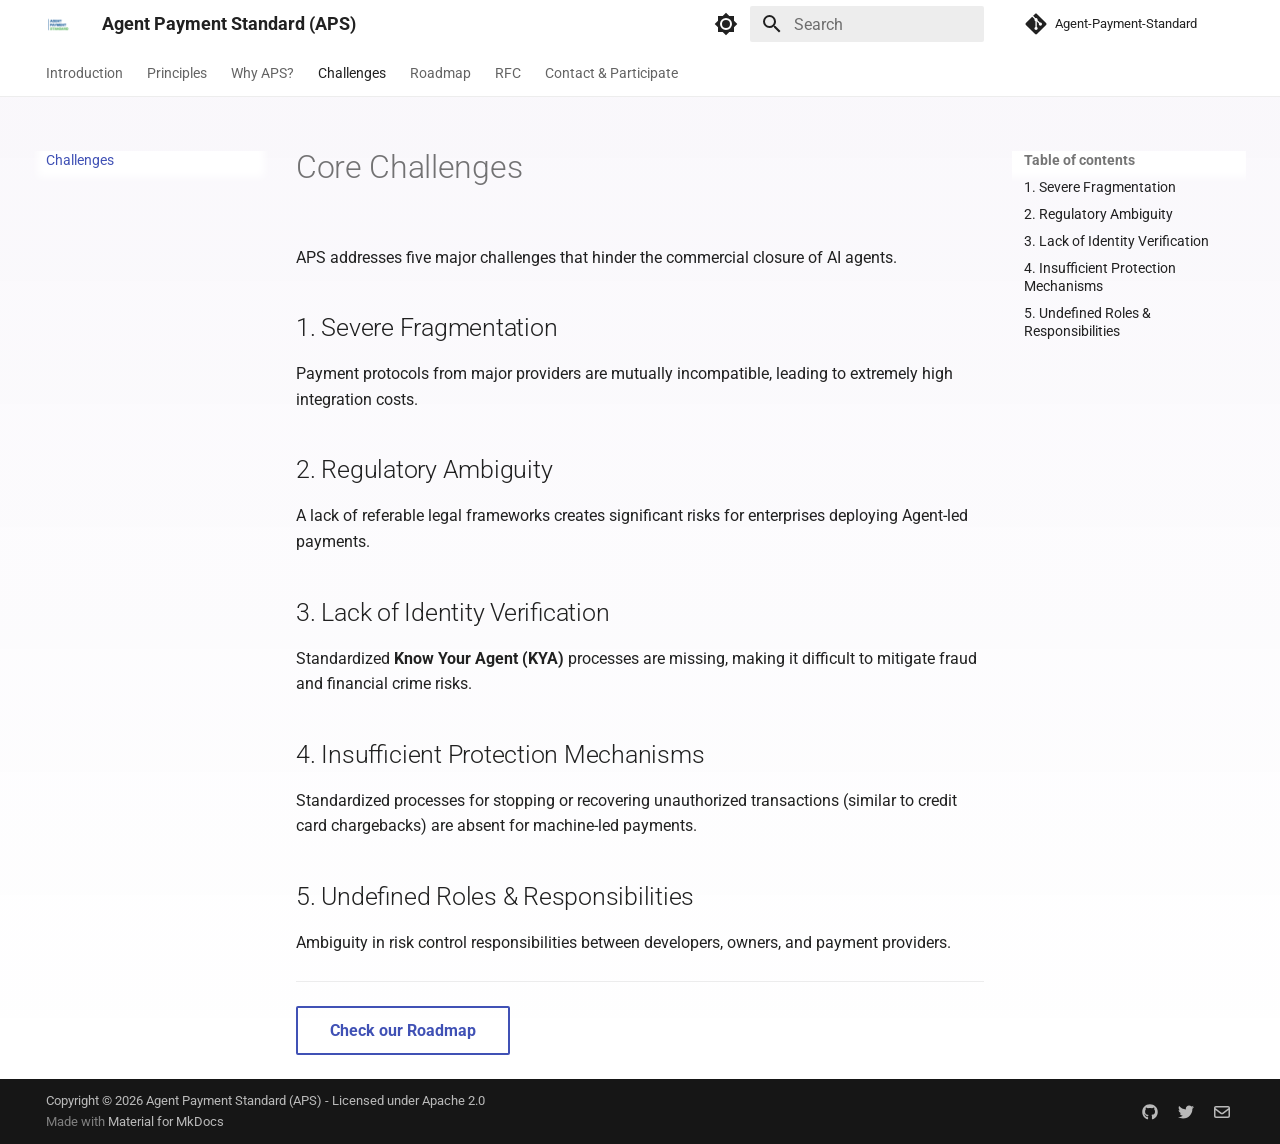
==== commit 9c4adb96: "Deployed 3b9167e with MkDocs version: 1.6.1" ====
--- a/challenges/index.html
+++ b/challenges/index.html
@@ -327,6 +327,26 @@
   
   
   
+    
+    
+      <li class="md-tabs__item">
+        <a href="../RFC/KYA_RFC/" class="md-tabs__link">
+          
+  
+  
+  RFC
+
+        </a>
+      </li>
+    
+  
+
+      
+        
+  
+  
+  
+  
     <li class="md-tabs__item">
       <a href="../participate/" class="md-tabs__link">
         
@@ -618,6 +638,151 @@
   
 
       </a>
+    </li>
+  
+
+    
+      
+      
+  
+  
+  
+  
+    
+    
+    
+    
+      
+      
+        
+      
+    
+    
+    <li class="md-nav__item md-nav__item--nested">
+      
+        
+        
+          
+        
+        <input class="md-nav__toggle md-toggle md-toggle--indeterminate" type="checkbox" id="__nav_6" >
+        
+          
+          <label class="md-nav__link" for="__nav_6" id="__nav_6_label" tabindex="0">
+            
+  
+  
+  <span class="md-ellipsis">
+    
+  
+    RFC
+  
+
+    
+  </span>
+  
+  
+
+            <span class="md-nav__icon md-icon"></span>
+          </label>
+        
+        <nav class="md-nav" data-md-level="1" aria-labelledby="__nav_6_label" aria-expanded="false">
+          <label class="md-nav__title" for="__nav_6">
+            <span class="md-nav__icon md-icon"></span>
+            
+  
+    RFC
+  
+
+          </label>
+          <ul class="md-nav__list" data-md-scrollfix>
+            
+              
+                
+  
+  
+  
+  
+    <li class="md-nav__item">
+      <a href="../RFC/KYA_RFC/" class="md-nav__link">
+        
+  
+  
+  <span class="md-ellipsis">
+    
+  
+    Know Your Agent (KYA)
+  
+
+    
+  </span>
+  
+  
+
+      </a>
+    </li>
+  
+
+              
+            
+              
+                
+  
+  
+  
+  
+    <li class="md-nav__item">
+      <a href="../RFC/VYA_RFC/" class="md-nav__link">
+        
+  
+  
+  <span class="md-ellipsis">
+    
+  
+    Verify Your Agent (VYA)
+  
+
+    
+  </span>
+  
+  
+
+      </a>
+    </li>
+  
+
+              
+            
+              
+                
+  
+  
+  
+  
+    <li class="md-nav__item">
+      <a href="../RFC/Transaction_Type_RFC/" class="md-nav__link">
+        
+  
+  
+  <span class="md-ellipsis">
+    
+  
+    Transaction Type
+  
+
+    
+  </span>
+  
+  
+
+      </a>
+    </li>
+  
+
+              
+            
+          </ul>
+        </nav>
+      
     </li>
   
 
